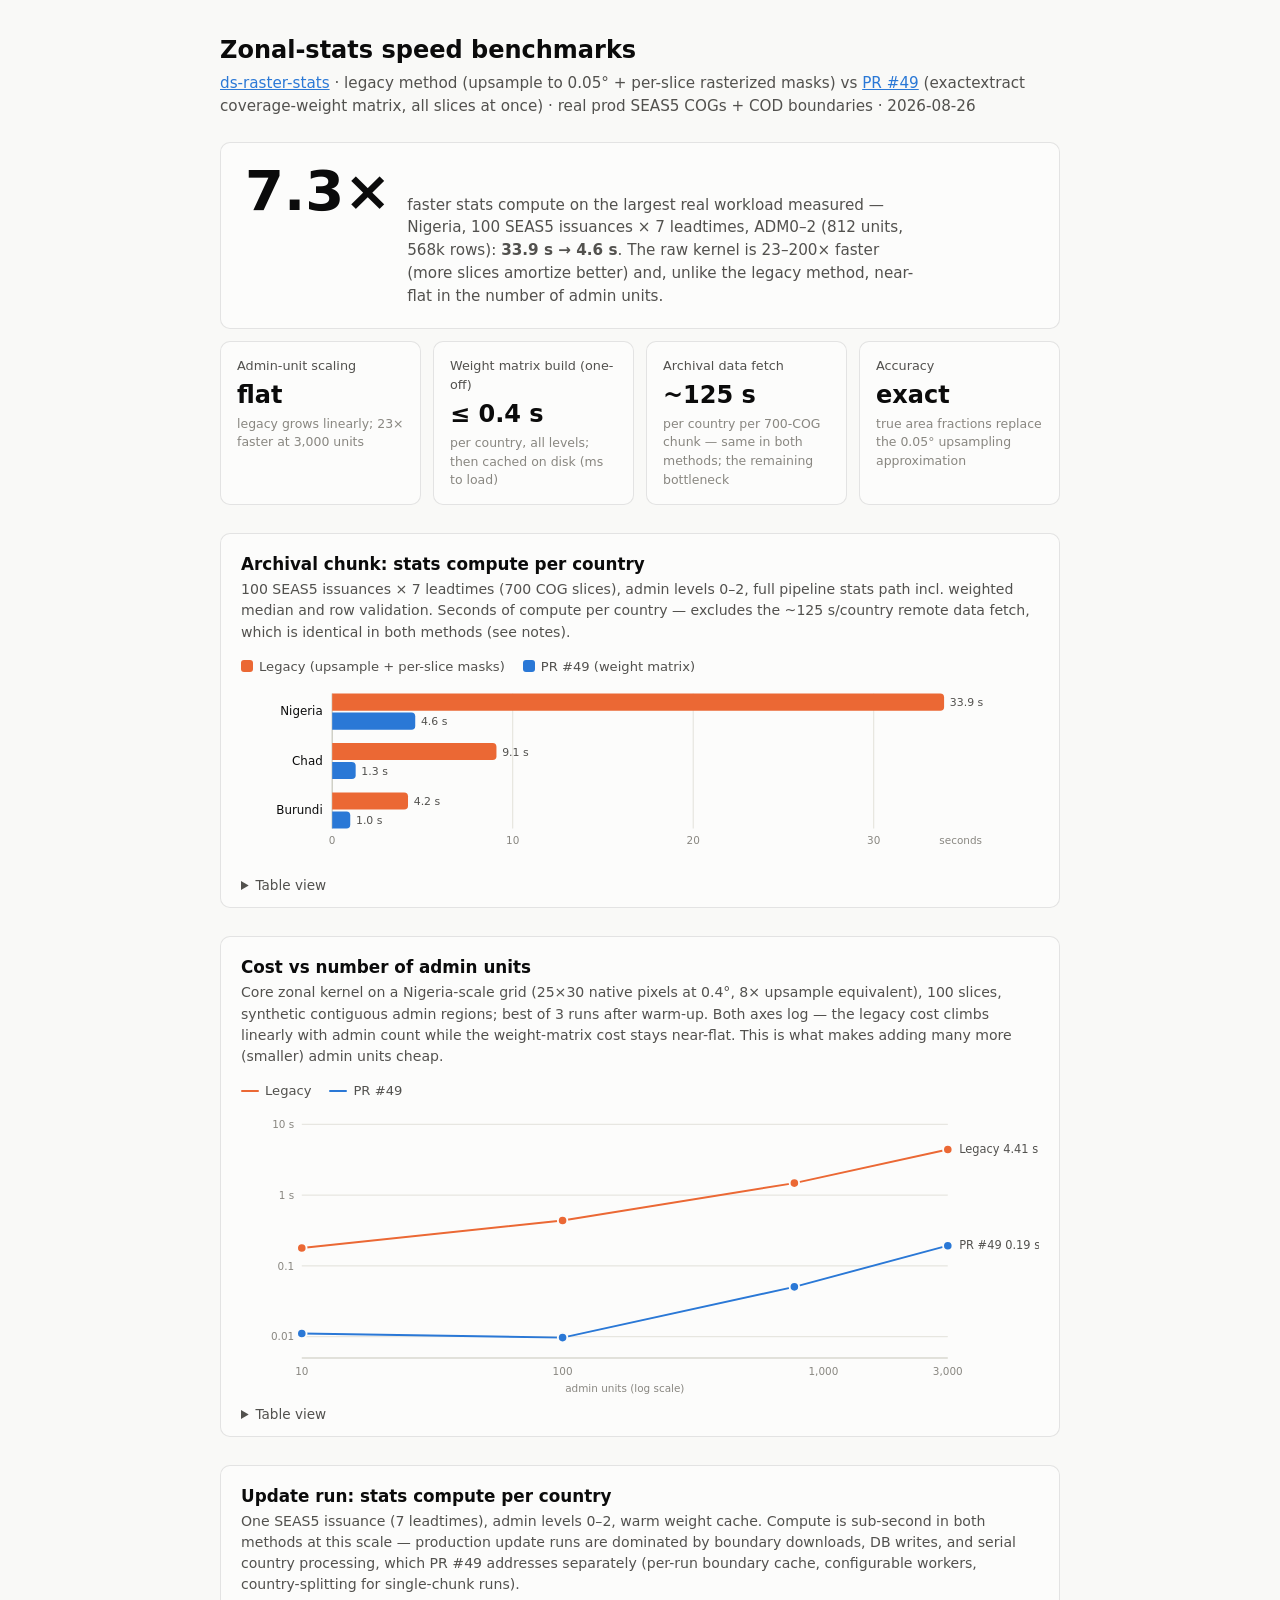
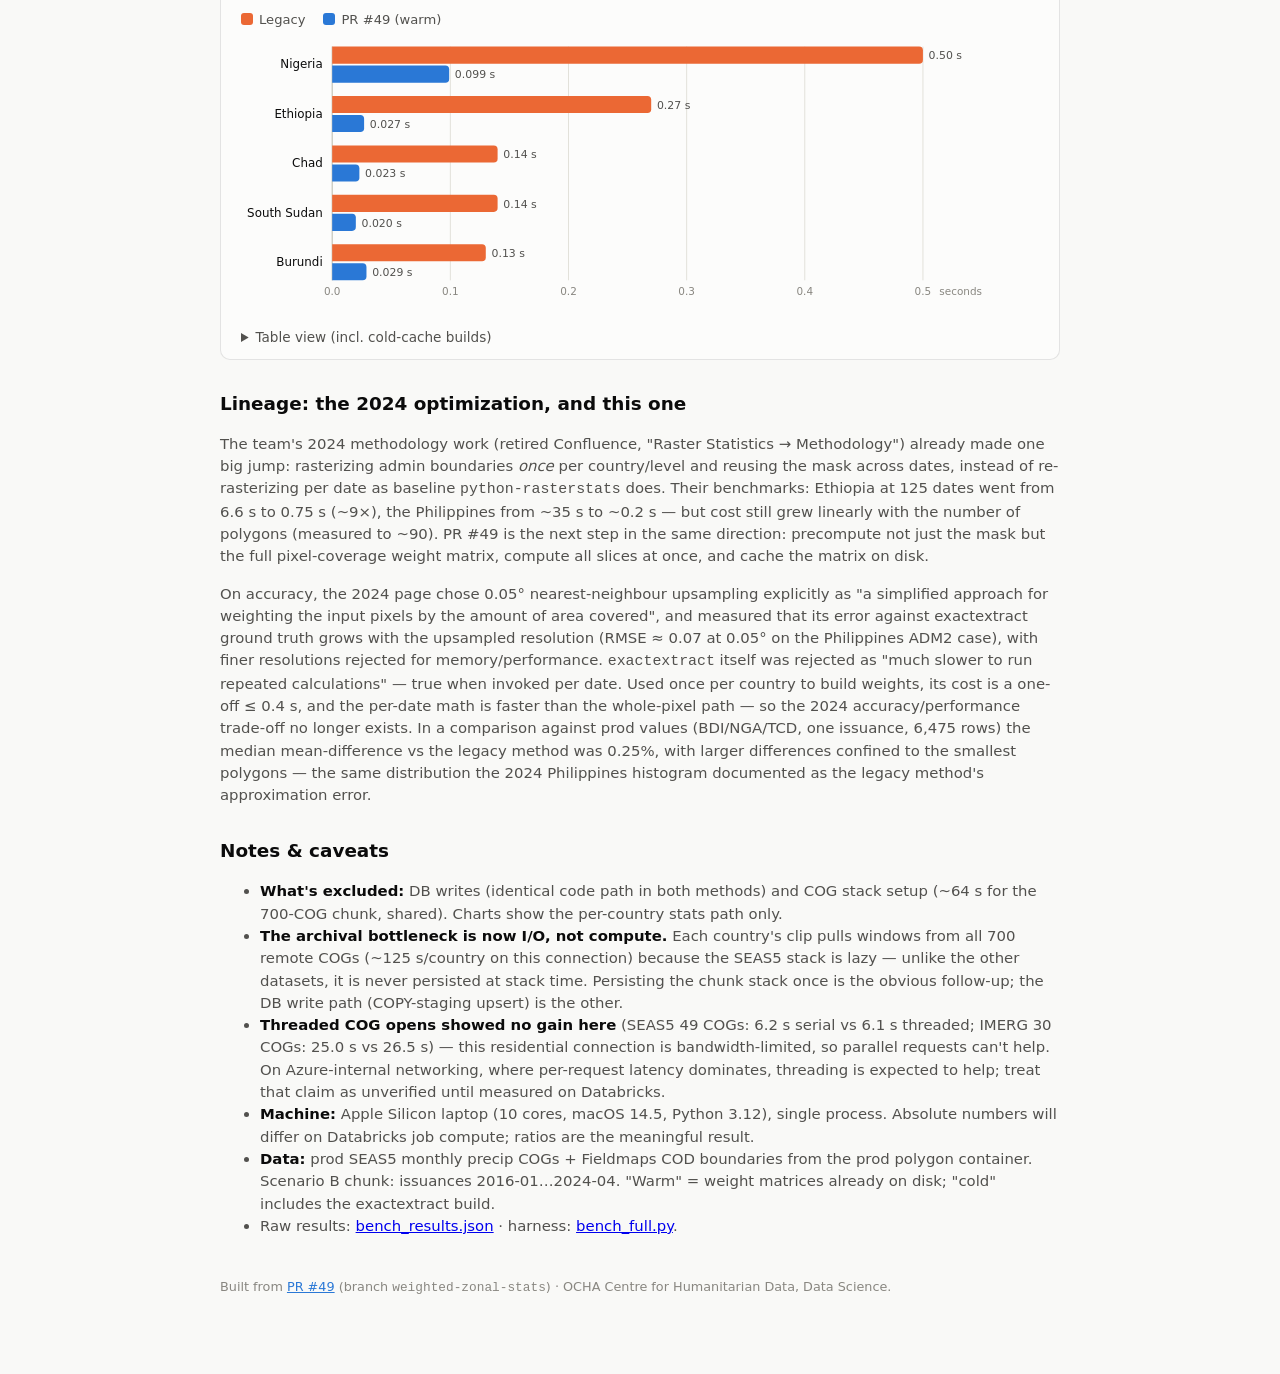
==== benchmarks/index.html @ 618367cb "Adopt landing-page convention: benchmarks under /benchmarks/, HDX v2 landing at root" ====
<!DOCTYPE html>
<html lang="en">
<head>
<meta charset="utf-8">
<meta name="viewport" content="width=device-width, initial-scale=1">
<title>ds-raster-stats · zonal-stats speed benchmarks</title>
<style>
  :root {
    color-scheme: light;
    --page: #f9f9f7;
    --surface-1: #fcfcfb;
    --text-primary: #0b0b0b;
    --text-secondary: #52514e;
    --muted: #898781;
    --grid: #e1e0d9;
    --baseline: #c3c2b7;
    --border: rgba(11,11,11,0.10);
    --series-new: #2a78d6;    /* categorical slot 1: the new method */
    --series-legacy: #eb6834; /* categorical slot 2: the legacy method */
  }
  @media (prefers-color-scheme: dark) {
    :root:where(:not([data-theme="light"])) {
      color-scheme: dark;
      --page: #0d0d0d;
      --surface-1: #1a1a19;
      --text-primary: #ffffff;
      --text-secondary: #c3c2b7;
      --muted: #898781;
      --grid: #2c2c2a;
      --baseline: #383835;
      --border: rgba(255,255,255,0.10);
      --series-new: #3987e5;
      --series-legacy: #d95926;
    }
  }
  :root[data-theme="dark"] {
    color-scheme: dark;
    --page: #0d0d0d;
    --surface-1: #1a1a19;
    --text-primary: #ffffff;
    --text-secondary: #c3c2b7;
    --muted: #898781;
    --grid: #2c2c2a;
    --baseline: #383835;
    --border: rgba(255,255,255,0.10);
    --series-new: #3987e5;
    --series-legacy: #d95926;
  }
  * { box-sizing: border-box; }
  body {
    margin: 0;
    background: var(--page);
    color: var(--text-primary);
    font-family: system-ui, -apple-system, "Segoe UI", sans-serif;
    line-height: 1.5;
  }
  .wrap { max-width: 880px; margin: 0 auto; padding: 32px 20px 80px; }
  header h1 { font-size: 1.5rem; margin: 0 0 4px; }
  header p.sub { color: var(--text-secondary); margin: 0 0 8px; font-size: .95rem; }
  header a { color: var(--series-new); }
  .hero {
    display: flex; align-items: baseline; gap: 16px; flex-wrap: wrap;
    background: var(--surface-1); border: 1px solid var(--border);
    border-radius: 10px; padding: 20px 24px; margin: 24px 0 12px;
  }
  .hero .big { font-size: 56px; font-weight: 650; line-height: 1; }
  .hero .expl { color: var(--text-secondary); max-width: 34em; font-size: .95rem; }
  .tiles { display: grid; grid-template-columns: repeat(auto-fit, minmax(190px, 1fr)); gap: 12px; margin: 12px 0 8px; }
  .tile {
    background: var(--surface-1); border: 1px solid var(--border);
    border-radius: 10px; padding: 14px 16px;
  }
  .tile .label { color: var(--text-secondary); font-size: .8rem; }
  .tile .value { font-size: 1.5rem; font-weight: 650; margin-top: 2px; }
  .tile .note { color: var(--muted); font-size: .78rem; margin-top: 2px; }
  figure {
    margin: 28px 0; background: var(--surface-1); border: 1px solid var(--border);
    border-radius: 10px; padding: 18px 20px 12px;
  }
  figure h2 { font-size: 1.05rem; margin: 0 0 2px; }
  figure p.caption { color: var(--text-secondary); font-size: .88rem; margin: 0 0 14px; }
  .legend { display: flex; gap: 18px; font-size: .82rem; color: var(--text-secondary); margin-bottom: 10px; }
  .legend .key { display: inline-flex; align-items: center; gap: 6px; }
  .legend .swatch { width: 12px; height: 12px; border-radius: 3px; }
  .legend .linekey { width: 18px; height: 2px; border-radius: 1px; }
  svg text { font-family: system-ui, -apple-system, "Segoe UI", sans-serif; }
  .chart-svg { width: 100%; height: auto; display: block; }
  details { margin-top: 8px; }
  details summary { cursor: pointer; color: var(--text-secondary); font-size: .85rem; }
  table { border-collapse: collapse; margin-top: 8px; font-size: .85rem; width: 100%; }
  th, td { text-align: right; padding: 4px 10px; border-bottom: 1px solid var(--grid); font-variant-numeric: tabular-nums; }
  th:first-child, td:first-child { text-align: left; }
  th { color: var(--text-secondary); font-weight: 600; }
  section.prose { margin: 30px 0; }
  section.prose h2 { font-size: 1.15rem; }
  section.prose p, section.prose li { color: var(--text-secondary); font-size: .93rem; }
  section.prose strong { color: var(--text-primary); }
  .tooltip {
    position: fixed; pointer-events: none; z-index: 10; display: none;
    background: var(--surface-1); color: var(--text-primary);
    border: 1px solid var(--border); border-radius: 8px;
    padding: 8px 12px; font-size: .82rem; box-shadow: 0 4px 14px rgba(0,0,0,.18);
  }
  .tooltip .t-title { color: var(--text-secondary); margin-bottom: 3px; }
  .tooltip .row { display: flex; align-items: center; gap: 7px; }
  .tooltip .row .k { width: 14px; height: 3px; border-radius: 1px; }
  .tooltip .row b { font-variant-numeric: tabular-nums; }
  .tooltip .row span { color: var(--text-secondary); }
  footer { margin-top: 40px; color: var(--muted); font-size: .8rem; }
  footer a { color: var(--series-new); }
</style>
</head>
<body>
<div class="wrap">

<header>
  <h1>Zonal-stats speed benchmarks</h1>
  <p class="sub">
    <a href="https://github.com/OCHA-DAP/ds-raster-stats">ds-raster-stats</a> ·
    legacy method (upsample to 0.05° + per-slice rasterized masks) vs
    <a href="https://github.com/OCHA-DAP/ds-raster-stats/pull/49">PR&nbsp;#49</a>
    (exactextract coverage-weight matrix, all slices at once) ·
    real prod SEAS5 COGs + COD boundaries · 2026-08-26
  </p>
</header>

<div class="hero">
  <div class="big">7.3×</div>
  <div class="expl">
    faster stats compute on the largest real workload measured — Nigeria,
    100 SEAS5 issuances × 7 leadtimes, ADM0–2 (812 units, 568k rows):
    <strong>33.9&nbsp;s&nbsp;→&nbsp;4.6&nbsp;s</strong>. The raw kernel is
    23–200× faster (more slices amortize better) and, unlike the legacy
    method, near-flat in the number of admin units.
  </div>
</div>

<div class="tiles">
  <div class="tile">
    <div class="label">Admin-unit scaling</div>
    <div class="value">flat</div>
    <div class="note">legacy grows linearly; 23× faster at 3,000 units</div>
  </div>
  <div class="tile">
    <div class="label">Weight matrix build (one-off)</div>
    <div class="value">≤ 0.4 s</div>
    <div class="note">per country, all levels; then cached on disk (ms to load)</div>
  </div>
  <div class="tile">
    <div class="label">Archival data fetch</div>
    <div class="value">~125 s</div>
    <div class="note">per country per 700-COG chunk — same in both methods; the remaining bottleneck</div>
  </div>
  <div class="tile">
    <div class="label">Accuracy</div>
    <div class="value">exact</div>
    <div class="note">true area fractions replace the 0.05° upsampling approximation</div>
  </div>
</div>

<figure id="fig-archival">
  <h2>Archival chunk: stats compute per country</h2>
  <p class="caption">
    100 SEAS5 issuances × 7 leadtimes (700 COG slices), admin levels 0–2,
    full pipeline stats path incl. weighted median and row validation.
    Seconds of compute per country — excludes the ~125&nbsp;s/country remote
    data fetch, which is identical in both methods (see notes).
  </p>
  <div class="legend">
    <span class="key"><span class="swatch" style="background:var(--series-legacy)"></span>Legacy (upsample + per-slice masks)</span>
    <span class="key"><span class="swatch" style="background:var(--series-new)"></span>PR #49 (weight matrix)</span>
  </div>
  <div id="chart-archival"></div>
  <details><summary>Table view</summary>
    <table>
      <thead><tr><th>Country</th><th>ADM2 units</th><th>Rows written</th><th>Legacy (s)</th><th>PR #49 (s)</th><th>Speedup</th></tr></thead>
      <tbody>
        <tr><td>Nigeria</td><td>774</td><td>568,400</td><td>33.9</td><td>4.6</td><td>7.3×</td></tr>
        <tr><td>Chad</td><td>70</td><td>65,800</td><td>9.1</td><td>1.3</td><td>7.0×</td></tr>
        <tr><td>Burundi</td><td>119</td><td>96,600</td><td>4.2</td><td>1.0</td><td>4.4×</td></tr>
      </tbody>
    </table>
  </details>
</figure>

<figure id="fig-scaling">
  <h2>Cost vs number of admin units</h2>
  <p class="caption">
    Core zonal kernel on a Nigeria-scale grid (25×30 native pixels at 0.4°,
    8× upsample equivalent), 100 slices, synthetic contiguous admin regions;
    best of 3 runs after warm-up. Both axes log — the legacy cost climbs linearly with admin count while the
    weight-matrix cost stays near-flat. This is what makes adding many more
    (smaller) admin units cheap.
  </p>
  <div class="legend">
    <span class="key"><span class="linekey" style="background:var(--series-legacy)"></span>Legacy</span>
    <span class="key"><span class="linekey" style="background:var(--series-new)"></span>PR #49</span>
  </div>
  <div id="chart-scaling"></div>
  <details><summary>Table view</summary>
    <table>
      <thead><tr><th>Admin units</th><th>Legacy (s / 100 slices)</th><th>PR #49 (s / 100 slices)</th><th>Speedup</th></tr></thead>
      <tbody>
        <tr><td>10</td><td>0.179</td><td>0.011</td><td>16×</td></tr>
        <tr><td>100</td><td>0.438</td><td>0.010</td><td>45×</td></tr>
        <tr><td>774</td><td>1.478</td><td>0.051</td><td>29×</td></tr>
        <tr><td>3,000</td><td>4.412</td><td>0.193</td><td>23×</td></tr>
      </tbody>
    </table>
  </details>
</figure>

<figure id="fig-update">
  <h2>Update run: stats compute per country</h2>
  <p class="caption">
    One SEAS5 issuance (7 leadtimes), admin levels 0–2, warm weight cache.
    Compute is sub-second in both methods at this scale — production update
    runs are dominated by boundary downloads, DB writes, and serial country
    processing, which PR&nbsp;#49 addresses separately (per-run boundary
    cache, configurable workers, country-splitting for single-chunk runs).
  </p>
  <div class="legend">
    <span class="key"><span class="swatch" style="background:var(--series-legacy)"></span>Legacy</span>
    <span class="key"><span class="swatch" style="background:var(--series-new)"></span>PR #49 (warm)</span>
  </div>
  <div id="chart-update"></div>
  <details><summary>Table view (incl. cold-cache builds)</summary>
    <table>
      <thead><tr><th>Country</th><th>ADM2 units</th><th>Legacy (s)</th><th>PR #49 warm (s)</th><th>PR #49 cold (s)</th></tr></thead>
      <tbody>
        <tr><td>Nigeria</td><td>774</td><td>0.50</td><td>0.10</td><td>0.37</td></tr>
        <tr><td>Ethiopia</td><td>92</td><td>0.27</td><td>0.027</td><td>0.31</td></tr>
        <tr><td>Chad</td><td>70</td><td>0.14</td><td>0.023</td><td>0.067</td></tr>
        <tr><td>South Sudan</td><td>79</td><td>0.14</td><td>0.020</td><td>0.13</td></tr>
        <tr><td>Burundi</td><td>119</td><td>0.13</td><td>0.029</td><td>0.23</td></tr>
      </tbody>
    </table>
  </details>
</figure>

<section class="prose">
  <h2>Lineage: the 2024 optimization, and this one</h2>
  <p>
    The team's 2024 methodology work (retired Confluence, "Raster Statistics
    → Methodology") already made one big jump: rasterizing admin boundaries
    <em>once</em> per country/level and reusing the mask across dates, instead
    of re-rasterizing per date as baseline <code>python-rasterstats</code>
    does. Their benchmarks: Ethiopia at 125 dates went from 6.6&nbsp;s to
    0.75&nbsp;s (~9×), the Philippines from ~35&nbsp;s to ~0.2&nbsp;s — but
    cost still grew linearly with the number of polygons (measured to ~90).
    PR&nbsp;#49 is the next step in the same direction: precompute not just
    the mask but the full pixel-coverage weight matrix, compute all slices at
    once, and cache the matrix on disk.
  </p>
  <p>
    On accuracy, the 2024 page chose 0.05° nearest-neighbour upsampling
    explicitly as "a simplified approach for weighting the input pixels by
    the amount of area covered", and measured that its error against
    exactextract ground truth grows with the upsampled resolution (RMSE
    ≈ 0.07 at 0.05° on the Philippines ADM2 case), with finer resolutions
    rejected for memory/performance. <code>exactextract</code> itself was
    rejected as "much slower to run repeated calculations" — true when
    invoked per date. Used once per country to build weights, its cost is a
    one-off ≤ 0.4&nbsp;s, and the per-date math is faster than the whole-pixel
    path — so the 2024 accuracy/performance trade-off no longer exists. In a
    comparison against prod values (BDI/NGA/TCD, one issuance, 6,475 rows)
    the median mean-difference vs the legacy method was 0.25%, with larger
    differences confined to the smallest polygons — the same distribution the
    2024 Philippines histogram documented as the legacy method's
    approximation error.
  </p>
</section>

<section class="prose">
  <h2>Notes &amp; caveats</h2>
  <ul>
    <li><strong>What's excluded:</strong> DB writes (identical code path in
      both methods) and COG stack setup (~64&nbsp;s for the 700-COG chunk,
      shared). Charts show the per-country stats path only.</li>
    <li><strong>The archival bottleneck is now I/O, not compute.</strong>
      Each country's clip pulls windows from all 700 remote COGs
      (~125&nbsp;s/country on this connection) because the SEAS5 stack is
      lazy — unlike the other datasets, it is never persisted at stack time.
      Persisting the chunk stack once is the obvious follow-up; the DB write
      path (COPY-staging upsert) is the other.</li>
    <li><strong>Threaded COG opens showed no gain here</strong> (SEAS5
      49 COGs: 6.2&nbsp;s serial vs 6.1&nbsp;s threaded; IMERG 30 COGs:
      25.0&nbsp;s vs 26.5&nbsp;s) — this residential connection is
      bandwidth-limited, so parallel requests can't help. On Azure-internal
      networking, where per-request latency dominates, threading is expected
      to help; treat that claim as unverified until measured on Databricks.</li>
    <li><strong>Machine:</strong> Apple Silicon laptop (10 cores,
      macOS&nbsp;14.5, Python&nbsp;3.12), single process. Absolute numbers will
      differ on Databricks job compute; ratios are the meaningful result.</li>
    <li><strong>Data:</strong> prod SEAS5 monthly precip COGs + Fieldmaps COD
      boundaries from the prod polygon container. Scenario B chunk:
      issuances 2016-01…2024-04. "Warm" = weight matrices already on disk;
      "cold" includes the exactextract build.</li>
    <li>Raw results: <a href="bench_results.json">bench_results.json</a> ·
      harness: <a href="bench_full.py">bench_full.py</a>.</li>
  </ul>
</section>

<footer>
  Built from <a href="https://github.com/OCHA-DAP/ds-raster-stats/pull/49">PR #49</a>
  (branch <code>weighted-zonal-stats</code>) · OCHA Centre for Humanitarian Data, Data Science.
</footer>

</div>

<div class="tooltip" id="tooltip"></div>

<script>
(function () {
  "use strict";
  var css = getComputedStyle(document.documentElement);
  function color(name) { return css.getPropertyValue(name).trim(); }
  var NS = "http://www.w3.org/2000/svg";
  function el(tag, attrs, parent) {
    var e = document.createElementNS(NS, tag);
    for (var k in attrs) e.setAttribute(k, attrs[k]);
    if (parent) parent.appendChild(e);
    return e;
  }
  var tooltip = document.getElementById("tooltip");
  function showTip(evt, title, rows) {
    tooltip.textContent = "";
    var t = document.createElement("div");
    t.className = "t-title";
    t.textContent = title;
    tooltip.appendChild(t);
    rows.forEach(function (r) {
      var d = document.createElement("div");
      d.className = "row";
      var k = document.createElement("span");
      k.className = "k";
      k.style.background = r.color;
      var b = document.createElement("b");
      b.textContent = r.value;
      var s = document.createElement("span");
      s.textContent = r.label;
      d.appendChild(k); d.appendChild(b); d.appendChild(s);
      tooltip.appendChild(d);
    });
    tooltip.style.display = "block";
    moveTip(evt);
  }
  function moveTip(evt) {
    var x = evt.clientX + 14, y = evt.clientY + 14;
    var r = tooltip.getBoundingClientRect();
    if (x + r.width > window.innerWidth - 8) x = evt.clientX - r.width - 14;
    if (y + r.height > window.innerHeight - 8) y = evt.clientY - r.height - 14;
    tooltip.style.left = x + "px";
    tooltip.style.top = y + "px";
  }
  function hideTip() { tooltip.style.display = "none"; }

  // rounded data-end (right), square at the baseline (left)
  function barPath(x, y, w, h, r) {
    if (w < r) r = Math.max(w, 0.5);
    return "M" + x + "," + y +
      " L" + (x + w - r) + "," + y +
      " Q" + (x + w) + "," + y + " " + (x + w) + "," + (y + r) +
      " L" + (x + w) + "," + (y + h - r) +
      " Q" + (x + w) + "," + (y + h) + " " + (x + w - r) + "," + (y + h) +
      " L" + x + "," + (y + h) + " Z";
  }

  function groupedHBar(containerId, rows, opts) {
    var container = document.getElementById(containerId);
    var W = 840, labelW = 96, padR = 60, padT = 8;
    var barH = 18, gap = 2, groupGap = 14;
    var groupH = barH * 2 + gap;
    var axisH = 26;
    var H = padT + rows.length * (groupH + groupGap) + axisH;
    var plotW = W - labelW - padR;
    var maxV = opts.max;
    var svg = el("svg", { viewBox: "0 0 " + W + " " + H, "class": "chart-svg",
      role: "img", "aria-label": opts.aria }, container);
    var x = function (v) { return labelW + (v / maxV) * plotW; };
    var yAxis = padT + rows.length * (groupH + groupGap) - groupGap + 8;

    opts.ticks.forEach(function (t) {
      el("line", { x1: x(t), y1: padT, x2: x(t), y2: yAxis - 8,
        stroke: color("--grid"), "stroke-width": 1 }, svg);
      var lbl = el("text", { x: x(t), y: yAxis + 8, "text-anchor": "middle",
        "font-size": 11, fill: color("--muted") }, svg);
      lbl.textContent = opts.tickFmt(t);
    });
    el("line", { x1: labelW, y1: padT, x2: labelW, y2: yAxis - 8,
      stroke: color("--baseline"), "stroke-width": 1 }, svg);
    var unit = el("text", { x: W - padR, y: yAxis + 8, "text-anchor": "end",
      "font-size": 11, fill: color("--muted") }, svg);
    unit.textContent = opts.unit;

    rows.forEach(function (row, i) {
      var y0 = padT + i * (groupH + groupGap);
      var lbl = el("text", { x: labelW - 10, y: y0 + groupH / 2 + 4,
        "text-anchor": "end", "font-size": 12.5, fill: color("--text-primary") }, svg);
      lbl.textContent = row.label;
      [["legacy", color("--series-legacy"), 0], ["nw", color("--series-new"), 1]]
        .forEach(function (s) {
          var v = row[s[0]];
          var w = Math.max((v / maxV) * plotW, 1.5);
          el("path", { d: barPath(labelW, y0 + s[2] * (barH + gap), w, barH, 4),
            fill: s[1] }, svg);
          var vl = el("text", { x: labelW + w + 6,
            y: y0 + s[2] * (barH + gap) + barH - 4.5, "font-size": 11.5,
            fill: color("--text-secondary") }, svg);
          vl.textContent = opts.valFmt(v);
        });
      var hit = el("rect", { x: 0, y: y0 - groupGap / 2, width: W,
        height: groupH + groupGap, fill: "transparent", tabindex: 0 }, svg);
      function over(evt) {
        showTip(evt, row.label + " — " + opts.tipUnit, [
          { color: color("--series-new"), value: opts.valFmt(row.nw), label: "PR #49" },
          { color: color("--series-legacy"), value: opts.valFmt(row.legacy), label: "legacy" },
          { color: "transparent", value: (row.legacy / row.nw).toFixed(1) + "×", label: "speedup" }
        ]);
      }
      hit.addEventListener("pointermove", over);
      hit.addEventListener("pointerleave", hideTip);
      hit.addEventListener("focus", function () {
        var r = hit.getBoundingClientRect();
        over({ clientX: r.left + labelW + 120, clientY: r.top + 10 });
      });
      hit.addEventListener("blur", hideTip);
    });
  }

  groupedHBar("chart-archival", [
    { label: "Nigeria", legacy: 33.9, nw: 4.6 },
    { label: "Chad", legacy: 9.1, nw: 1.3 },
    { label: "Burundi", legacy: 4.2, nw: 1.0 }
  ], {
    max: 36, ticks: [0, 10, 20, 30], unit: "seconds",
    tickFmt: function (t) { return String(t); },
    valFmt: function (v) { return v.toFixed(1) + " s"; },
    tipUnit: "700 slices, ADM0–2",
    aria: "Grouped bar chart: archival-chunk stats seconds per country, legacy vs PR 49"
  });

  groupedHBar("chart-update", [
    { label: "Nigeria", legacy: 0.50, nw: 0.099 },
    { label: "Ethiopia", legacy: 0.27, nw: 0.027 },
    { label: "Chad", legacy: 0.14, nw: 0.023 },
    { label: "South Sudan", legacy: 0.14, nw: 0.020 },
    { label: "Burundi", legacy: 0.13, nw: 0.029 }
  ], {
    max: 0.55, ticks: [0, 0.1, 0.2, 0.3, 0.4, 0.5], unit: "seconds",
    tickFmt: function (t) { return t.toFixed(1); },
    valFmt: function (v) { return v < 0.1 ? v.toFixed(3) + " s" : v.toFixed(2) + " s"; },
    tipUnit: "1 issuance, ADM0–2, warm cache",
    aria: "Grouped bar chart: update-run stats seconds per country, legacy vs PR 49"
  });

  // log-log line chart for admin scaling
  (function () {
    var container = document.getElementById("chart-scaling");
    var W = 840, H = 300, padL = 64, padR = 96, padT = 14, padB = 40;
    var plotW = W - padL - padR, plotH = H - padT - padB;
    var data = [
      { n: 10, legacy: 0.179, nw: 0.0111 },
      { n: 100, legacy: 0.438, nw: 0.0097 },
      { n: 774, legacy: 1.478, nw: 0.0506 },
      { n: 3000, legacy: 4.412, nw: 0.1929 }
    ];
    var xMin = Math.log10(10), xMax = Math.log10(3000);
    var yMin = Math.log10(0.005), yMax = Math.log10(10);
    var x = function (n) { return padL + (Math.log10(n) - xMin) / (xMax - xMin) * plotW; };
    var y = function (v) { return padT + plotH - (Math.log10(v) - yMin) / (yMax - yMin) * plotH; };
    var svg = el("svg", { viewBox: "0 0 " + W + " " + H, "class": "chart-svg",
      role: "img",
      "aria-label": "Line chart, log-log: kernel seconds per 100 slices vs number of admin units, legacy vs PR 49" },
      container);

    [0.01, 0.1, 1, 10].forEach(function (t) {
      el("line", { x1: padL, y1: y(t), x2: W - padR, y2: y(t),
        stroke: color("--grid"), "stroke-width": 1 }, svg);
      var lbl = el("text", { x: padL - 8, y: y(t) + 4, "text-anchor": "end",
        "font-size": 11, fill: color("--muted") }, svg);
      lbl.textContent = t >= 1 ? t + " s" : t + "";
    });
    [10, 100, 1000, 3000].forEach(function (t) {
      var lbl = el("text", { x: x(t), y: H - padB + 18, "text-anchor": "middle",
        "font-size": 11, fill: color("--muted") }, svg);
      lbl.textContent = t.toLocaleString("en-US");
    });
    var xl = el("text", { x: padL + plotW / 2, y: H - 4, "text-anchor": "middle",
      "font-size": 11, fill: color("--muted") }, svg);
    xl.textContent = "admin units (log scale)";
    el("line", { x1: padL, y1: padT + plotH, x2: W - padR, y2: padT + plotH,
      stroke: color("--baseline"), "stroke-width": 1 }, svg);

    [["legacy", color("--series-legacy"), "Legacy"],
     ["nw", color("--series-new"), "PR #49"]].forEach(function (s) {
      var pts = data.map(function (d) { return x(d.n) + "," + y(d[s[0] === "nw" ? "nw" : "legacy"]); });
      el("polyline", { points: pts.join(" "), fill: "none", stroke: s[1],
        "stroke-width": 2, "stroke-linejoin": "round", "stroke-linecap": "round" }, svg);
      data.forEach(function (d) {
        el("circle", { cx: x(d.n), cy: y(d[s[0] === "nw" ? "nw" : "legacy"]), r: 5,
          fill: s[1], stroke: color("--surface-1"), "stroke-width": 2 }, svg);
      });
      var last = data[data.length - 1];
      var endY = y(last[s[0] === "nw" ? "nw" : "legacy"]);
      var endLbl = el("text", { x: x(last.n) + 12, y: endY + 4, "font-size": 12,
        fill: color("--text-secondary") }, svg);
      endLbl.textContent = s[2] + " " + last[s[0] === "nw" ? "nw" : "legacy"].toFixed(2) + " s";
    });

    data.forEach(function (d) {
      var hit = el("rect", { x: x(d.n) - 26, y: padT, width: 52, height: plotH,
        fill: "transparent", tabindex: 0 }, svg);
      function over(evt) {
        showTip(evt, d.n.toLocaleString("en-US") + " admin units — s per 100 slices", [
          { color: color("--series-new"), value: d.nw.toFixed(3) + " s", label: "PR #49" },
          { color: color("--series-legacy"), value: d.legacy.toFixed(3) + " s", label: "legacy" },
          { color: "transparent", value: (d.legacy / d.nw).toFixed(0) + "×", label: "speedup" }
        ]);
      }
      hit.addEventListener("pointermove", over);
      hit.addEventListener("pointerleave", hideTip);
      hit.addEventListener("focus", function () {
        var r = hit.getBoundingClientRect();
        over({ clientX: r.left + 26, clientY: r.top + 40 });
      });
      hit.addEventListener("blur", hideTip);
    });
  })();
})();
</script>
</body>
</html>
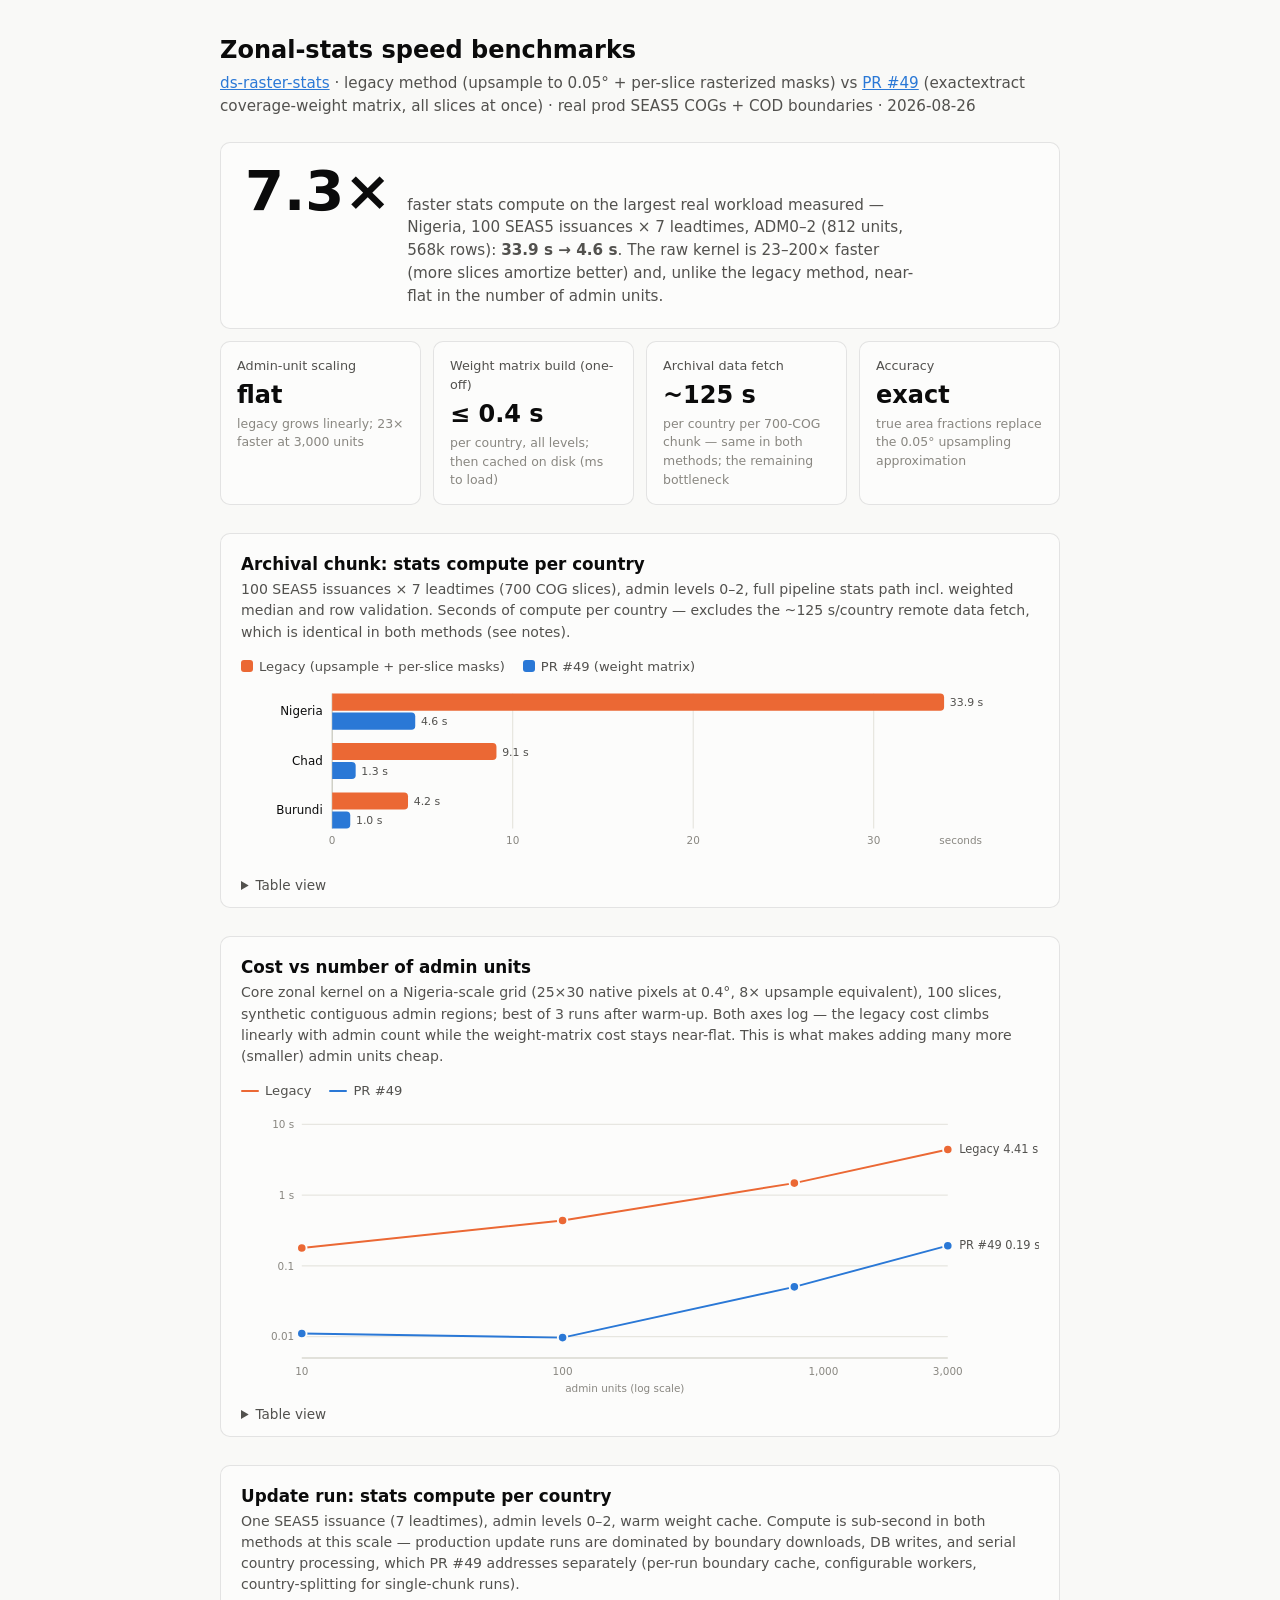
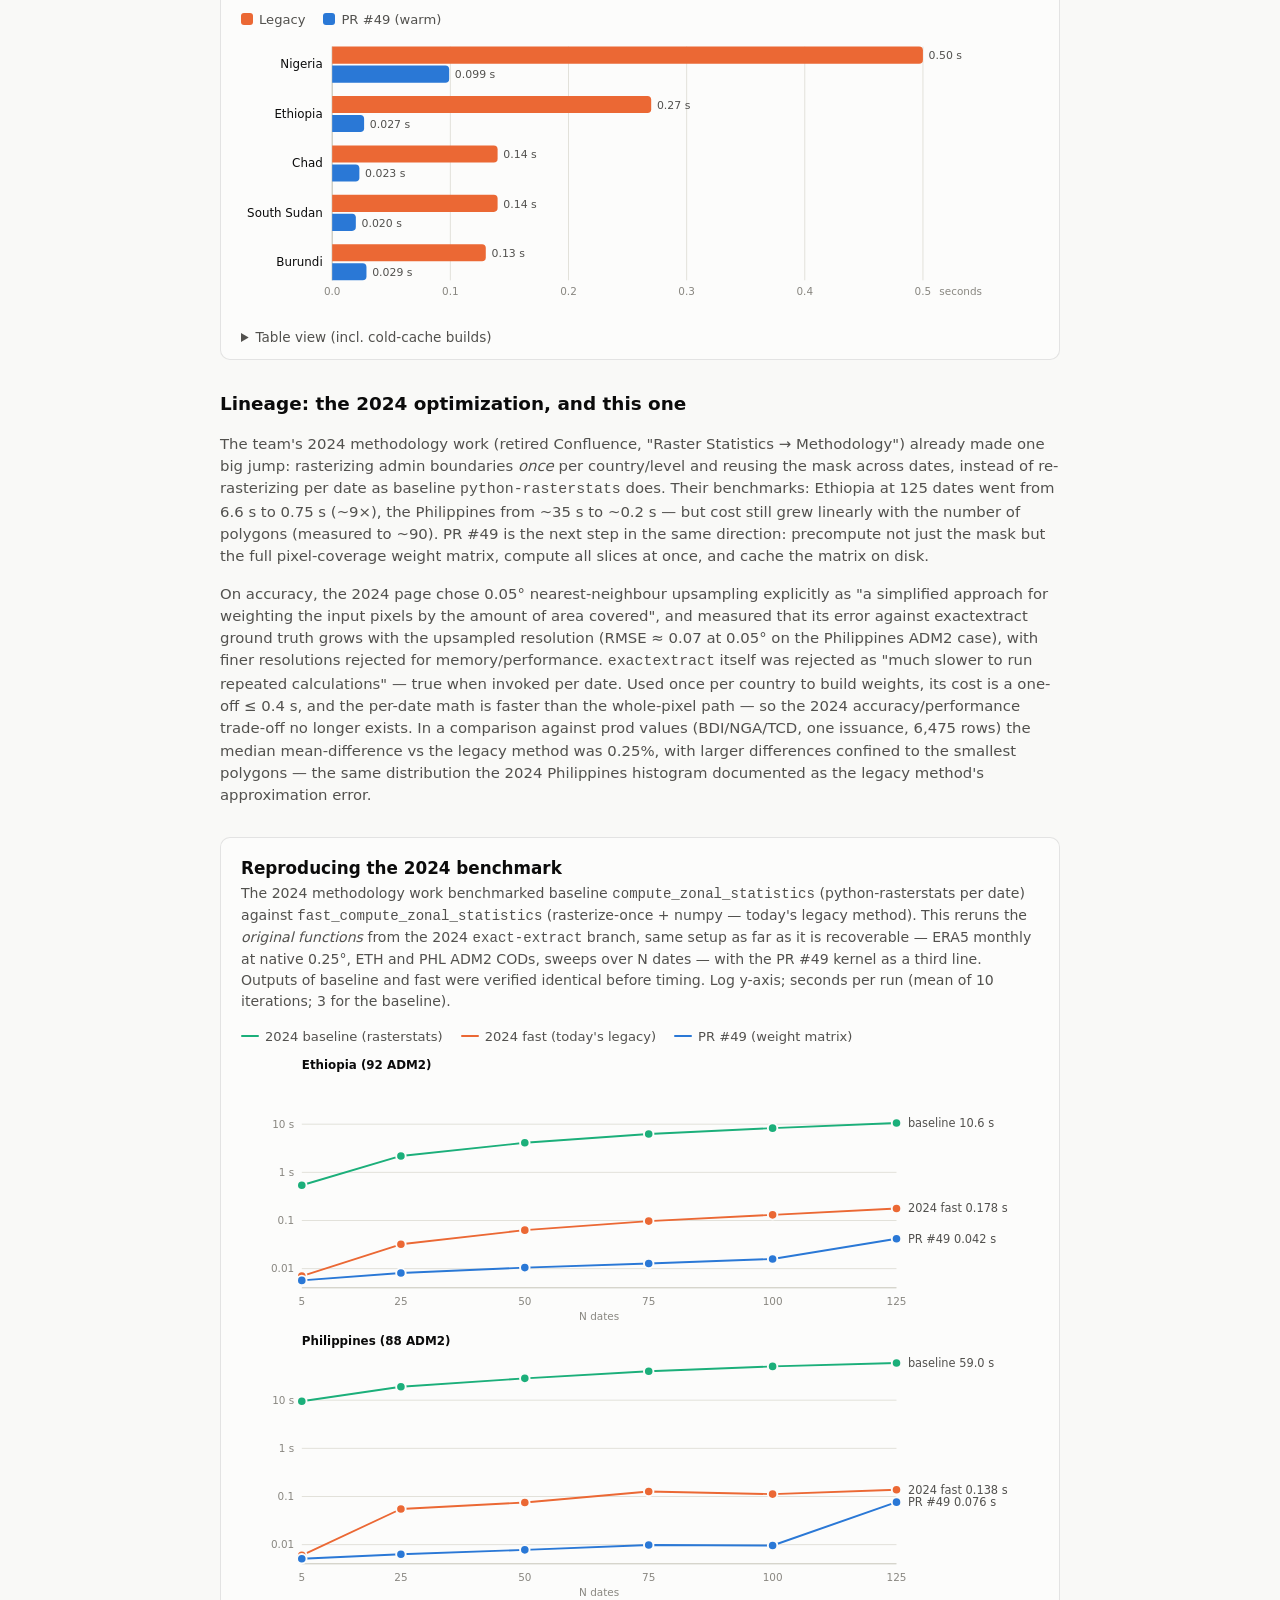
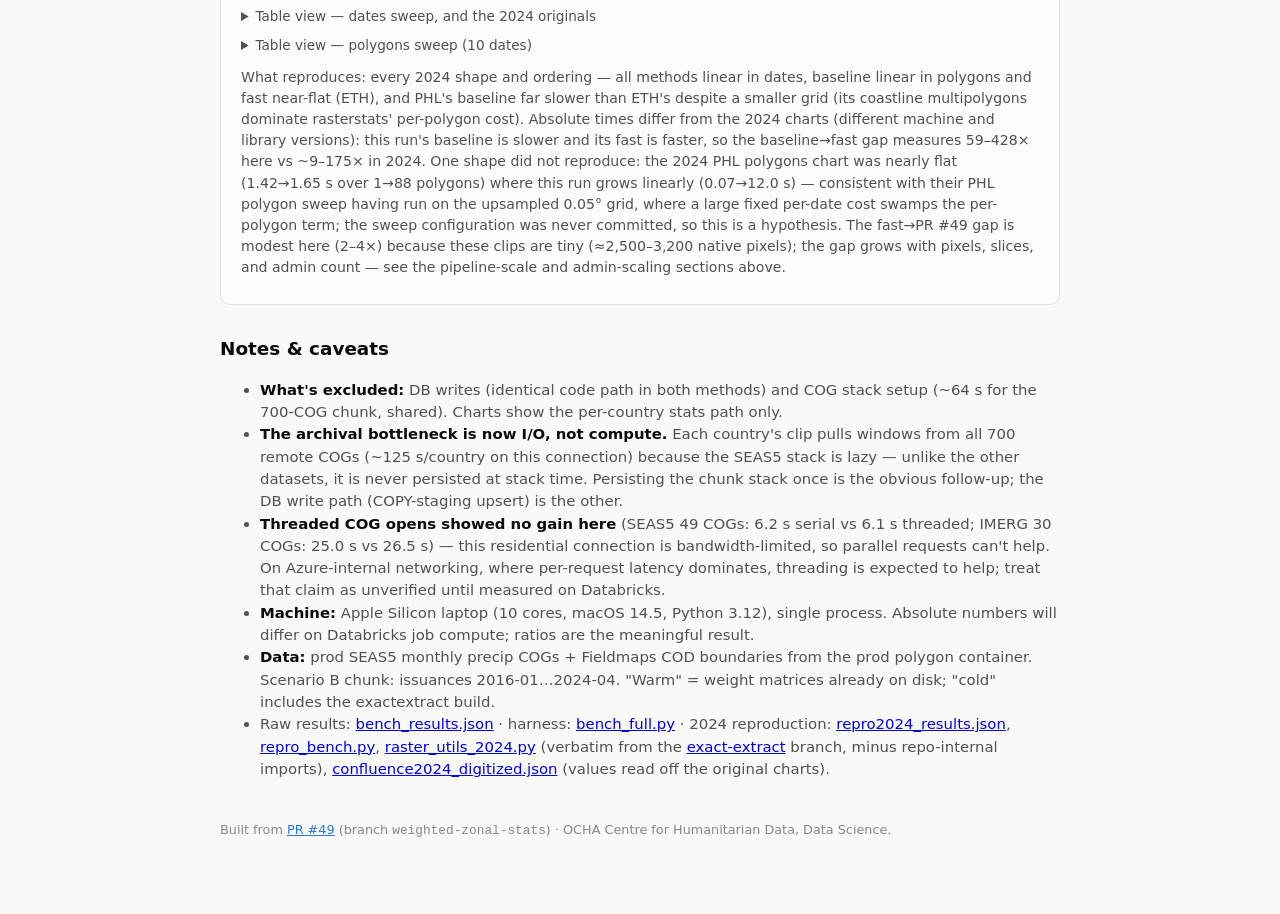
==== commit 8d52bf33: "Add reproduction of the 2024 Confluence benchmarks" ====
--- a/benchmarks/index.html
+++ b/benchmarks/index.html
@@ -17,6 +17,7 @@
     --border: rgba(11,11,11,0.10);
     --series-new: #2a78d6;    /* categorical slot 1: the new method */
     --series-legacy: #eb6834; /* categorical slot 2: the legacy method */
+    --series-base: #1baf7a;   /* categorical slot 3: 2024 rasterstats baseline */
   }
   @media (prefers-color-scheme: dark) {
     :root:where(:not([data-theme="light"])) {
@@ -31,6 +32,7 @@
       --border: rgba(255,255,255,0.10);
       --series-new: #3987e5;
       --series-legacy: #d95926;
+      --series-base: #199e70;
     }
   }
   :root[data-theme="dark"] {
@@ -45,6 +47,7 @@
     --border: rgba(255,255,255,0.10);
     --series-new: #3987e5;
     --series-legacy: #d95926;
+    --series-base: #199e70;
   }
   * { box-sizing: border-box; }
   body {
@@ -271,6 +274,70 @@
   </p>
 </section>
 
+<figure id="fig-repro">
+  <h2>Reproducing the 2024 benchmark</h2>
+  <p class="caption">
+    The 2024 methodology work benchmarked baseline
+    <code>compute_zonal_statistics</code> (python-rasterstats per date) against
+    <code>fast_compute_zonal_statistics</code> (rasterize-once + numpy — today's
+    legacy method). This reruns the <em>original functions</em> from the
+    2024 <code>exact-extract</code> branch, same setup as far as it is
+    recoverable — ERA5 monthly at native 0.25°, ETH and PHL ADM2 CODs,
+    sweeps over N dates — with the PR&nbsp;#49 kernel as a third line.
+    Outputs of baseline and fast were verified identical before timing.
+    Log y-axis; seconds per run (mean of 10 iterations; 3 for the baseline).
+  </p>
+  <div class="legend">
+    <span class="key"><span class="linekey" style="background:var(--series-base)"></span>2024 baseline (rasterstats)</span>
+    <span class="key"><span class="linekey" style="background:var(--series-legacy)"></span>2024 fast (today's legacy)</span>
+    <span class="key"><span class="linekey" style="background:var(--series-new)"></span>PR #49 (weight matrix)</span>
+  </div>
+  <div id="chart-repro-eth"></div>
+  <div id="chart-repro-phl" style="margin-top:10px"></div>
+  <details><summary>Table view — dates sweep, and the 2024 originals</summary>
+    <table>
+      <thead><tr><th>Country · N dates</th><th>Baseline (s)</th><th>Fast (s)</th><th>PR #49 (s)</th><th>2024 chart: baseline / fast (s)</th></tr></thead>
+      <tbody>
+        <tr><td>ETH · 5</td><td>0.54</td><td>0.007</td><td>0.006</td><td>~0.5 / ~0.05</td></tr>
+        <tr><td>ETH · 125</td><td>10.56</td><td>0.178</td><td>0.042</td><td>~6.6 / ~0.75</td></tr>
+        <tr><td>PHL · 5</td><td>9.53</td><td>0.006</td><td>0.005</td><td>~1.4 / ~0.02</td></tr>
+        <tr><td>PHL · 125</td><td>59.04</td><td>0.138</td><td>0.076</td><td>~35.3 / ~0.2</td></tr>
+      </tbody>
+    </table>
+  </details>
+  <details><summary>Table view — polygons sweep (10 dates)</summary>
+    <table>
+      <thead><tr><th>Country · N polygons</th><th>Baseline (s)</th><th>Fast (s)</th><th>PR #49 (s)</th></tr></thead>
+      <tbody>
+        <tr><td>ETH · 1</td><td>0.045</td><td>0.013</td><td>0.0002</td></tr>
+        <tr><td>ETH · 25</td><td>0.316</td><td>0.008</td><td>0.0017</td></tr>
+        <tr><td>ETH · 92</td><td>0.931</td><td>0.013</td><td>0.0061</td></tr>
+        <tr><td>PHL · 1</td><td>0.069</td><td>0.008</td><td>0.0002</td></tr>
+        <tr><td>PHL · 25</td><td>5.495</td><td>0.008</td><td>0.0016</td></tr>
+        <tr><td>PHL · 88</td><td>11.971</td><td>0.015</td><td>0.0054</td></tr>
+      </tbody>
+    </table>
+  </details>
+  <p class="caption" style="margin-top:12px">
+    What reproduces: every 2024 shape and ordering — all methods linear in
+    dates, baseline linear in polygons and fast near-flat (ETH), and PHL's
+    baseline far slower than ETH's despite a smaller grid (its coastline
+    multipolygons dominate rasterstats' per-polygon cost). Absolute times
+    differ from the 2024 charts (different machine and library versions):
+    this run's baseline is slower and its fast is faster, so the
+    baseline→fast gap measures 59–428× here vs ~9–175× in 2024. One shape
+    did not reproduce: the 2024 PHL polygons chart was nearly flat
+    (1.42→1.65&nbsp;s over 1→88 polygons) where this run grows linearly
+    (0.07→12.0&nbsp;s) — consistent with their PHL polygon sweep having run
+    on the upsampled 0.05° grid, where a large fixed per-date cost swamps
+    the per-polygon term; the sweep configuration was never committed, so
+    this is a hypothesis. The fast→PR&nbsp;#49 gap is modest here (2–4×)
+    because these clips are tiny (≈2,500–3,200 native pixels); the gap grows
+    with pixels, slices, and admin count — see the pipeline-scale and
+    admin-scaling sections above.
+  </p>
+</figure>
+
 <section class="prose">
   <h2>Notes &amp; caveats</h2>
   <ul>
@@ -297,7 +364,14 @@
       issuances 2016-01…2024-04. "Warm" = weight matrices already on disk;
       "cold" includes the exactextract build.</li>
     <li>Raw results: <a href="bench_results.json">bench_results.json</a> ·
-      harness: <a href="bench_full.py">bench_full.py</a>.</li>
+      harness: <a href="bench_full.py">bench_full.py</a> · 2024 reproduction:
+      <a href="repro2024_results.json">repro2024_results.json</a>,
+      <a href="repro_bench.py">repro_bench.py</a>,
+      <a href="raster_utils_2024.py">raster_utils_2024.py</a> (verbatim from the
+      <a href="https://github.com/OCHA-DAP/ds-raster-stats/tree/exact-extract">exact-extract</a>
+      branch, minus repo-internal imports),
+      <a href="confluence2024_digitized.json">confluence2024_digitized.json</a>
+      (values read off the original charts).</li>
   </ul>
 </section>
 
@@ -527,6 +601,99 @@
       hit.addEventListener("blur", hideTip);
     });
   })();
+
+  // 2024 reproduction: linear-x (N dates), log-y (seconds), three series
+  function reproChart(containerId, title, data, yMinLog, yMaxLog, yTicks) {
+    var container = document.getElementById(containerId);
+    var W = 840, H = 280, padL = 64, padR = 150, padT = 26, padB = 36;
+    var plotW = W - padL - padR, plotH = H - padT - padB;
+    var x = function (n) { return padL + (n - 5) / (125 - 5) * plotW; };
+    var y = function (v) {
+      return padT + plotH -
+        (Math.log10(v) - yMinLog) / (yMaxLog - yMinLog) * plotH;
+    };
+    var svg = el("svg", { viewBox: "0 0 " + W + " " + H, "class": "chart-svg",
+      role: "img", "aria-label": title + " — seconds vs N dates, log y, three methods" },
+      container);
+    var t = el("text", { x: padL, y: 14, "font-size": 12.5, "font-weight": 600,
+      fill: color("--text-primary") }, svg);
+    t.textContent = title;
+
+    yTicks.forEach(function (tk) {
+      el("line", { x1: padL, y1: y(tk), x2: W - padR, y2: y(tk),
+        stroke: color("--grid"), "stroke-width": 1 }, svg);
+      var lbl = el("text", { x: padL - 8, y: y(tk) + 4, "text-anchor": "end",
+        "font-size": 11, fill: color("--muted") }, svg);
+      lbl.textContent = tk >= 1 ? tk + " s" : tk + "";
+    });
+    [5, 25, 50, 75, 100, 125].forEach(function (n) {
+      var lbl = el("text", { x: x(n), y: H - padB + 18, "text-anchor": "middle",
+        "font-size": 11, fill: color("--muted") }, svg);
+      lbl.textContent = n;
+    });
+    var xl = el("text", { x: padL + plotW / 2, y: H - 2, "text-anchor": "middle",
+      "font-size": 11, fill: color("--muted") }, svg);
+    xl.textContent = "N dates";
+    el("line", { x1: padL, y1: padT + plotH, x2: W - padR, y2: padT + plotH,
+      stroke: color("--baseline"), "stroke-width": 1 }, svg);
+
+    var series = [
+      ["baseline", color("--series-base"), "baseline"],
+      ["fast", color("--series-legacy"), "2024 fast"],
+      ["nw", color("--series-new"), "PR #49"]
+    ];
+    series.forEach(function (s) {
+      var pts = data.n.map(function (n, i) {
+        return x(n) + "," + y(data[s[0]][i]);
+      });
+      el("polyline", { points: pts.join(" "), fill: "none", stroke: s[1],
+        "stroke-width": 2, "stroke-linejoin": "round",
+        "stroke-linecap": "round" }, svg);
+      data.n.forEach(function (n, i) {
+        el("circle", { cx: x(n), cy: y(data[s[0]][i]), r: 5, fill: s[1],
+          stroke: color("--surface-1"), "stroke-width": 2 }, svg);
+      });
+      var lastV = data[s[0]][data.n.length - 1];
+      var endLbl = el("text", { x: x(125) + 12, y: y(lastV) + 4,
+        "font-size": 12, fill: color("--text-secondary") }, svg);
+      endLbl.textContent = s[2] + " " +
+        (lastV >= 1 ? lastV.toFixed(1) : lastV.toFixed(3)) + " s";
+    });
+
+    data.n.forEach(function (n, i) {
+      var hit = el("rect", { x: x(n) - 30, y: padT, width: 60, height: plotH,
+        fill: "transparent", tabindex: 0 }, svg);
+      function fmt(v) { return (v >= 1 ? v.toFixed(2) : v.toFixed(3)) + " s"; }
+      function over(evt) {
+        showTip(evt, title + " — " + n + " dates", [
+          { color: color("--series-new"), value: fmt(data.nw[i]), label: "PR #49" },
+          { color: color("--series-legacy"), value: fmt(data.fast[i]), label: "2024 fast" },
+          { color: color("--series-base"), value: fmt(data.baseline[i]), label: "baseline" }
+        ]);
+      }
+      hit.addEventListener("pointermove", over);
+      hit.addEventListener("pointerleave", hideTip);
+      hit.addEventListener("focus", function () {
+        var r = hit.getBoundingClientRect();
+        over({ clientX: r.left + 30, clientY: r.top + 40 });
+      });
+      hit.addEventListener("blur", hideTip);
+    });
+  }
+
+  reproChart("chart-repro-eth", "Ethiopia (92 ADM2)", {
+    n: [5, 25, 50, 75, 100, 125],
+    baseline: [0.539, 2.191, 4.106, 6.266, 8.281, 10.558],
+    fast: [0.007, 0.032, 0.063, 0.097, 0.131, 0.178],
+    nw: [0.0057, 0.0081, 0.0105, 0.0128, 0.0159, 0.0418]
+  }, Math.log10(0.004), Math.log10(80), [0.01, 0.1, 1, 10]);
+
+  reproChart("chart-repro-phl", "Philippines (88 ADM2)", {
+    n: [5, 25, 50, 75, 100, 125],
+    baseline: [9.529, 19.005, 28.418, 39.761, 50.278, 59.038],
+    fast: [0.006, 0.055, 0.075, 0.127, 0.112, 0.138],
+    nw: [0.0051, 0.0063, 0.0078, 0.0098, 0.0096, 0.0762]
+  }, Math.log10(0.004), Math.log10(80), [0.01, 0.1, 1, 10]);
 })();
 </script>
 </body>
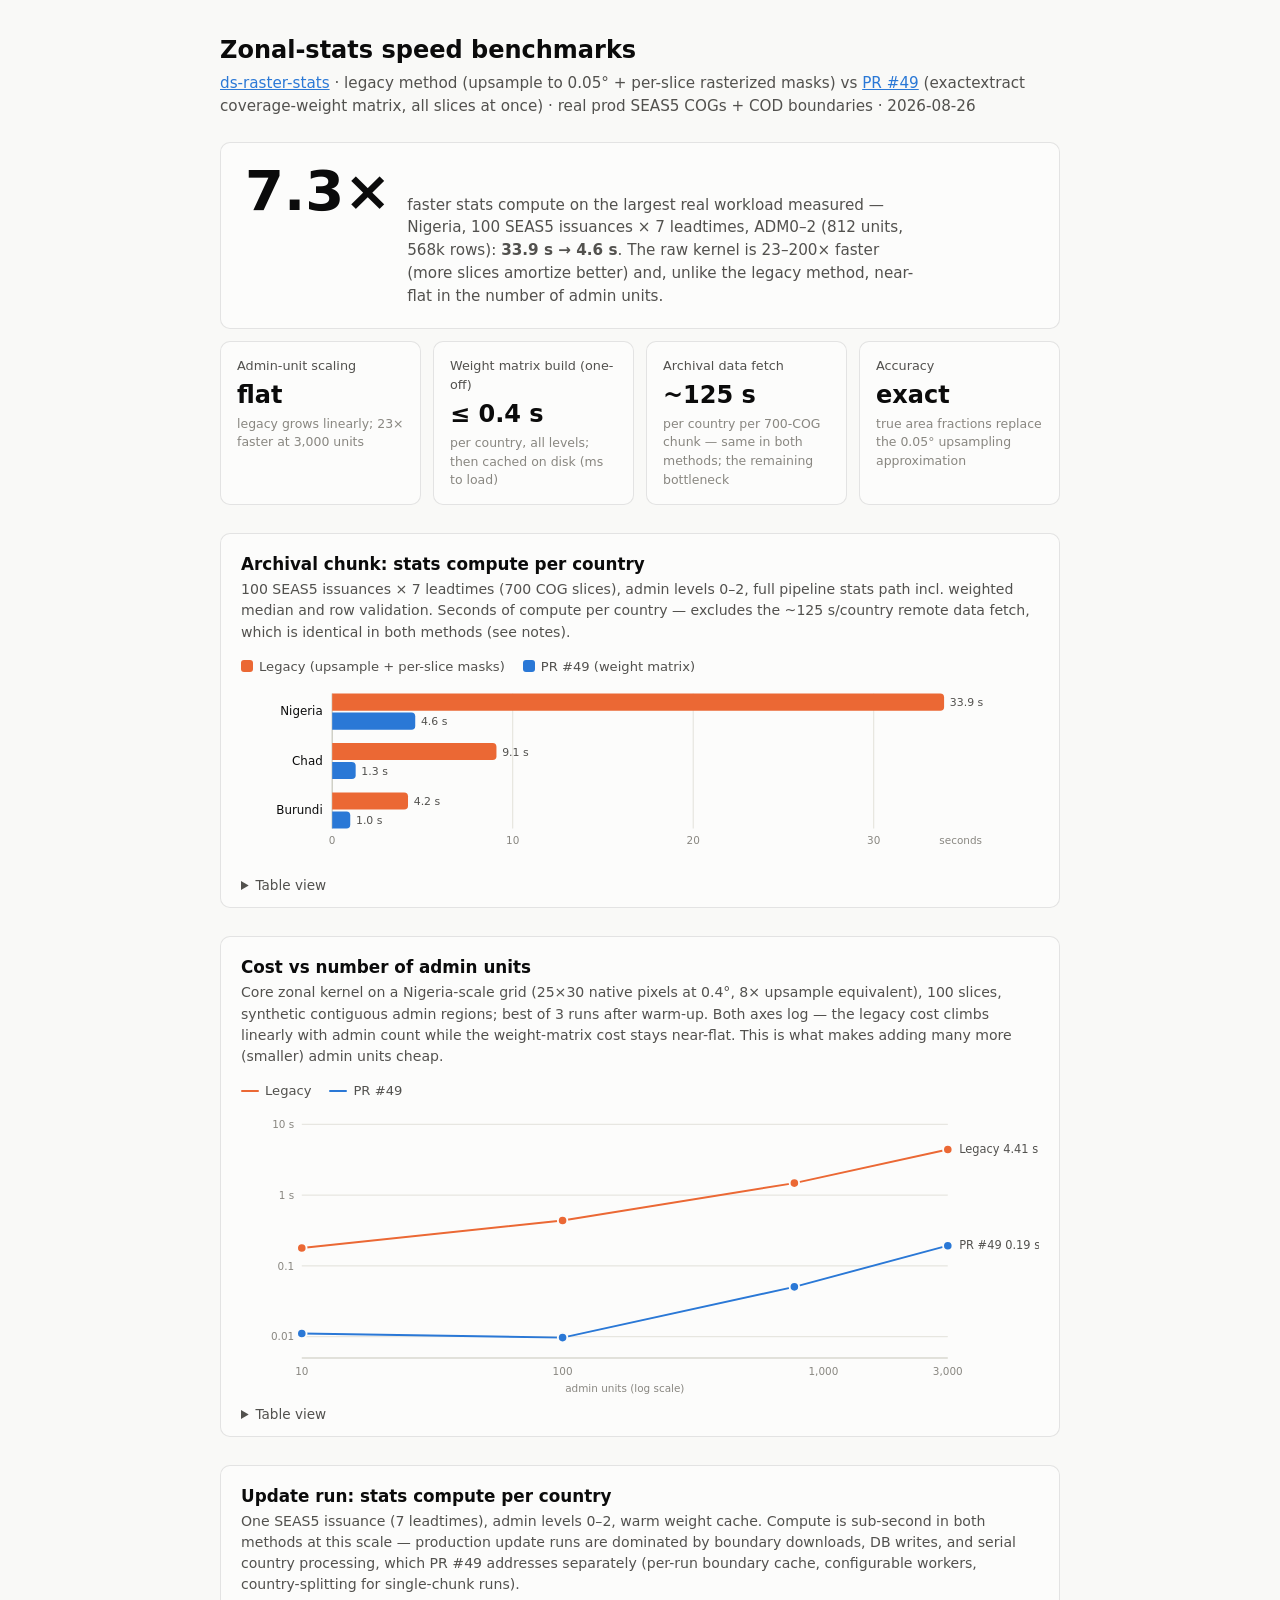
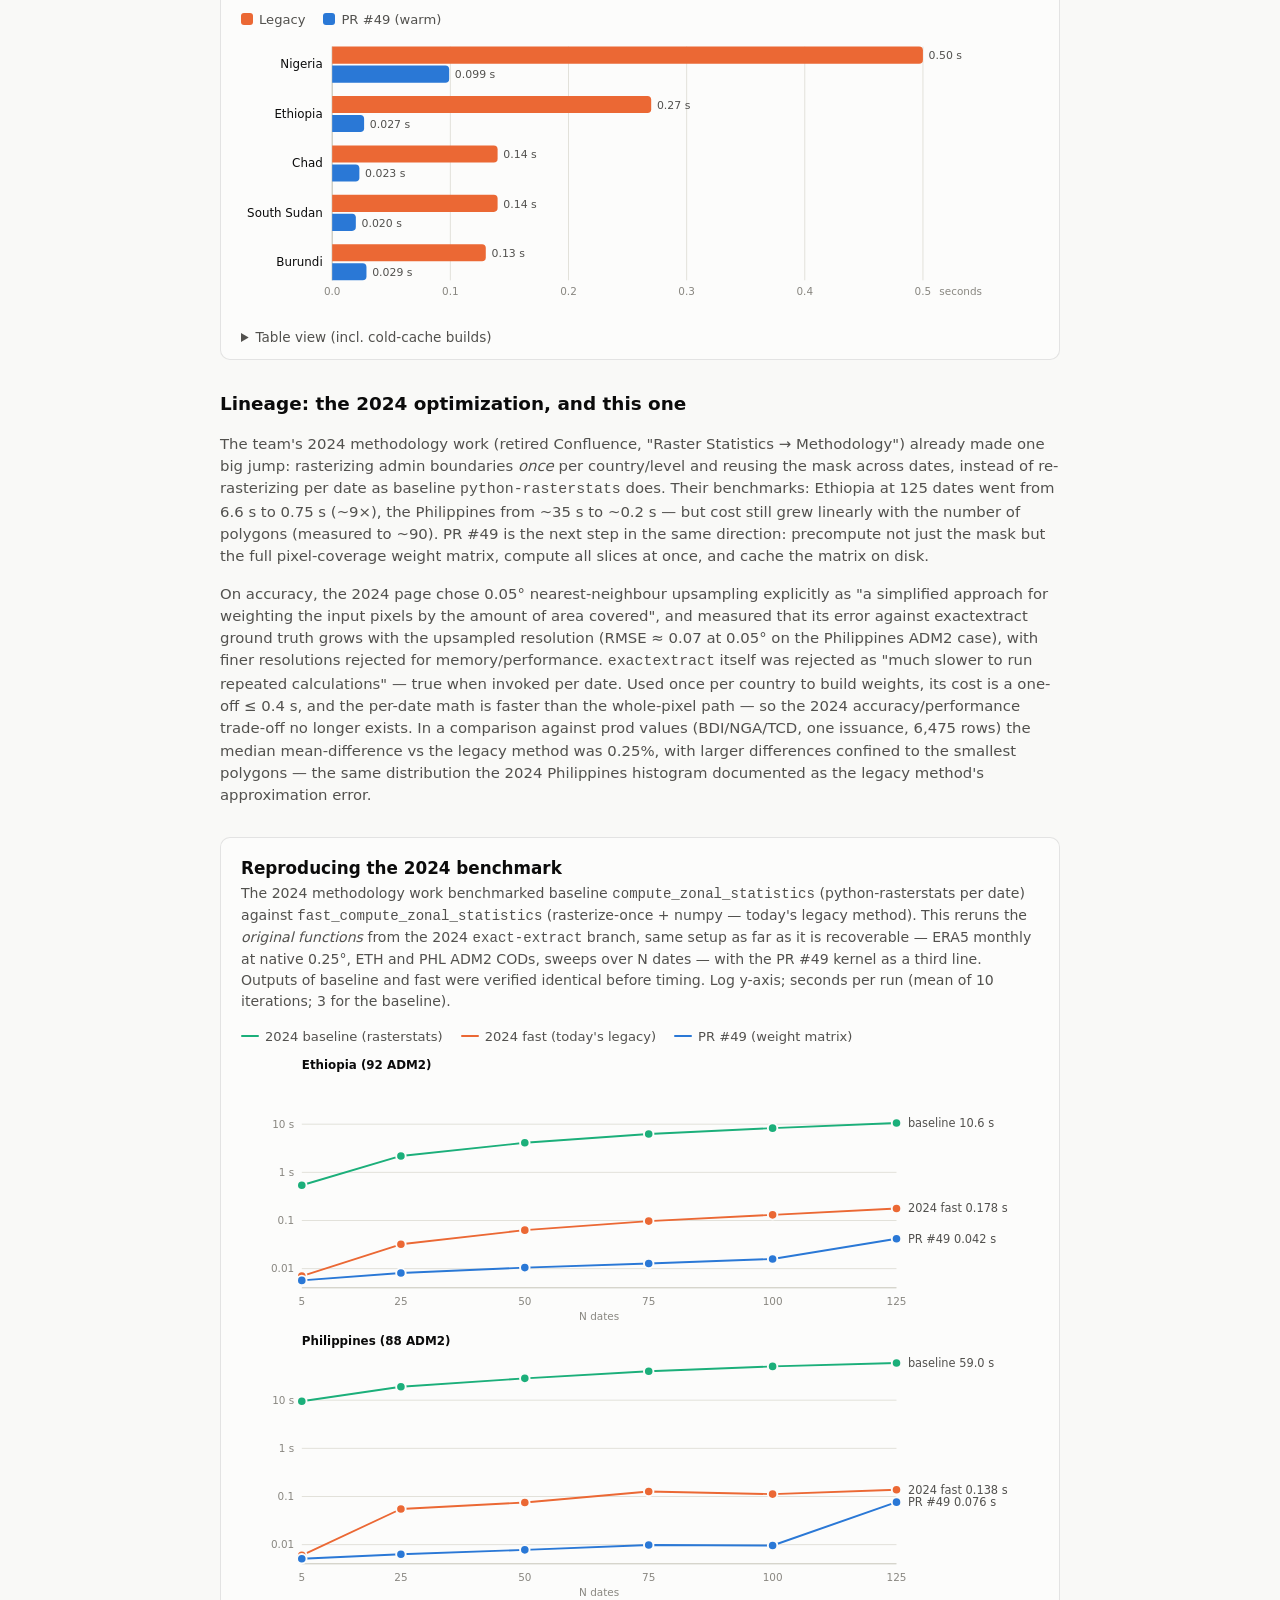
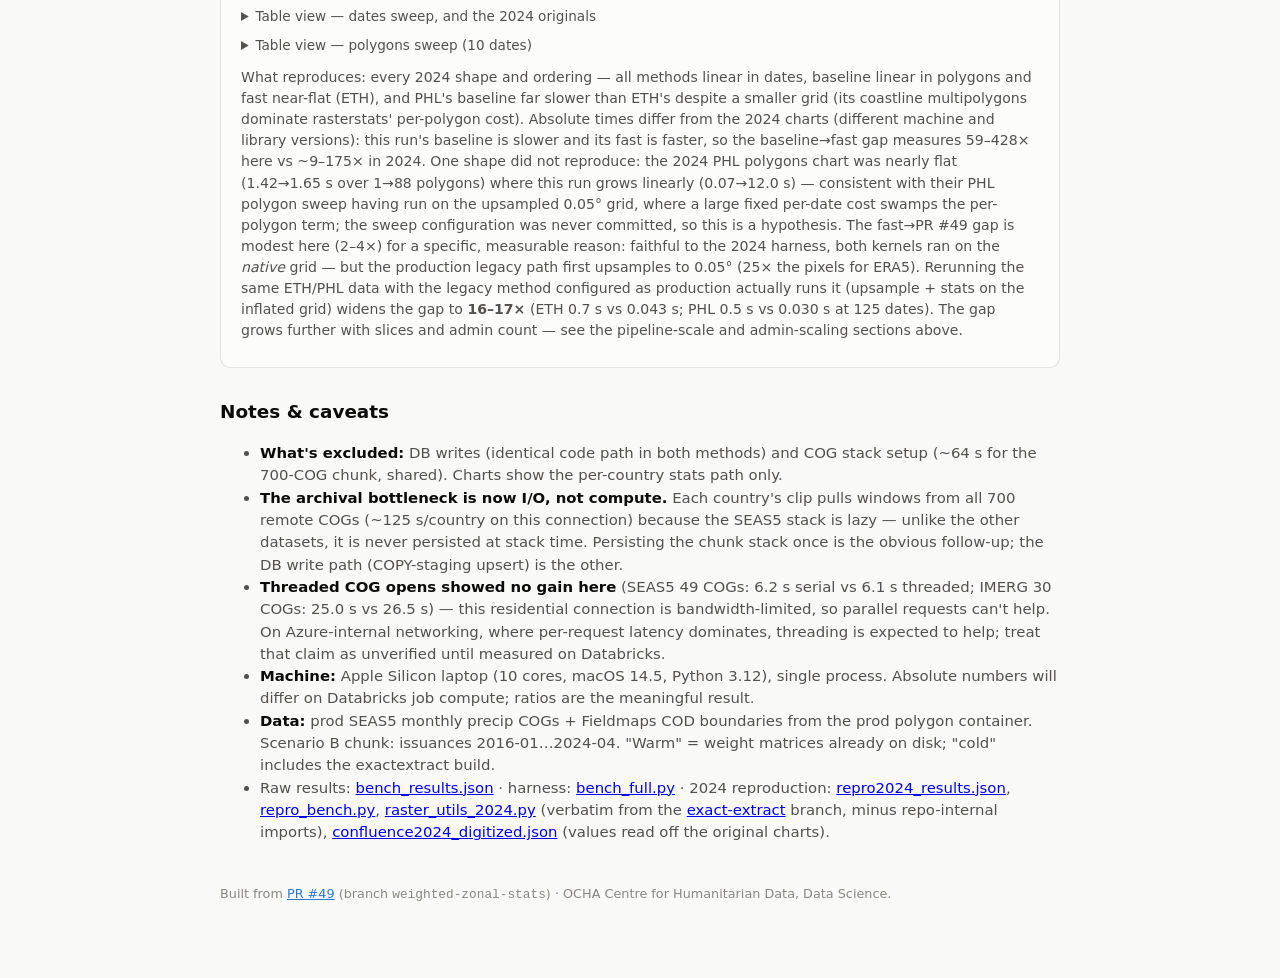
==== commit 8be60d74: "Add native-vs-upsampled bridge measurement to repro section" ====
--- a/benchmarks/index.html
+++ b/benchmarks/index.html
@@ -331,10 +331,15 @@
     (0.07→12.0&nbsp;s) — consistent with their PHL polygon sweep having run
     on the upsampled 0.05° grid, where a large fixed per-date cost swamps
     the per-polygon term; the sweep configuration was never committed, so
-    this is a hypothesis. The fast→PR&nbsp;#49 gap is modest here (2–4×)
-    because these clips are tiny (≈2,500–3,200 native pixels); the gap grows
-    with pixels, slices, and admin count — see the pipeline-scale and
-    admin-scaling sections above.
+    this is a hypothesis. The fast→PR&nbsp;#49 gap is modest here (2–4×) for
+    a specific, measurable reason: faithful to the 2024 harness, both kernels
+    ran on the <em>native</em> grid — but the production legacy path first
+    upsamples to 0.05° (25× the pixels for ERA5). Rerunning the same ETH/PHL
+    data with the legacy method configured as production actually runs it
+    (upsample + stats on the inflated grid) widens the gap to
+    <strong>16–17×</strong> (ETH 0.7&nbsp;s vs 0.043&nbsp;s; PHL 0.5&nbsp;s
+    vs 0.030&nbsp;s at 125 dates). The gap grows further with slices and
+    admin count — see the pipeline-scale and admin-scaling sections above.
   </p>
 </figure>
 
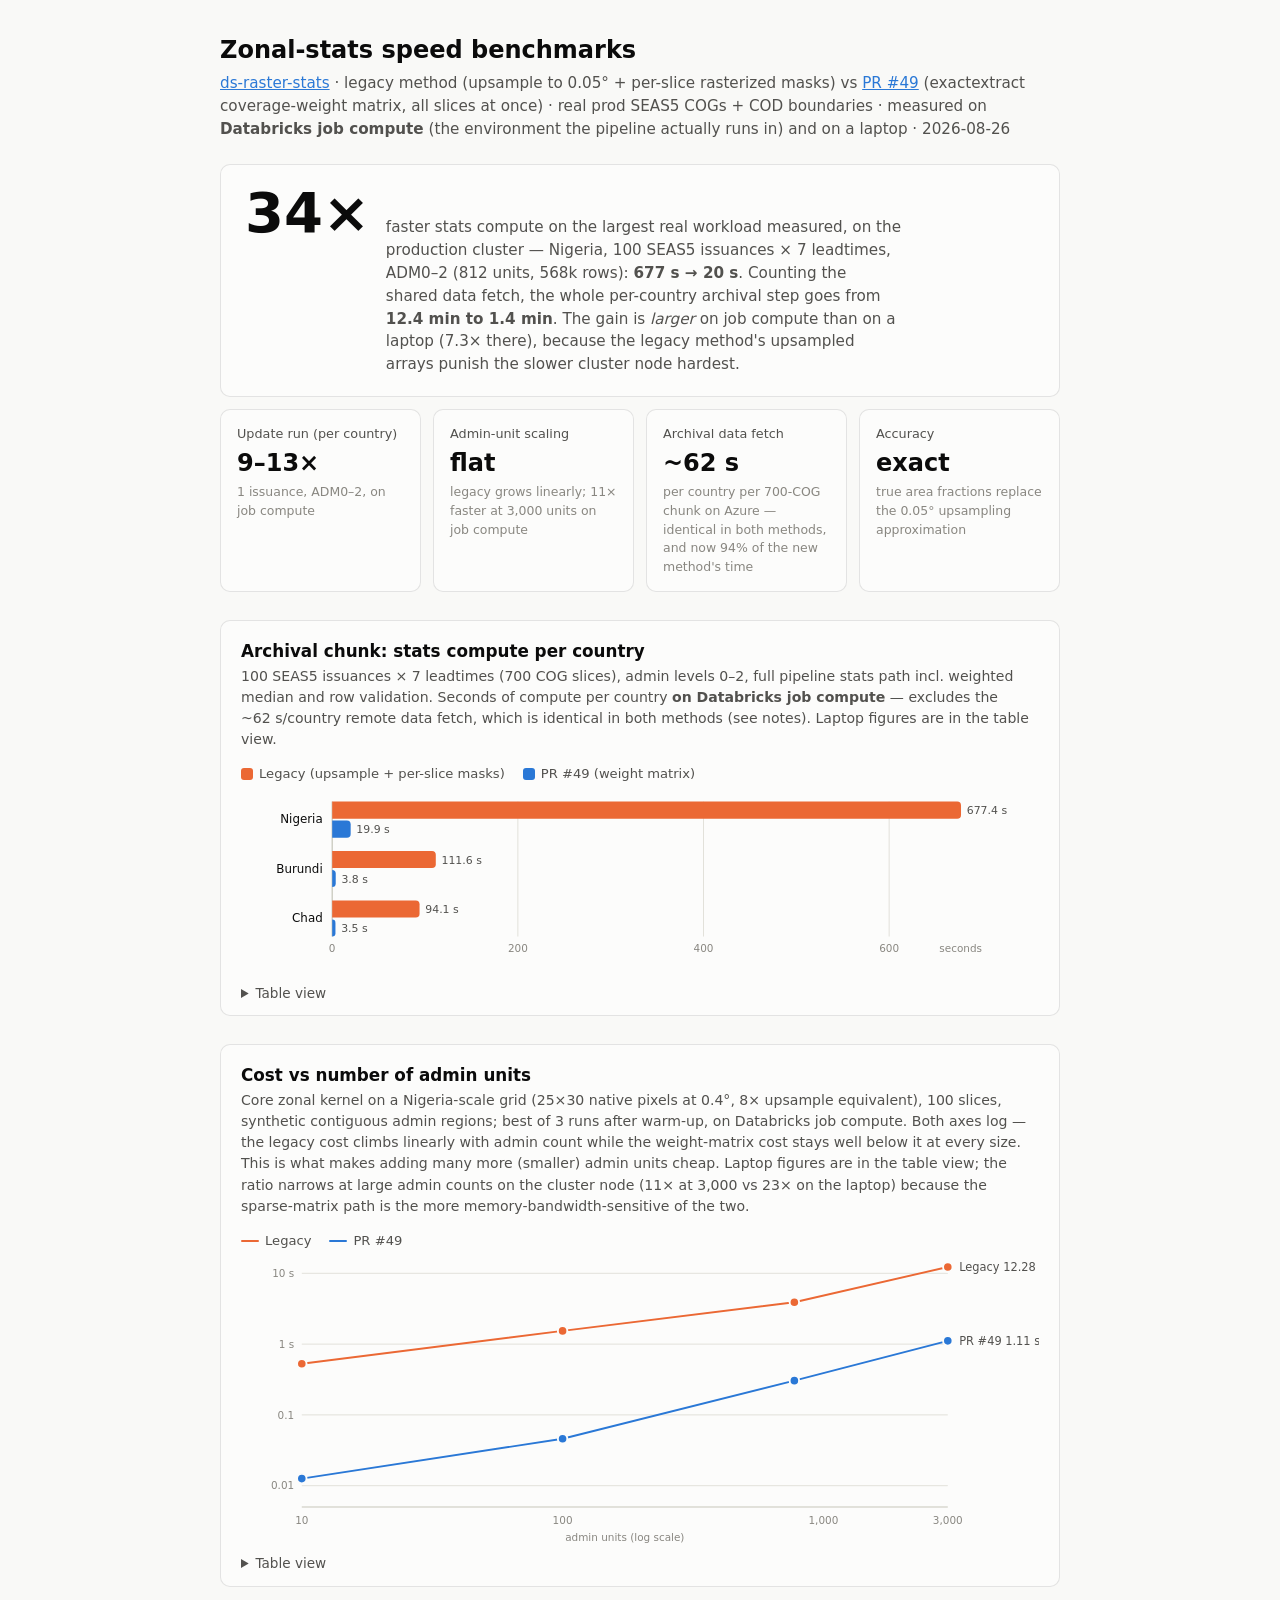
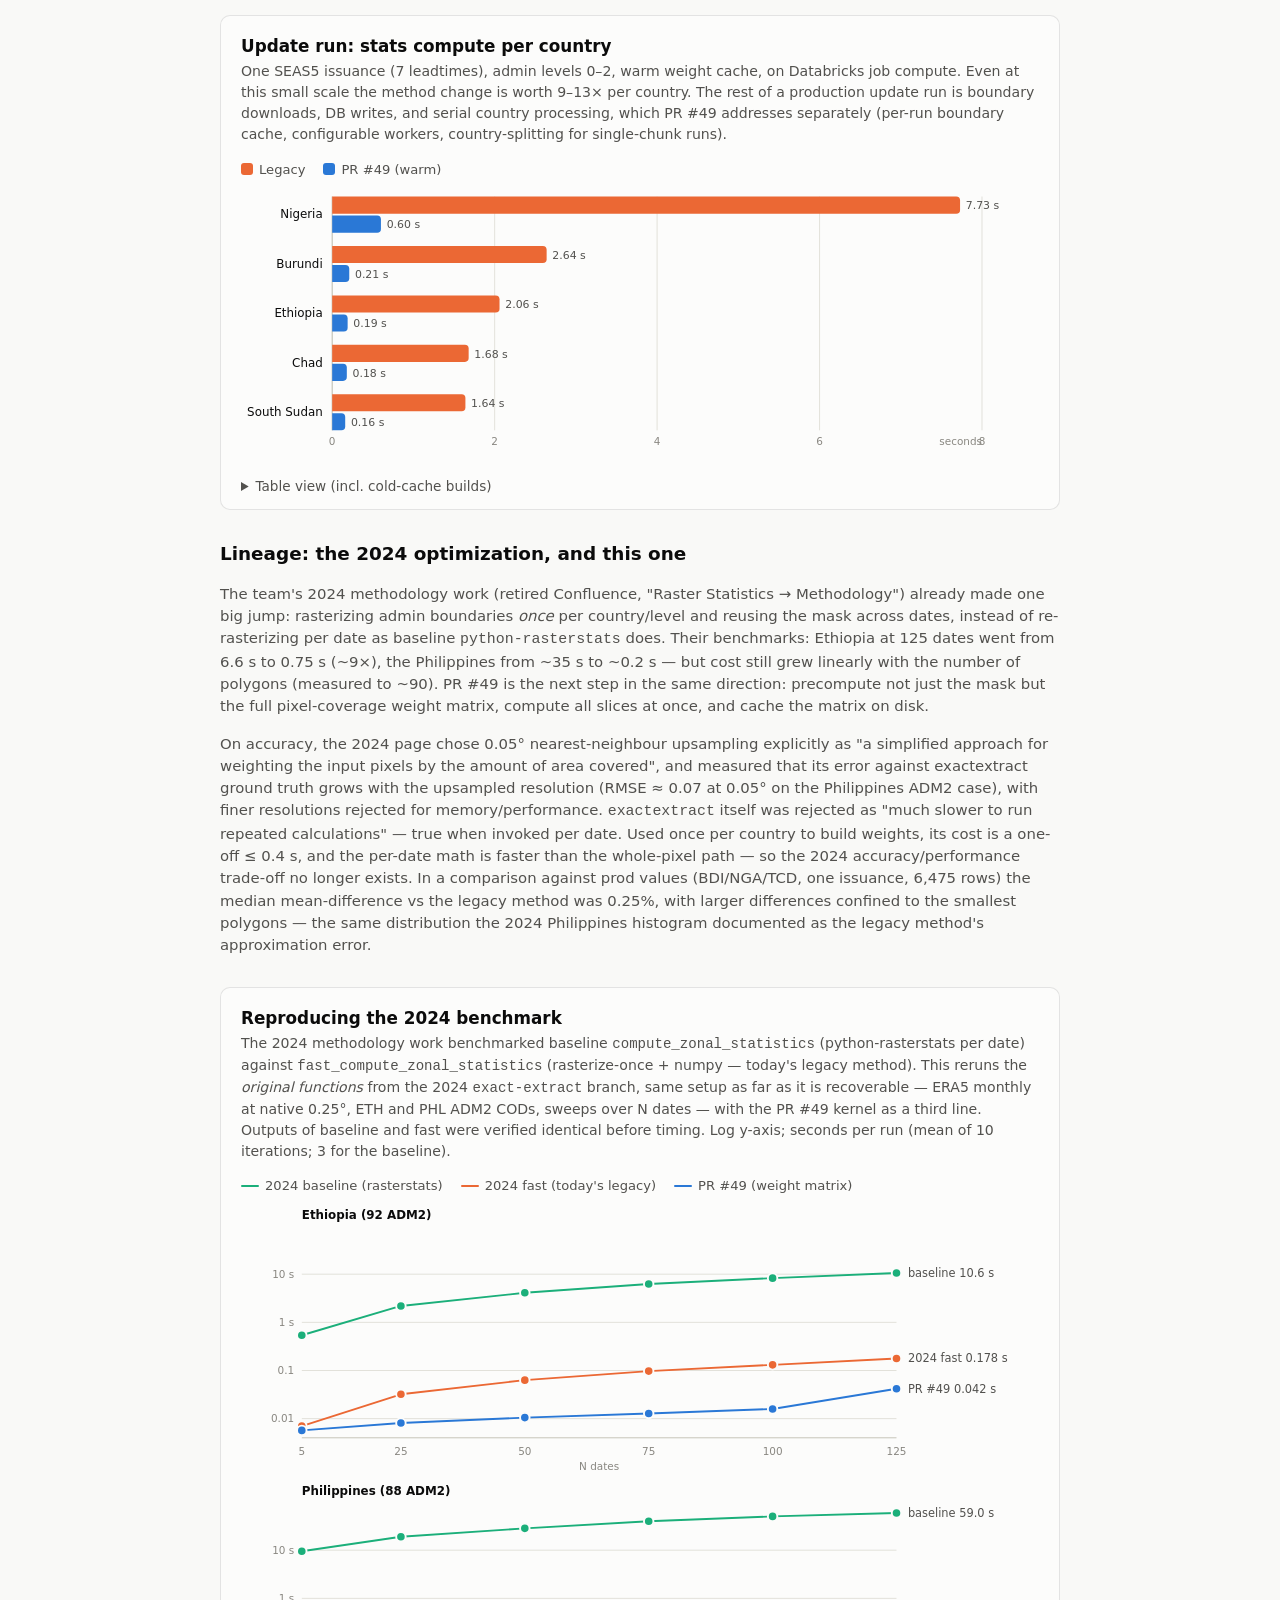
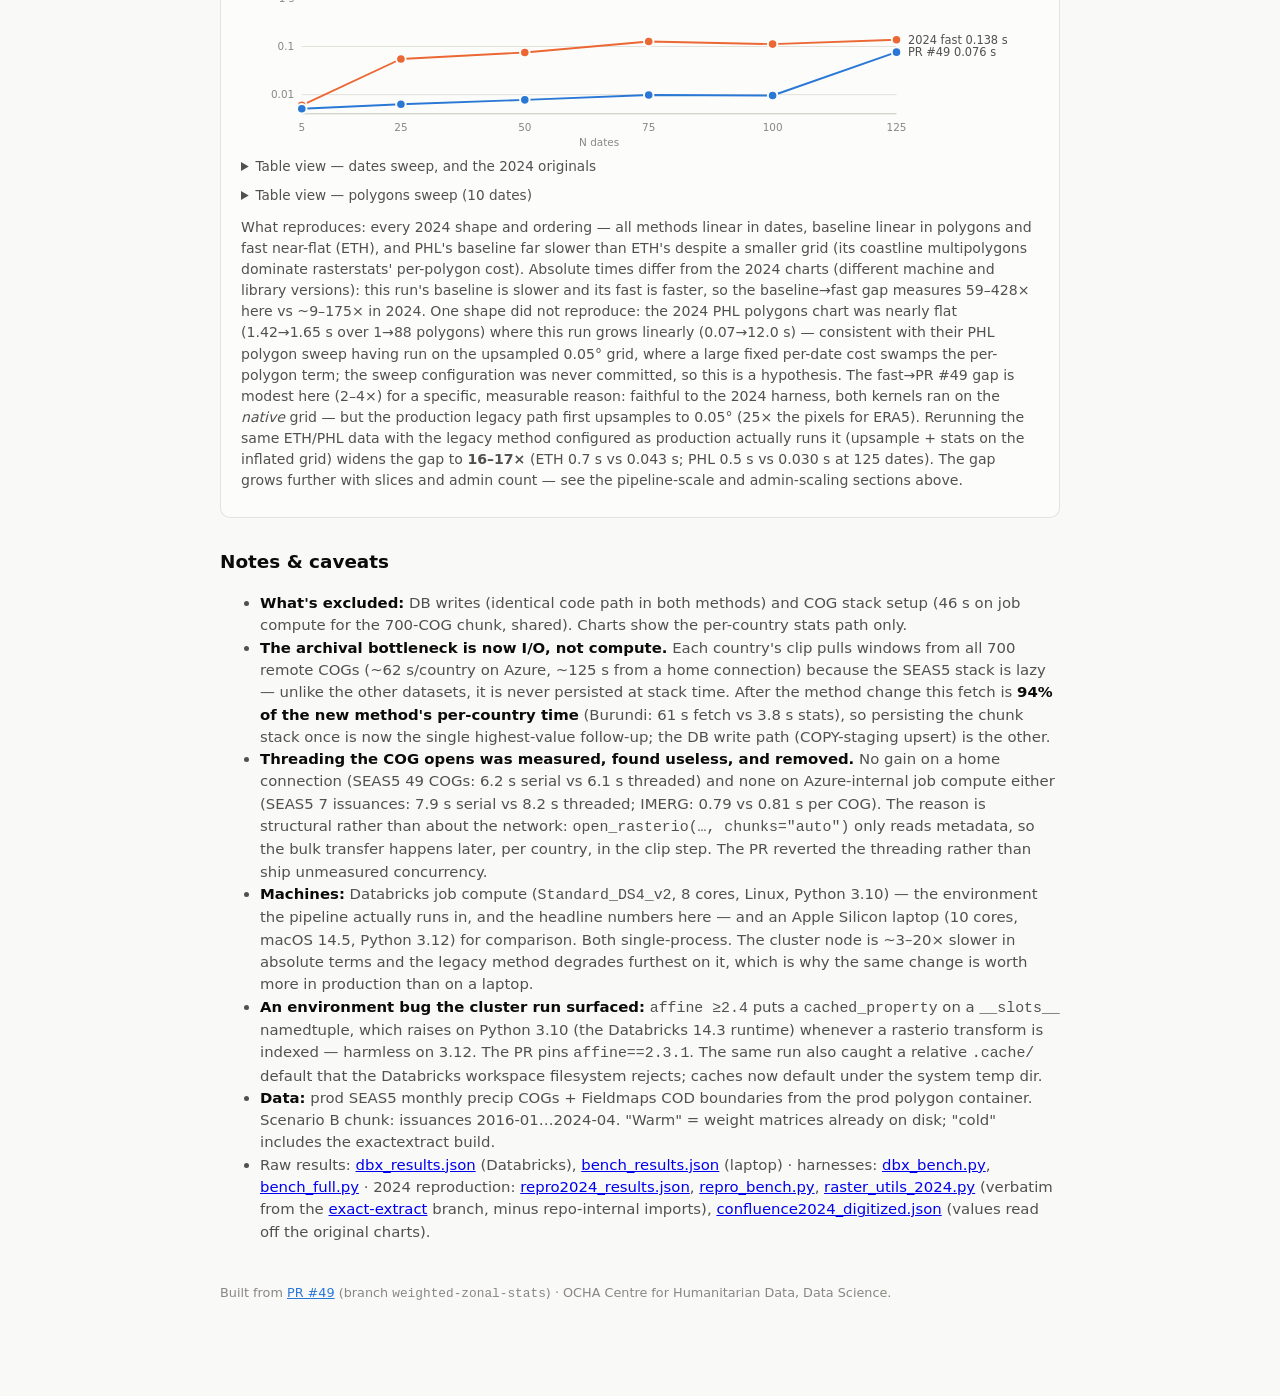
==== commit 821e2511: "Add Databricks job-compute benchmark results as the headline measurements" ====
--- a/benchmarks/index.html
+++ b/benchmarks/index.html
@@ -123,36 +123,40 @@
     legacy method (upsample to 0.05° + per-slice rasterized masks) vs
     <a href="https://github.com/OCHA-DAP/ds-raster-stats/pull/49">PR&nbsp;#49</a>
     (exactextract coverage-weight matrix, all slices at once) ·
-    real prod SEAS5 COGs + COD boundaries · 2026-08-26
+    real prod SEAS5 COGs + COD boundaries · measured on
+    <strong>Databricks job compute</strong> (the environment the pipeline
+    actually runs in) and on a laptop · 2026-08-26
   </p>
 </header>
 
 <div class="hero">
-  <div class="big">7.3×</div>
+  <div class="big">34×</div>
   <div class="expl">
-    faster stats compute on the largest real workload measured — Nigeria,
-    100 SEAS5 issuances × 7 leadtimes, ADM0–2 (812 units, 568k rows):
-    <strong>33.9&nbsp;s&nbsp;→&nbsp;4.6&nbsp;s</strong>. The raw kernel is
-    23–200× faster (more slices amortize better) and, unlike the legacy
-    method, near-flat in the number of admin units.
+    faster stats compute on the largest real workload measured, on the
+    production cluster — Nigeria, 100 SEAS5 issuances × 7 leadtimes, ADM0–2
+    (812 units, 568k rows): <strong>677&nbsp;s&nbsp;→&nbsp;20&nbsp;s</strong>.
+    Counting the shared data fetch, the whole per-country archival step goes
+    from <strong>12.4&nbsp;min to 1.4&nbsp;min</strong>. The gain is
+    <em>larger</em> on job compute than on a laptop (7.3× there), because the
+    legacy method's upsampled arrays punish the slower cluster node hardest.
   </div>
 </div>
 
 <div class="tiles">
+  <div class="tile">
+    <div class="label">Update run (per country)</div>
+    <div class="value">9–13×</div>
+    <div class="note">1 issuance, ADM0–2, on job compute</div>
+  </div>
   <div class="tile">
     <div class="label">Admin-unit scaling</div>
     <div class="value">flat</div>
-    <div class="note">legacy grows linearly; 23× faster at 3,000 units</div>
-  </div>
-  <div class="tile">
-    <div class="label">Weight matrix build (one-off)</div>
-    <div class="value">≤ 0.4 s</div>
-    <div class="note">per country, all levels; then cached on disk (ms to load)</div>
+    <div class="note">legacy grows linearly; 11× faster at 3,000 units on job compute</div>
   </div>
   <div class="tile">
     <div class="label">Archival data fetch</div>
-    <div class="value">~125 s</div>
-    <div class="note">per country per 700-COG chunk — same in both methods; the remaining bottleneck</div>
+    <div class="value">~62 s</div>
+    <div class="note">per country per 700-COG chunk on Azure — identical in both methods, and now 94% of the new method's time</div>
   </div>
   <div class="tile">
     <div class="label">Accuracy</div>
@@ -166,8 +170,9 @@
   <p class="caption">
     100 SEAS5 issuances × 7 leadtimes (700 COG slices), admin levels 0–2,
     full pipeline stats path incl. weighted median and row validation.
-    Seconds of compute per country — excludes the ~125&nbsp;s/country remote
-    data fetch, which is identical in both methods (see notes).
+    Seconds of compute per country <strong>on Databricks job compute</strong>
+    — excludes the ~62&nbsp;s/country remote data fetch, which is identical in
+    both methods (see notes). Laptop figures are in the table view.
   </p>
   <div class="legend">
     <span class="key"><span class="swatch" style="background:var(--series-legacy)"></span>Legacy (upsample + per-slice masks)</span>
@@ -176,11 +181,11 @@
   <div id="chart-archival"></div>
   <details><summary>Table view</summary>
     <table>
-      <thead><tr><th>Country</th><th>ADM2 units</th><th>Rows written</th><th>Legacy (s)</th><th>PR #49 (s)</th><th>Speedup</th></tr></thead>
+      <thead><tr><th>Country</th><th>ADM2 units</th><th>Rows</th><th>DBX legacy (s)</th><th>DBX PR #49 (s)</th><th>DBX speedup</th><th>DBX end-to-end</th><th>Laptop speedup</th></tr></thead>
       <tbody>
-        <tr><td>Nigeria</td><td>774</td><td>568,400</td><td>33.9</td><td>4.6</td><td>7.3×</td></tr>
-        <tr><td>Chad</td><td>70</td><td>65,800</td><td>9.1</td><td>1.3</td><td>7.0×</td></tr>
-        <tr><td>Burundi</td><td>119</td><td>96,600</td><td>4.2</td><td>1.0</td><td>4.4×</td></tr>
+        <tr><td>Nigeria</td><td>774</td><td>568,400</td><td>677.4</td><td>19.9</td><td>34.1×</td><td>742 s → 83 s (8.9×)</td><td>7.3×</td></tr>
+        <tr><td>Chad</td><td>70</td><td>65,800</td><td>94.1</td><td>3.5</td><td>26.5×</td><td>159 s → 64 s (2.5×)</td><td>7.0×</td></tr>
+        <tr><td>Burundi</td><td>119</td><td>96,600</td><td>111.6</td><td>3.8</td><td>29.4×</td><td>174 s → 65 s (2.7×)</td><td>4.4×</td></tr>
       </tbody>
     </table>
   </details>
@@ -191,9 +196,13 @@
   <p class="caption">
     Core zonal kernel on a Nigeria-scale grid (25×30 native pixels at 0.4°,
     8× upsample equivalent), 100 slices, synthetic contiguous admin regions;
-    best of 3 runs after warm-up. Both axes log — the legacy cost climbs linearly with admin count while the
-    weight-matrix cost stays near-flat. This is what makes adding many more
-    (smaller) admin units cheap.
+    best of 3 runs after warm-up, on Databricks job compute. Both axes log —
+    the legacy cost climbs linearly with admin count while the weight-matrix
+    cost stays well below it at every size. This is what makes adding many
+    more (smaller) admin units cheap. Laptop figures are in the table view;
+    the ratio narrows at large admin counts on the cluster node (11× at
+    3,000 vs 23× on the laptop) because the sparse-matrix path is the more
+    memory-bandwidth-sensitive of the two.
   </p>
   <div class="legend">
     <span class="key"><span class="linekey" style="background:var(--series-legacy)"></span>Legacy</span>
@@ -202,12 +211,12 @@
   <div id="chart-scaling"></div>
   <details><summary>Table view</summary>
     <table>
-      <thead><tr><th>Admin units</th><th>Legacy (s / 100 slices)</th><th>PR #49 (s / 100 slices)</th><th>Speedup</th></tr></thead>
+      <thead><tr><th>Admin units</th><th>DBX legacy (s)</th><th>DBX PR #49 (s)</th><th>DBX speedup</th><th>Laptop legacy (s)</th><th>Laptop PR #49 (s)</th></tr></thead>
       <tbody>
-        <tr><td>10</td><td>0.179</td><td>0.011</td><td>16×</td></tr>
-        <tr><td>100</td><td>0.438</td><td>0.010</td><td>45×</td></tr>
-        <tr><td>774</td><td>1.478</td><td>0.051</td><td>29×</td></tr>
-        <tr><td>3,000</td><td>4.412</td><td>0.193</td><td>23×</td></tr>
+        <tr><td>10</td><td>0.528</td><td>0.013</td><td>42×</td><td>0.179</td><td>0.011</td></tr>
+        <tr><td>100</td><td>1.537</td><td>0.046</td><td>33×</td><td>0.438</td><td>0.010</td></tr>
+        <tr><td>774</td><td>3.906</td><td>0.305</td><td>13×</td><td>1.478</td><td>0.051</td></tr>
+        <tr><td>3,000</td><td>12.280</td><td>1.112</td><td>11×</td><td>4.412</td><td>0.193</td></tr>
       </tbody>
     </table>
   </details>
@@ -215,12 +224,13 @@
 
 <figure id="fig-update">
   <h2>Update run: stats compute per country</h2>
-  <p class="caption">
-    One SEAS5 issuance (7 leadtimes), admin levels 0–2, warm weight cache.
-    Compute is sub-second in both methods at this scale — production update
-    runs are dominated by boundary downloads, DB writes, and serial country
-    processing, which PR&nbsp;#49 addresses separately (per-run boundary
-    cache, configurable workers, country-splitting for single-chunk runs).
+    <p class="caption">
+    One SEAS5 issuance (7 leadtimes), admin levels 0–2, warm weight cache,
+    on Databricks job compute. Even at this small scale the method change is
+    worth 9–13× per country. The rest of a production update run is boundary
+    downloads, DB writes, and serial country processing, which PR&nbsp;#49
+    addresses separately (per-run boundary cache, configurable workers,
+    country-splitting for single-chunk runs).
   </p>
   <div class="legend">
     <span class="key"><span class="swatch" style="background:var(--series-legacy)"></span>Legacy</span>
@@ -229,13 +239,13 @@
   <div id="chart-update"></div>
   <details><summary>Table view (incl. cold-cache builds)</summary>
     <table>
-      <thead><tr><th>Country</th><th>ADM2 units</th><th>Legacy (s)</th><th>PR #49 warm (s)</th><th>PR #49 cold (s)</th></tr></thead>
+      <thead><tr><th>Country</th><th>ADM2 units</th><th>Legacy (s)</th><th>PR #49 warm (s)</th><th>PR #49 cold (s)</th><th>Speedup</th></tr></thead>
       <tbody>
-        <tr><td>Nigeria</td><td>774</td><td>0.50</td><td>0.10</td><td>0.37</td></tr>
-        <tr><td>Ethiopia</td><td>92</td><td>0.27</td><td>0.027</td><td>0.31</td></tr>
-        <tr><td>Chad</td><td>70</td><td>0.14</td><td>0.023</td><td>0.067</td></tr>
-        <tr><td>South Sudan</td><td>79</td><td>0.14</td><td>0.020</td><td>0.13</td></tr>
-        <tr><td>Burundi</td><td>119</td><td>0.13</td><td>0.029</td><td>0.23</td></tr>
+        <tr><td>Nigeria</td><td>774</td><td>7.73</td><td>0.60</td><td>1.63</td><td>12.9×</td></tr>
+        <tr><td>Burundi</td><td>119</td><td>2.64</td><td>0.21</td><td>0.63</td><td>12.6×</td></tr>
+        <tr><td>Ethiopia</td><td>92</td><td>2.06</td><td>0.19</td><td>1.06</td><td>10.7×</td></tr>
+        <tr><td>South Sudan</td><td>79</td><td>1.64</td><td>0.16</td><td>0.79</td><td>9.9×</td></tr>
+        <tr><td>Chad</td><td>70</td><td>1.68</td><td>0.18</td><td>0.43</td><td>9.3×</td></tr>
       </tbody>
     </table>
   </details>
@@ -347,29 +357,51 @@
   <h2>Notes &amp; caveats</h2>
   <ul>
     <li><strong>What's excluded:</strong> DB writes (identical code path in
-      both methods) and COG stack setup (~64&nbsp;s for the 700-COG chunk,
-      shared). Charts show the per-country stats path only.</li>
+      both methods) and COG stack setup (46&nbsp;s on job compute for the
+      700-COG chunk, shared). Charts show the per-country stats path only.</li>
     <li><strong>The archival bottleneck is now I/O, not compute.</strong>
       Each country's clip pulls windows from all 700 remote COGs
-      (~125&nbsp;s/country on this connection) because the SEAS5 stack is
-      lazy — unlike the other datasets, it is never persisted at stack time.
-      Persisting the chunk stack once is the obvious follow-up; the DB write
-      path (COPY-staging upsert) is the other.</li>
-    <li><strong>Threaded COG opens showed no gain here</strong> (SEAS5
-      49 COGs: 6.2&nbsp;s serial vs 6.1&nbsp;s threaded; IMERG 30 COGs:
-      25.0&nbsp;s vs 26.5&nbsp;s) — this residential connection is
-      bandwidth-limited, so parallel requests can't help. On Azure-internal
-      networking, where per-request latency dominates, threading is expected
-      to help; treat that claim as unverified until measured on Databricks.</li>
-    <li><strong>Machine:</strong> Apple Silicon laptop (10 cores,
-      macOS&nbsp;14.5, Python&nbsp;3.12), single process. Absolute numbers will
-      differ on Databricks job compute; ratios are the meaningful result.</li>
+      (~62&nbsp;s/country on Azure, ~125&nbsp;s from a home connection)
+      because the SEAS5 stack is lazy — unlike the other datasets, it is
+      never persisted at stack time. After the method change this fetch is
+      <strong>94% of the new method's per-country time</strong> (Burundi:
+      61&nbsp;s fetch vs 3.8&nbsp;s stats), so persisting the chunk stack
+      once is now the single highest-value follow-up; the DB write path
+      (COPY-staging upsert) is the other.</li>
+    <li><strong>Threading the COG opens was measured, found useless, and
+      removed.</strong> No gain on a home connection (SEAS5 49 COGs:
+      6.2&nbsp;s serial vs 6.1&nbsp;s threaded) and none on Azure-internal
+      job compute either (SEAS5 7 issuances: 7.9&nbsp;s serial vs
+      8.2&nbsp;s threaded; IMERG: 0.79 vs 0.81&nbsp;s per COG). The reason
+      is structural rather than about the network: <code>open_rasterio(…,
+      chunks="auto")</code> only reads metadata, so the bulk transfer
+      happens later, per country, in the clip step. The PR reverted the
+      threading rather than ship unmeasured concurrency.</li>
+    <li><strong>Machines:</strong> Databricks job compute
+      (<code>Standard_DS4_v2</code>, 8 cores, Linux, Python&nbsp;3.10) — the
+      environment the pipeline actually runs in, and the headline numbers
+      here — and an Apple Silicon laptop (10 cores, macOS&nbsp;14.5,
+      Python&nbsp;3.12) for comparison. Both single-process. The cluster
+      node is ~3–20× slower in absolute terms and the legacy method degrades
+      furthest on it, which is why the same change is worth more in
+      production than on a laptop.</li>
+    <li><strong>An environment bug the cluster run surfaced:</strong>
+      <code>affine&nbsp;≥2.4</code> puts a <code>cached_property</code> on a
+      <code>__slots__</code> namedtuple, which raises on Python&nbsp;3.10
+      (the Databricks 14.3 runtime) whenever a rasterio transform is indexed
+      — harmless on 3.12. The PR pins <code>affine==2.3.1</code>. The same
+      run also caught a relative <code>.cache/</code> default that the
+      Databricks workspace filesystem rejects; caches now default under the
+      system temp dir.</li>
     <li><strong>Data:</strong> prod SEAS5 monthly precip COGs + Fieldmaps COD
       boundaries from the prod polygon container. Scenario B chunk:
       issuances 2016-01…2024-04. "Warm" = weight matrices already on disk;
       "cold" includes the exactextract build.</li>
-    <li>Raw results: <a href="bench_results.json">bench_results.json</a> ·
-      harness: <a href="bench_full.py">bench_full.py</a> · 2024 reproduction:
+    <li>Raw results:
+      <a href="dbx_results.json">dbx_results.json</a> (Databricks),
+      <a href="bench_results.json">bench_results.json</a> (laptop) ·
+      harnesses: <a href="dbx_bench.py">dbx_bench.py</a>,
+      <a href="bench_full.py">bench_full.py</a> · 2024 reproduction:
       <a href="repro2024_results.json">repro2024_results.json</a>,
       <a href="repro_bench.py">repro_bench.py</a>,
       <a href="raster_utils_2024.py">raster_utils_2024.py</a> (verbatim from the
@@ -508,28 +540,28 @@
   }
 
   groupedHBar("chart-archival", [
-    { label: "Nigeria", legacy: 33.9, nw: 4.6 },
-    { label: "Chad", legacy: 9.1, nw: 1.3 },
-    { label: "Burundi", legacy: 4.2, nw: 1.0 }
+    { label: "Nigeria", legacy: 677.4, nw: 19.9 },
+    { label: "Burundi", legacy: 111.6, nw: 3.8 },
+    { label: "Chad", legacy: 94.1, nw: 3.5 }
   ], {
-    max: 36, ticks: [0, 10, 20, 30], unit: "seconds",
+    max: 700, ticks: [0, 200, 400, 600], unit: "seconds",
     tickFmt: function (t) { return String(t); },
     valFmt: function (v) { return v.toFixed(1) + " s"; },
-    tipUnit: "700 slices, ADM0–2",
+    tipUnit: "700 slices, ADM0–2, job compute",
     aria: "Grouped bar chart: archival-chunk stats seconds per country, legacy vs PR 49"
   });
 
   groupedHBar("chart-update", [
-    { label: "Nigeria", legacy: 0.50, nw: 0.099 },
-    { label: "Ethiopia", legacy: 0.27, nw: 0.027 },
-    { label: "Chad", legacy: 0.14, nw: 0.023 },
-    { label: "South Sudan", legacy: 0.14, nw: 0.020 },
-    { label: "Burundi", legacy: 0.13, nw: 0.029 }
+    { label: "Nigeria", legacy: 7.73, nw: 0.60 },
+    { label: "Burundi", legacy: 2.64, nw: 0.21 },
+    { label: "Ethiopia", legacy: 2.06, nw: 0.19 },
+    { label: "Chad", legacy: 1.68, nw: 0.18 },
+    { label: "South Sudan", legacy: 1.64, nw: 0.16 }
   ], {
-    max: 0.55, ticks: [0, 0.1, 0.2, 0.3, 0.4, 0.5], unit: "seconds",
-    tickFmt: function (t) { return t.toFixed(1); },
-    valFmt: function (v) { return v < 0.1 ? v.toFixed(3) + " s" : v.toFixed(2) + " s"; },
-    tipUnit: "1 issuance, ADM0–2, warm cache",
+    max: 8, ticks: [0, 2, 4, 6, 8], unit: "seconds",
+    tickFmt: function (t) { return String(t); },
+    valFmt: function (v) { return v.toFixed(2) + " s"; },
+    tipUnit: "1 issuance, ADM0–2, warm cache, job compute",
     aria: "Grouped bar chart: update-run stats seconds per country, legacy vs PR 49"
   });
 
@@ -539,10 +571,10 @@
     var W = 840, H = 300, padL = 64, padR = 96, padT = 14, padB = 40;
     var plotW = W - padL - padR, plotH = H - padT - padB;
     var data = [
-      { n: 10, legacy: 0.179, nw: 0.0111 },
-      { n: 100, legacy: 0.438, nw: 0.0097 },
-      { n: 774, legacy: 1.478, nw: 0.0506 },
-      { n: 3000, legacy: 4.412, nw: 0.1929 }
+      { n: 10, legacy: 0.528, nw: 0.0126 },
+      { n: 100, legacy: 1.537, nw: 0.0460 },
+      { n: 774, legacy: 3.906, nw: 0.3046 },
+      { n: 3000, legacy: 12.280, nw: 1.1115 }
     ];
     var xMin = Math.log10(10), xMax = Math.log10(3000);
     var yMin = Math.log10(0.005), yMax = Math.log10(10);
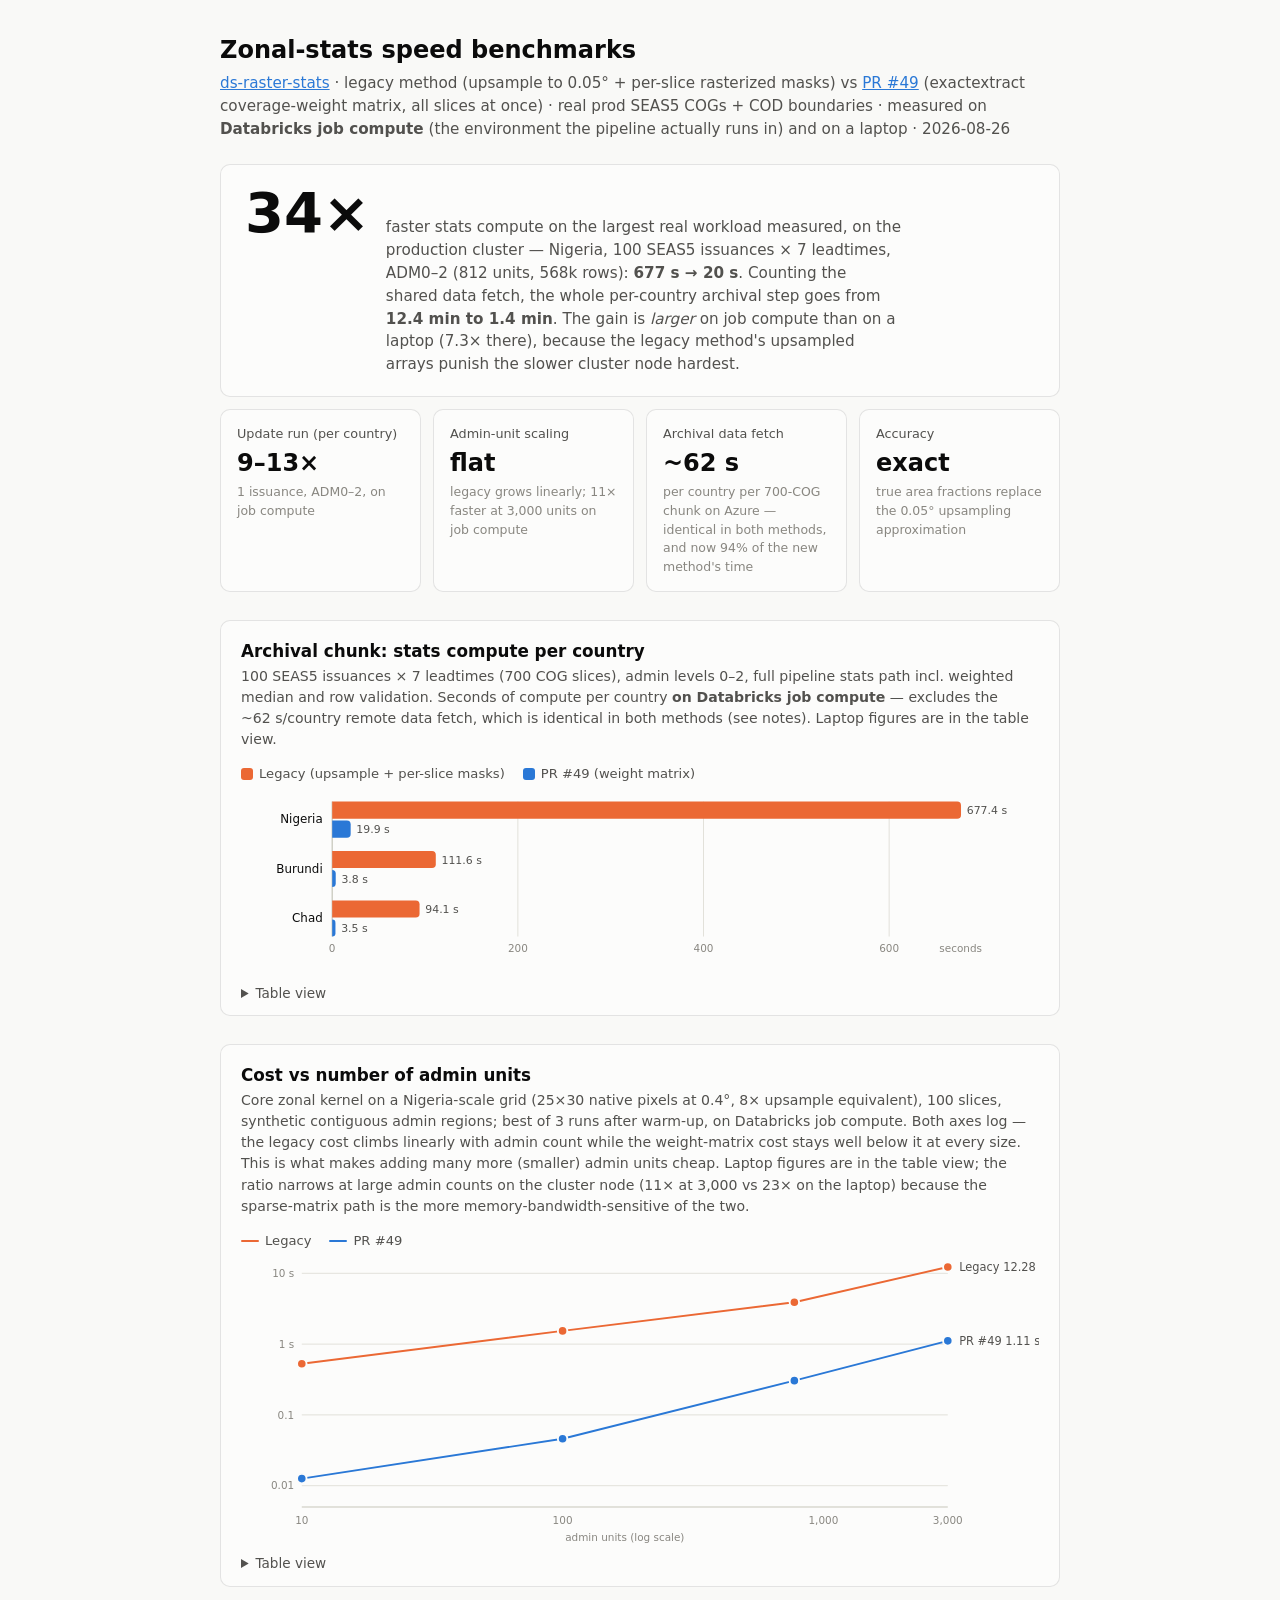
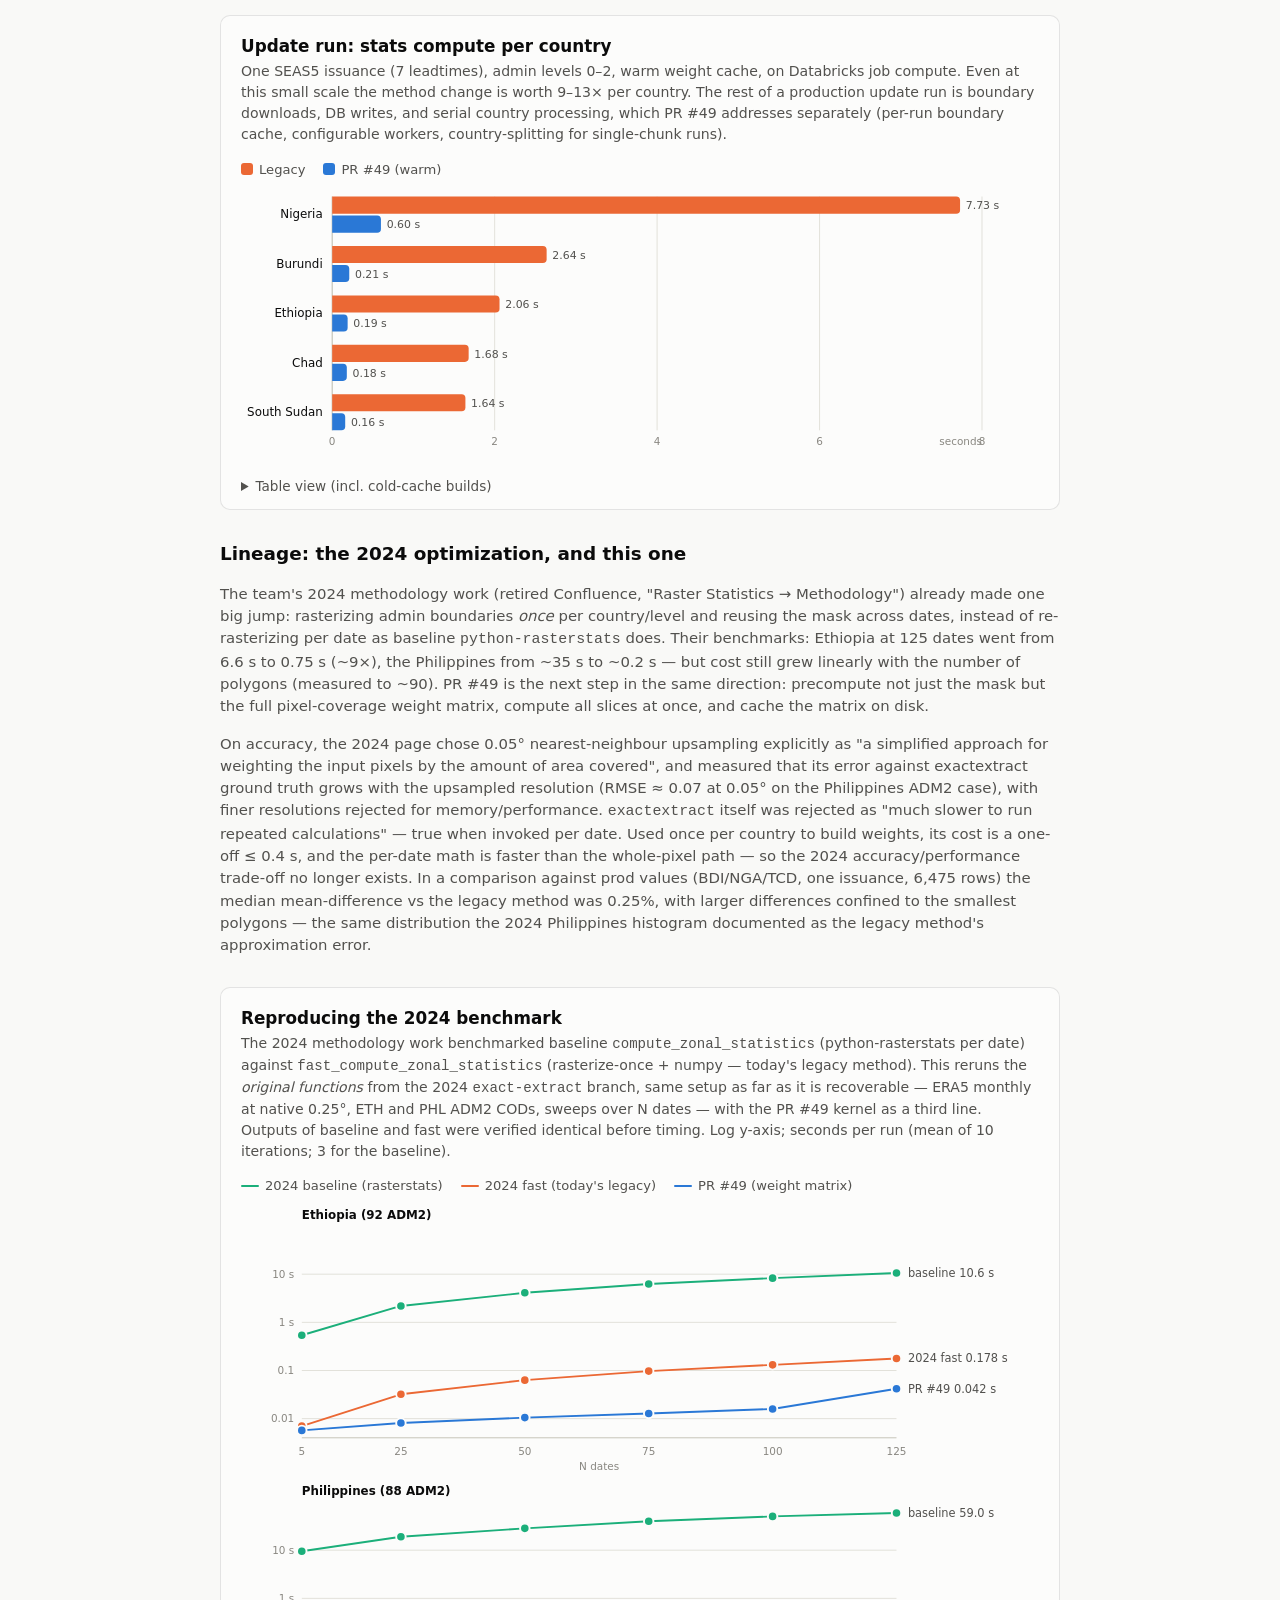
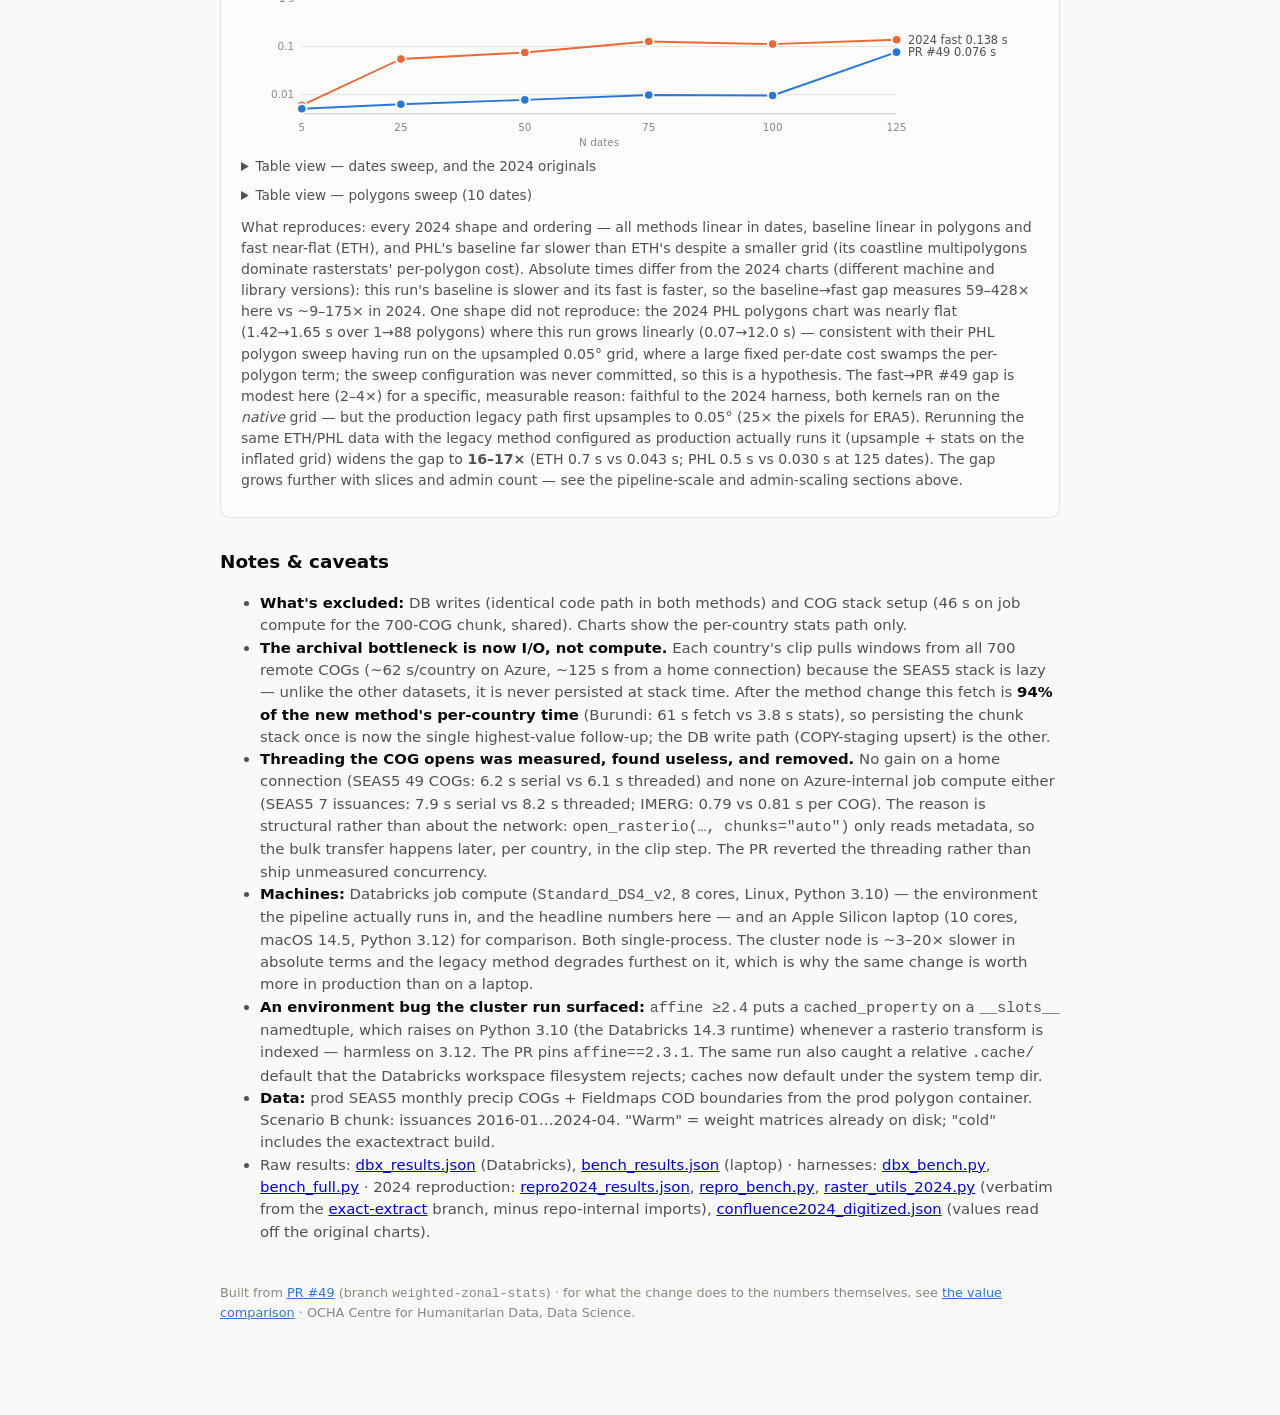
==== commit 3857d3ab: "Add value-comparison page under /method-change/ and link it from the landing page" ====
--- a/benchmarks/index.html
+++ b/benchmarks/index.html
@@ -414,7 +414,9 @@
 
 <footer>
   Built from <a href="https://github.com/OCHA-DAP/ds-raster-stats/pull/49">PR #49</a>
-  (branch <code>weighted-zonal-stats</code>) · OCHA Centre for Humanitarian Data, Data Science.
+  (branch <code>weighted-zonal-stats</code>) · for what the change does to the
+  numbers themselves, see <a href="../method-change/">the value comparison</a> ·
+  OCHA Centre for Humanitarian Data, Data Science.
 </footer>
 
 </div>
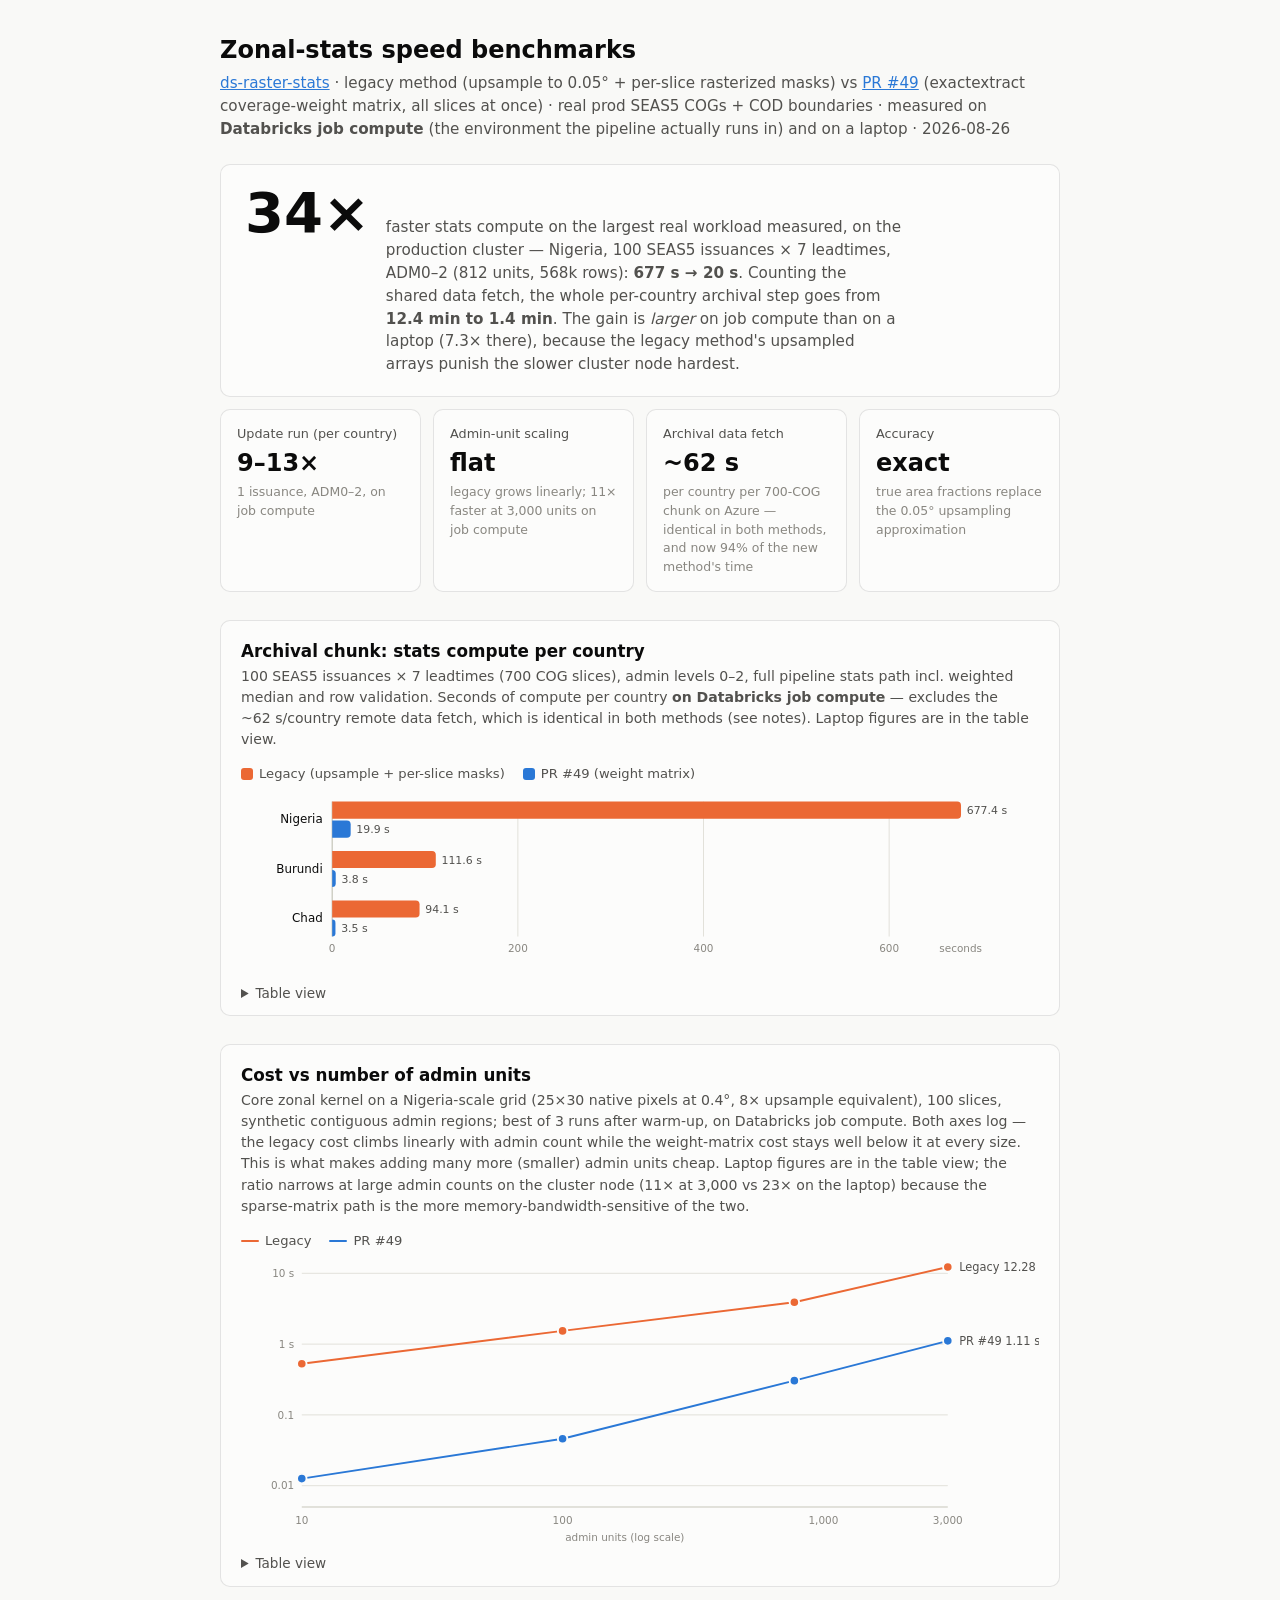
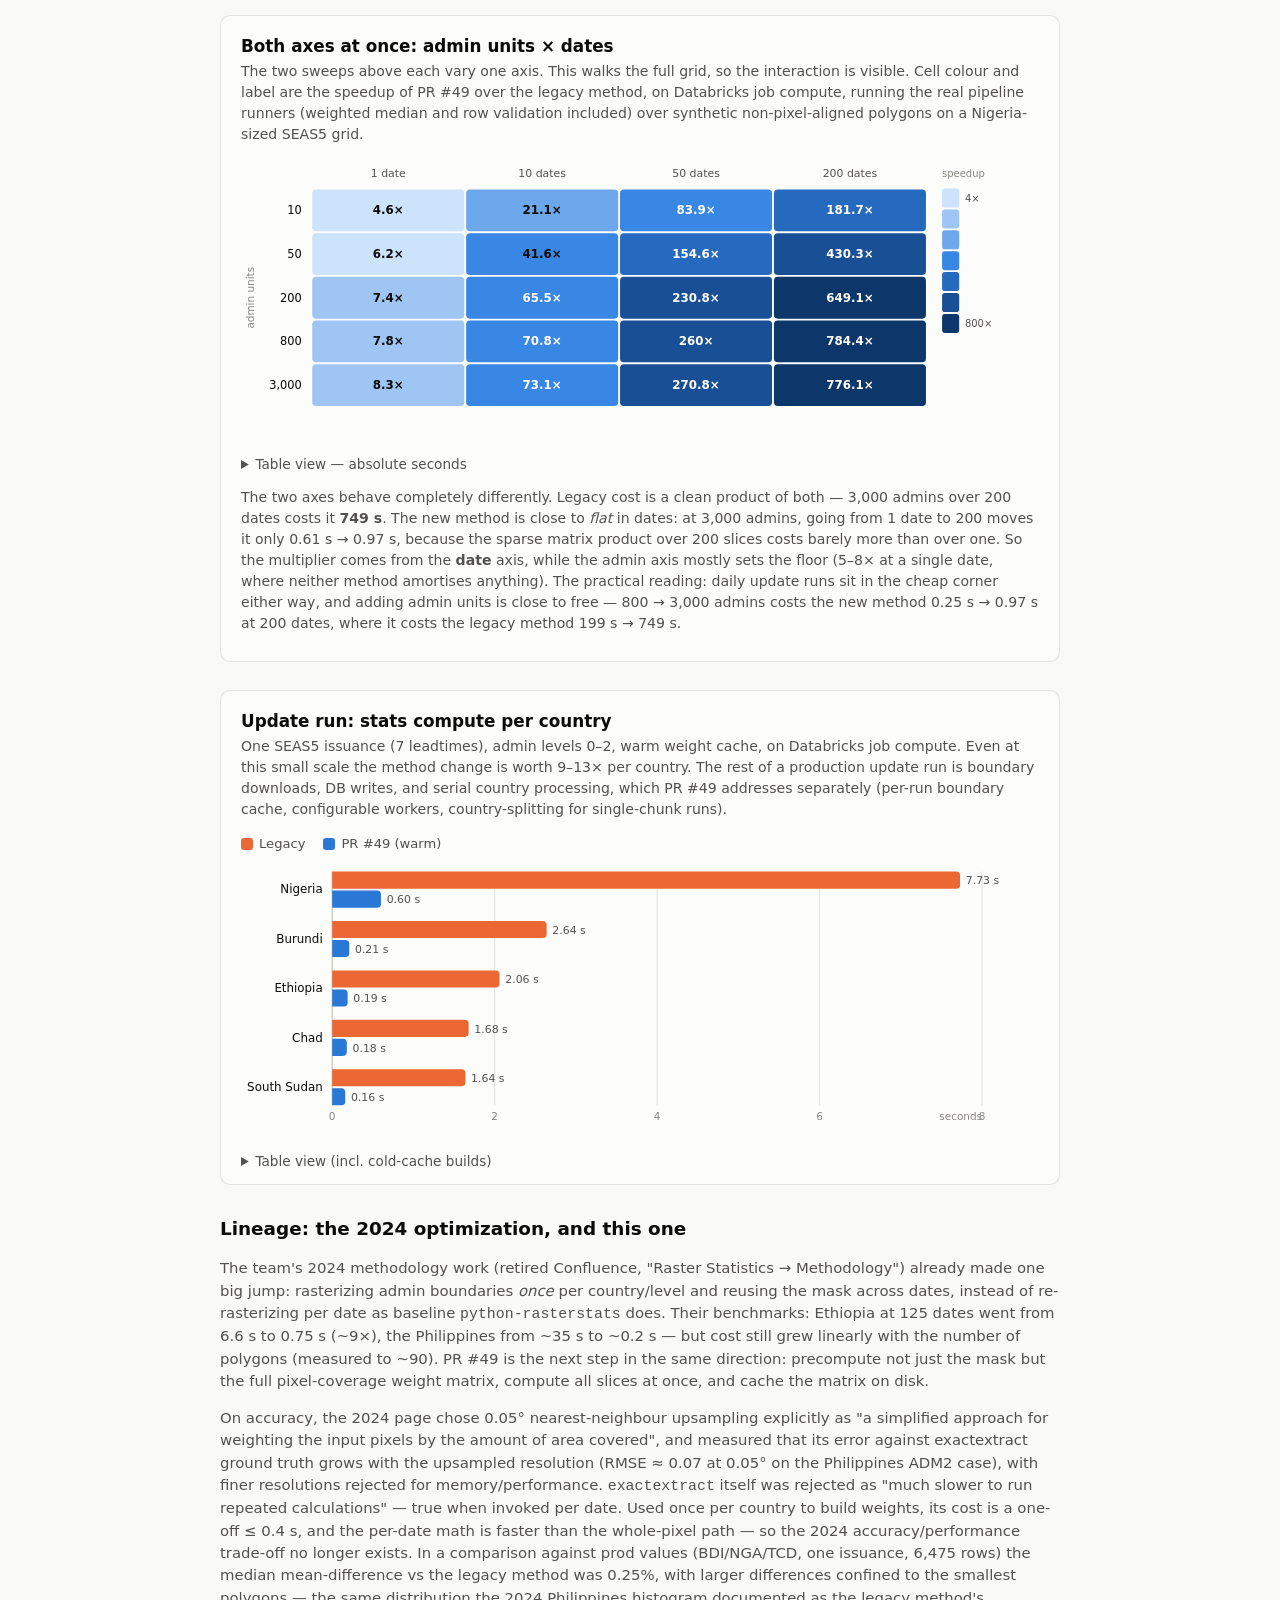
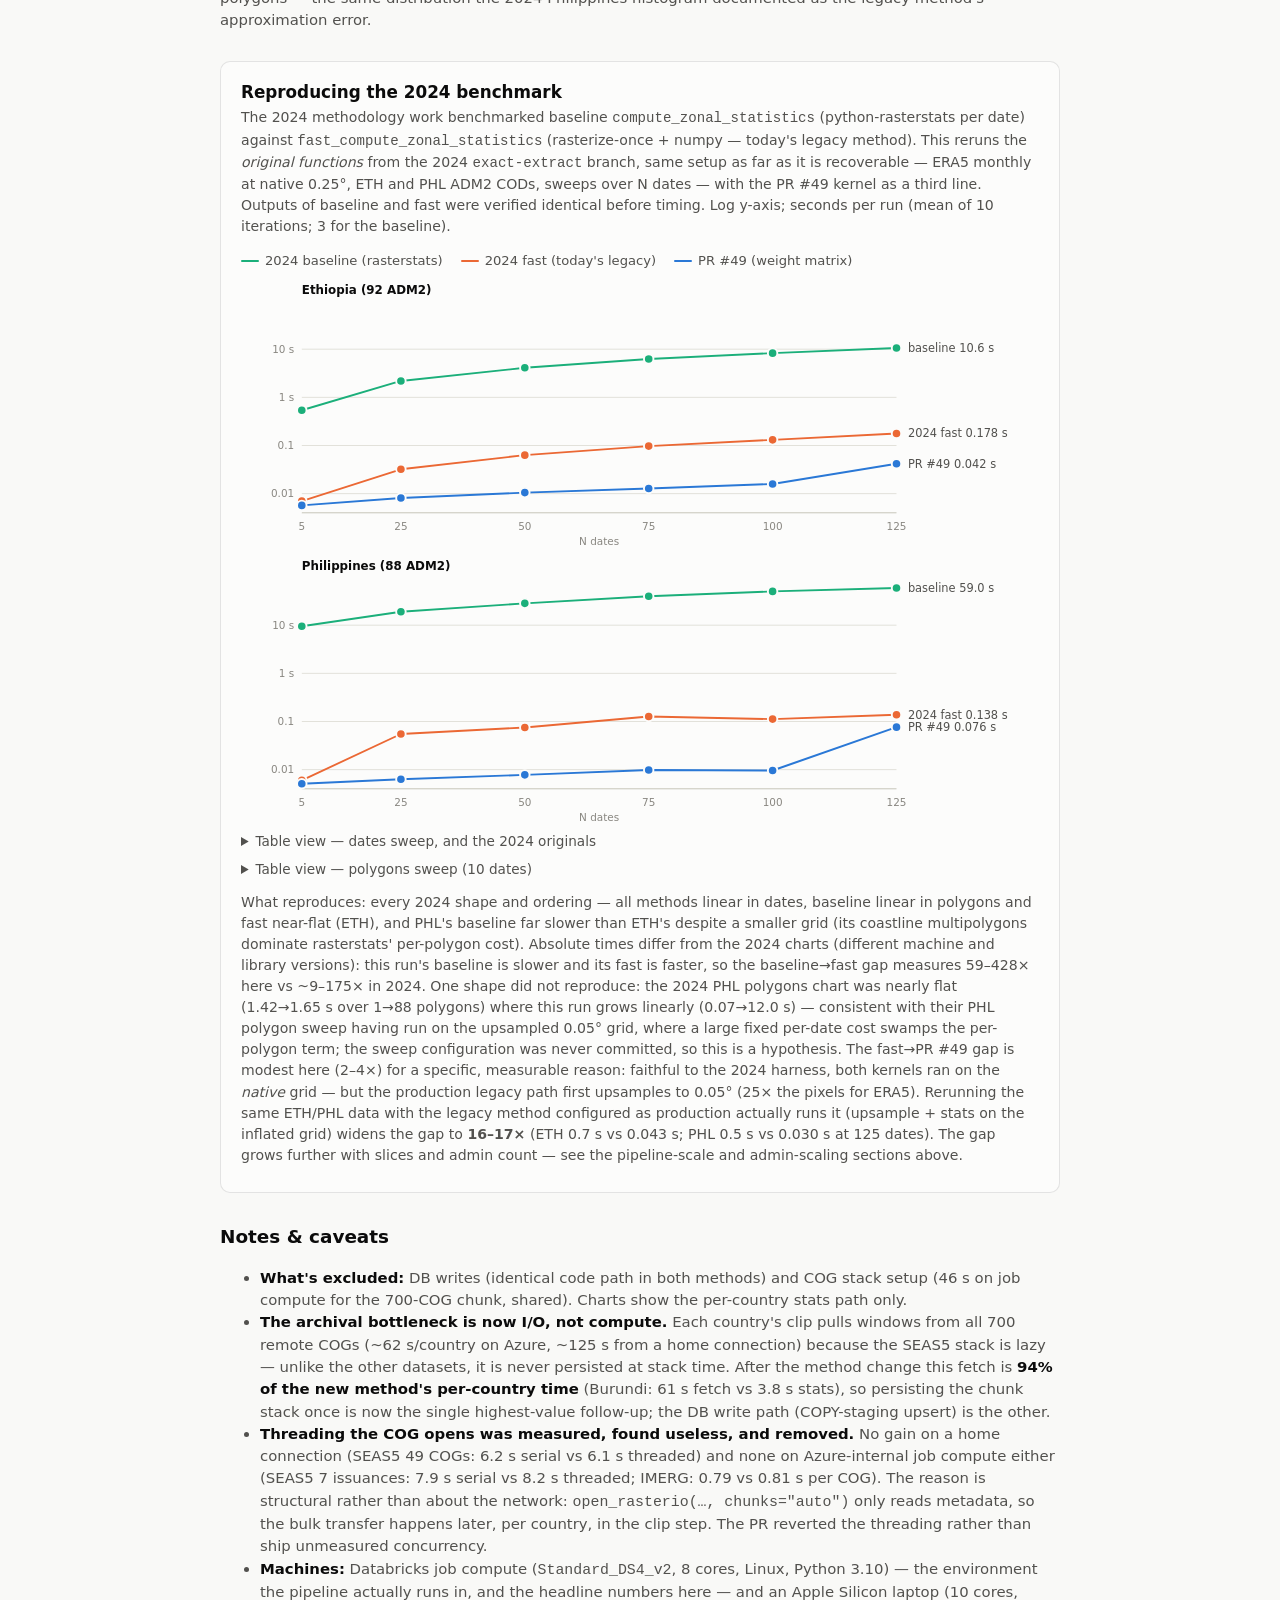
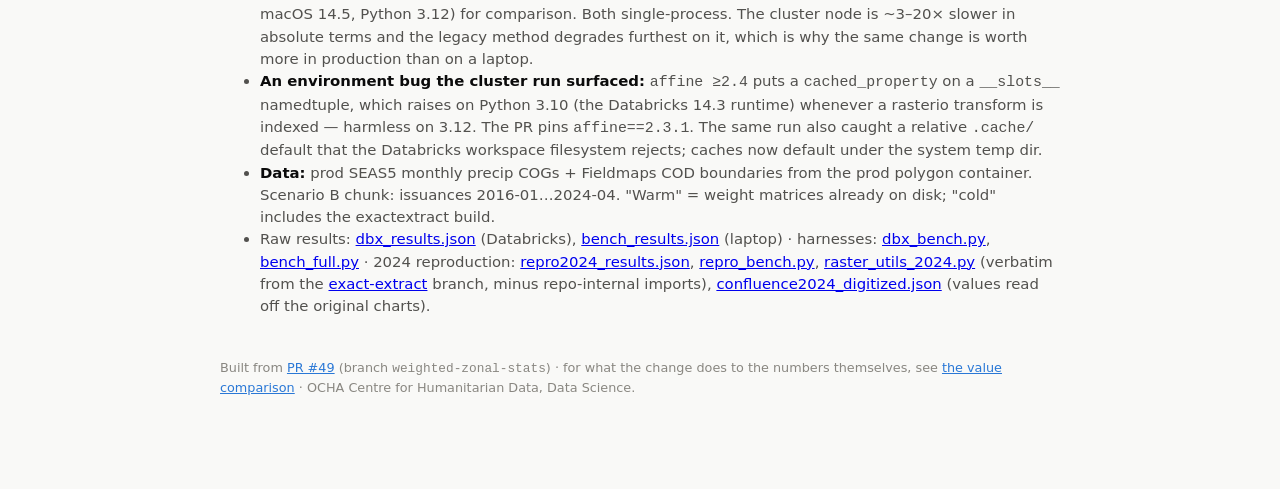
==== commit b6ed76e9: "Add 2-D admins x dates scaling heatmap (Databricks job compute)" ====
--- a/benchmarks/index.html
+++ b/benchmarks/index.html
@@ -220,6 +220,38 @@
       </tbody>
     </table>
   </details>
+</figure>
+
+<figure id="fig-grid">
+  <h2>Both axes at once: admin units × dates</h2>
+  <p class="caption">
+    The two sweeps above each vary one axis. This walks the full grid, so the
+    interaction is visible. Cell colour and label are the speedup of
+    PR&nbsp;#49 over the legacy method, on Databricks job compute, running the
+    real pipeline runners (weighted median and row validation included) over
+    synthetic non-pixel-aligned polygons on a Nigeria-sized SEAS5 grid.
+  </p>
+  <div id="chart-grid"></div>
+  <details><summary>Table view — absolute seconds</summary>
+    <div class="scroll"><table>
+      <thead><tr><th>Admin units</th><th>Dates</th><th>Legacy (s)</th><th>PR #49 (s)</th><th>Speedup</th></tr></thead>
+      <tbody id="grid-tbody"></tbody>
+    </table></div>
+  </details>
+  <p class="caption" style="margin-top:12px">
+    The two axes behave completely differently. Legacy cost is a clean
+    product of both — 3,000 admins over 200 dates costs it
+    <strong>749&nbsp;s</strong>. The new method is close to <em>flat</em> in
+    dates: at 3,000 admins, going from 1 date to 200 moves it only
+    0.61&nbsp;s → 0.97&nbsp;s, because the sparse matrix product over 200
+    slices costs barely more than over one. So the multiplier comes from the
+    <strong>date</strong> axis, while the admin axis mostly sets the floor
+    (5–8× at a single date, where neither method amortises anything). The
+    practical reading: daily update runs sit in the cheap corner either way,
+    and adding admin units is close to free — 800 → 3,000 admins costs the
+    new method 0.25&nbsp;s → 0.97&nbsp;s at 200 dates, where it costs the
+    legacy method 199&nbsp;s → 749&nbsp;s.
+  </p>
 </figure>
 
 <figure id="fig-update">
@@ -641,6 +673,117 @@
     });
   })();
 
+  // ---- 2-D speedup heatmap: admins x dates ----
+  (function () {
+    var GRID = {"source": "Databricks job compute (Standard_DS4_v2), run 388778747752852", "cells": [{"a": 10, "d": 1, "legacy": 0.043, "new": 0.0093, "speedup": 4.6}, {"a": 50, "d": 1, "legacy": 0.117, "new": 0.019, "speedup": 6.2}, {"a": 200, "d": 1, "legacy": 0.35, "new": 0.0471, "speedup": 7.4}, {"a": 800, "d": 1, "legacy": 1.285, "new": 0.1658, "speedup": 7.8}, {"a": 3000, "d": 1, "legacy": 5.073, "new": 0.6094, "speedup": 8.3}, {"a": 10, "d": 10, "legacy": 0.222, "new": 0.0105, "speedup": 21.1}, {"a": 50, "d": 10, "legacy": 0.807, "new": 0.0194, "speedup": 41.6}, {"a": 200, "d": 10, "legacy": 3.227, "new": 0.0493, "speedup": 65.5}, {"a": 800, "d": 10, "legacy": 12.41, "new": 0.1753, "speedup": 70.8}, {"a": 3000, "d": 10, "legacy": 46.582, "new": 0.6371, "speedup": 73.1}, {"a": 10, "d": 50, "legacy": 0.889, "new": 0.0106, "speedup": 83.9}, {"a": 50, "d": 50, "legacy": 3.463, "new": 0.0224, "speedup": 154.6}, {"a": 200, "d": 50, "legacy": 13.11, "new": 0.0568, "speedup": 230.8}, {"a": 800, "d": 50, "legacy": 50.129, "new": 0.1928, "speedup": 260.0}, {"a": 3000, "d": 50, "legacy": 183.954, "new": 0.6794, "speedup": 270.8}, {"a": 10, "d": 200, "legacy": 3.126, "new": 0.0172, "speedup": 181.7}, {"a": 50, "d": 200, "legacy": 13.424, "new": 0.0312, "speedup": 430.3}, {"a": 200, "d": 200, "legacy": 51.799, "new": 0.0798, "speedup": 649.1}, {"a": 800, "d": 200, "legacy": 198.992, "new": 0.2537, "speedup": 784.4}, {"a": 3000, "d": 200, "legacy": 749.024, "new": 0.9651, "speedup": 776.1}]};
+    var ADMINS = [10, 50, 200, 800, 3000];
+    var DATES = [1, 10, 50, 200];
+    var container = document.getElementById("chart-grid");
+    var W = 840, padL = 74, padT = 30, padR = 118, padB = 42;
+    var cw = (W - padL - padR) / DATES.length, ch = 46;
+    var H = padT + ADMINS.length * ch + padB;
+    var svg = el("svg", { viewBox: "0 0 " + W + " " + H, "class": "chart-svg",
+      role: "img", "aria-label": "Heatmap of speedup by admin-unit count and number of dates" },
+      container);
+
+    // sequential blue ramp, log-scaled across the speedup range
+    var RAMP = ["#cde2fb", "#9ec5f4", "#6da7ec", "#3987e5", "#256abf",
+                "#184f95", "#0d366b"];
+    var lo = Math.log10(4), hi = Math.log10(800);
+    function fill(v) {
+      var t = (Math.log10(v) - lo) / (hi - lo);
+      var i = Math.round(Math.max(0, Math.min(1, t)) * (RAMP.length - 1));
+      return RAMP[i];
+    }
+    function inkFor(v) {
+      // white on the darker half of the ramp, ink on the lighter half
+      return (Math.log10(v) - lo) / (hi - lo) > 0.5 ? "#ffffff" : "#0b0b0b";
+    }
+
+    DATES.forEach(function (d, j) {
+      var t = el("text", { x: padL + j * cw + cw / 2, y: padT - 12,
+        "text-anchor": "middle", "font-size": 11.5,
+        fill: color("--text-secondary") }, svg);
+      t.textContent = d + (d === 1 ? " date" : " dates");
+    });
+    ADMINS.forEach(function (a, i) {
+      var t = el("text", { x: padL - 10, y: padT + i * ch + ch / 2 + 4,
+        "text-anchor": "end", "font-size": 12,
+        fill: color("--text-primary") }, svg);
+      t.textContent = a.toLocaleString("en-US");
+    });
+    var yl = el("text", { x: 14, y: padT + (ADMINS.length * ch) / 2,
+      "font-size": 11, fill: color("--muted"),
+      transform: "rotate(-90 14 " + (padT + (ADMINS.length * ch) / 2) + ")",
+      "text-anchor": "middle" }, svg);
+    yl.textContent = "admin units";
+
+    var byKey = {};
+    GRID.cells.forEach(function (c) { byKey[c.a + "_" + c.d] = c; });
+
+    ADMINS.forEach(function (a, i) {
+      DATES.forEach(function (d, j) {
+        var c = byKey[a + "_" + d];
+        if (!c) return;
+        var x0 = padL + j * cw, y0 = padT + i * ch;
+        // 2px surface gap between cells rather than a stroke
+        el("rect", { x: x0 + 1, y: y0 + 1, width: cw - 2, height: ch - 2,
+          rx: 4, fill: fill(c.speedup) }, svg);
+        var lbl = el("text", { x: x0 + cw / 2, y: y0 + ch / 2 + 4,
+          "text-anchor": "middle", "font-size": 12.5, "font-weight": 600,
+          fill: inkFor(c.speedup) }, svg);
+        lbl.textContent = c.speedup + "×";
+        var hit = el("rect", { x: x0, y: y0, width: cw, height: ch,
+          fill: "transparent", tabindex: 0 }, svg);
+        function over(evt) {
+          showTip(evt, a.toLocaleString("en-US") + " admin units × " +
+            d + (d === 1 ? " date" : " dates"), [
+            { color: color("--series-new"), value: c.new + " s", label: "PR #49" },
+            { color: color("--series-legacy"), value: c.legacy + " s", label: "legacy" },
+            { color: "transparent", value: c.speedup + "×", label: "speedup" }
+          ]);
+        }
+        hit.addEventListener("pointermove", over);
+        hit.addEventListener("pointerleave", hideTip);
+        hit.addEventListener("focus", function () {
+          var b = hit.getBoundingClientRect();
+          over({ clientX: b.left + 30, clientY: b.top + 10 });
+        });
+        hit.addEventListener("blur", hideTip);
+      });
+    });
+
+    // scale legend
+    var lx = W - padR + 16, ly = padT;
+    var lt = el("text", { x: lx, y: ly - 12, "font-size": 10.5,
+      fill: color("--muted") }, svg);
+    lt.textContent = "speedup";
+    RAMP.forEach(function (c, i) {
+      el("rect", { x: lx, y: ly + i * 22, width: 18, height: 20, rx: 3,
+        fill: c }, svg);
+    });
+    [[0, "4×"], [RAMP.length - 1, "800×"]].forEach(function (p) {
+      var t = el("text", { x: lx + 24, y: ly + p[0] * 22 + 14,
+        "font-size": 10.5, fill: color("--text-secondary") }, svg);
+      t.textContent = p[1];
+    });
+
+    // table view
+    var tb = document.getElementById("grid-tbody");
+    GRID.cells.slice().sort(function (p, q) {
+      return p.a - q.a || p.d - q.d;
+    }).forEach(function (c) {
+      var tr = document.createElement("tr");
+      [c.a.toLocaleString("en-US"), c.d, c.legacy, c.new, c.speedup + "×"]
+        .forEach(function (v) {
+          var td = document.createElement("td");
+          td.textContent = v;
+          tr.appendChild(td);
+        });
+      tb.appendChild(tr);
+    });
+  })();
+
   // 2024 reproduction: linear-x (N dates), log-y (seconds), three series
   function reproChart(containerId, title, data, yMinLog, yMaxLog, yTicks) {
     var container = document.getElementById(containerId);
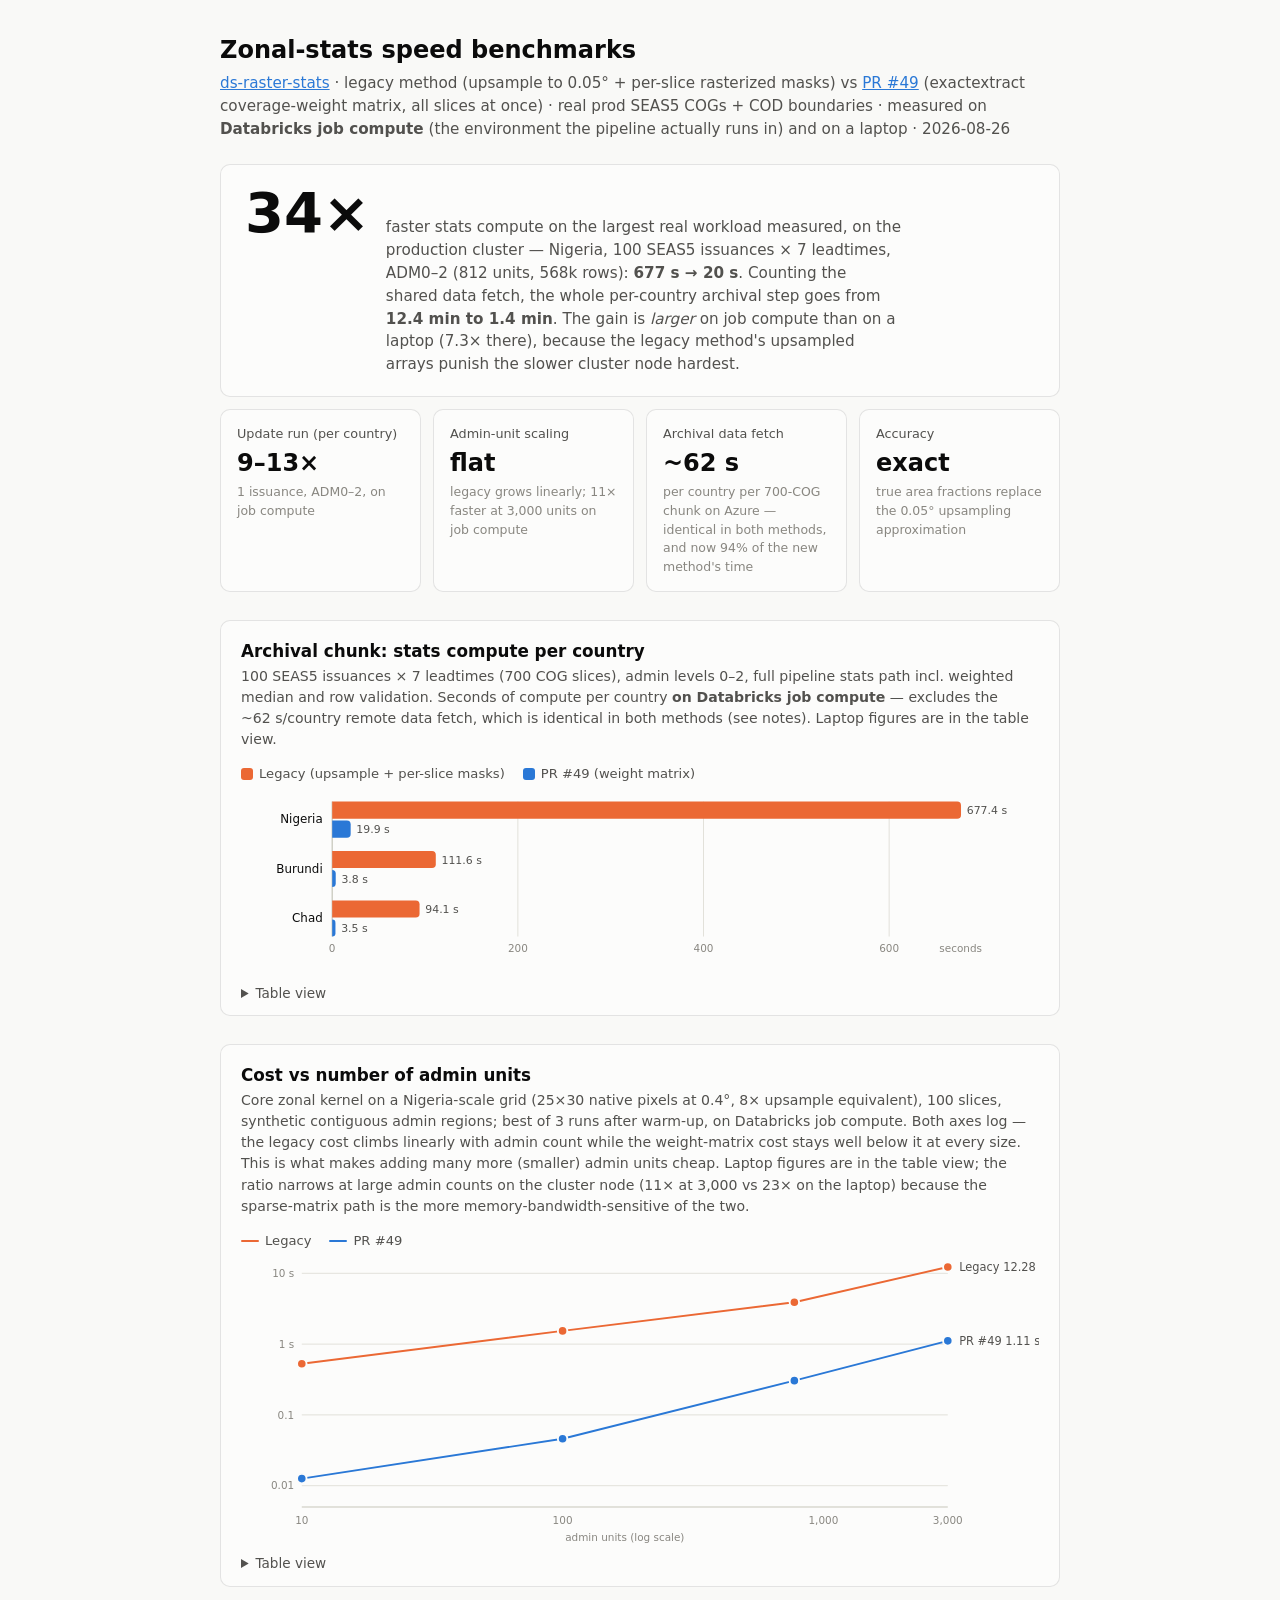
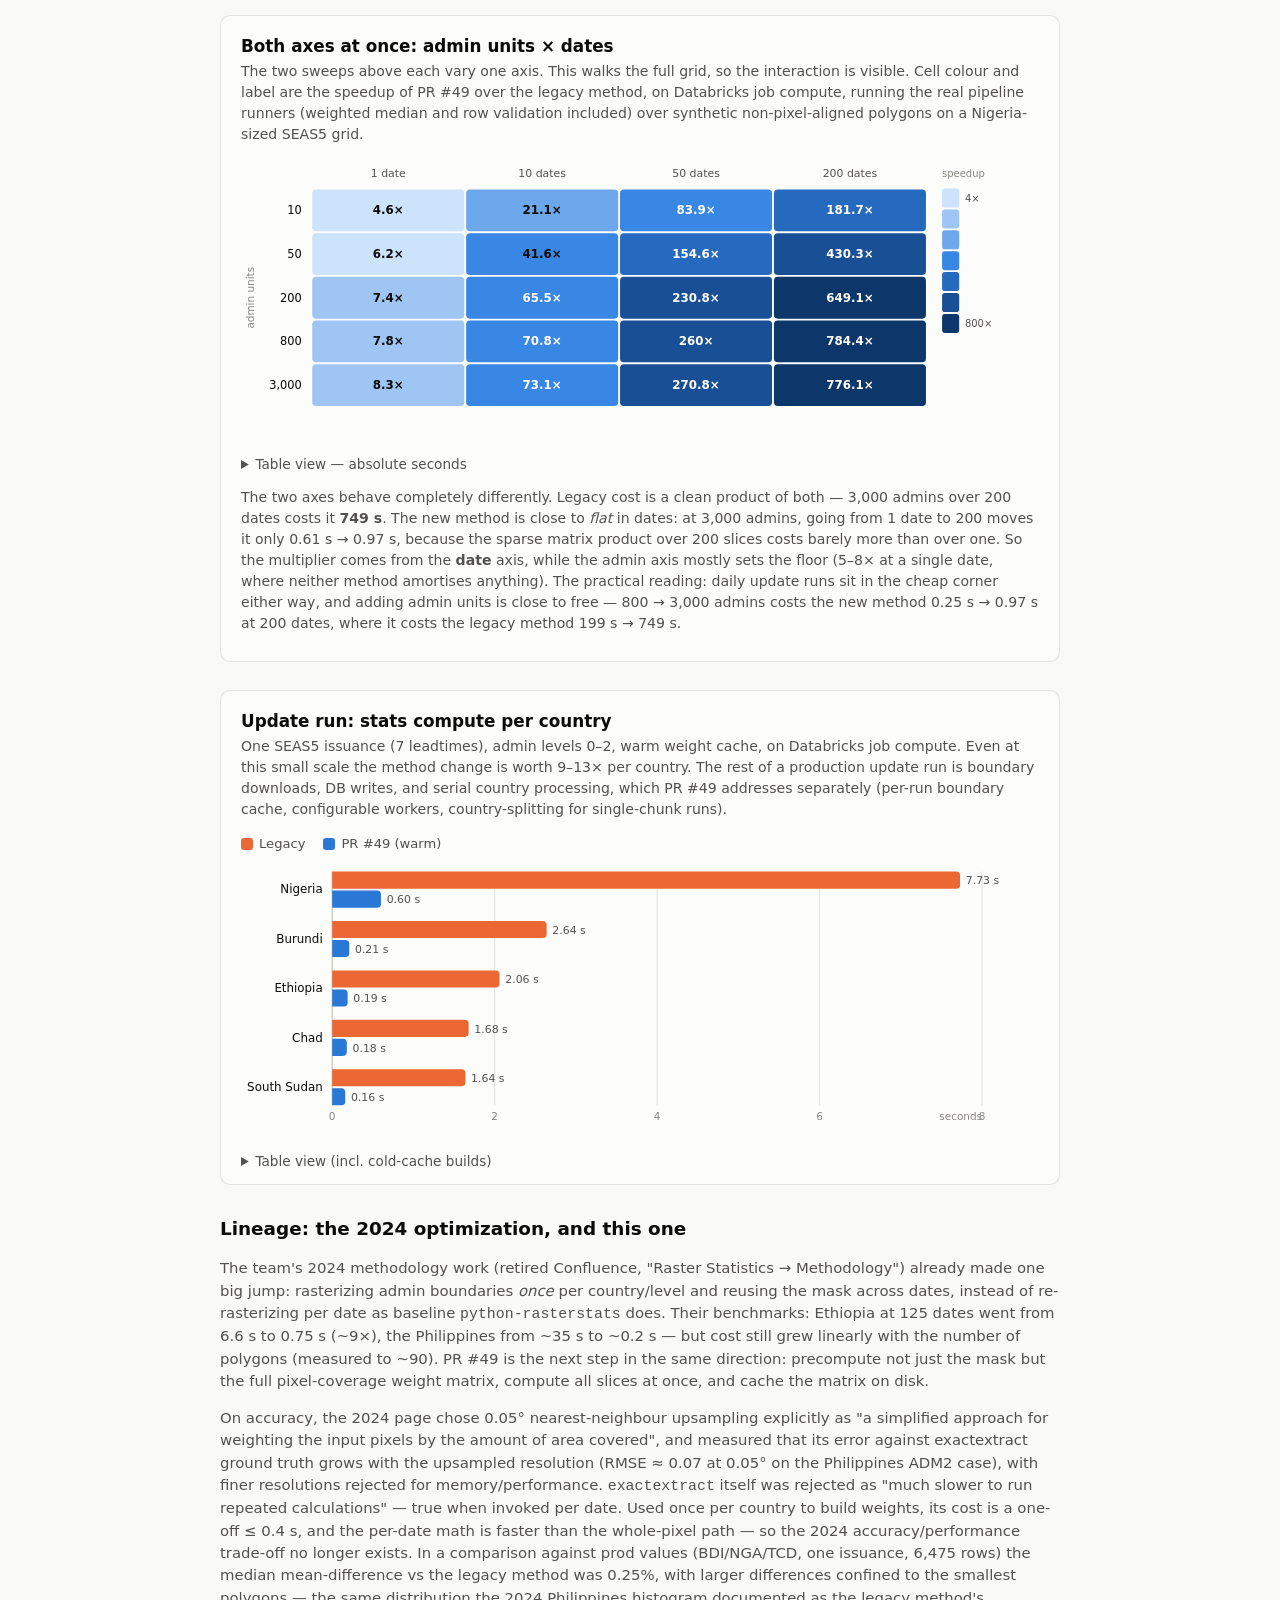
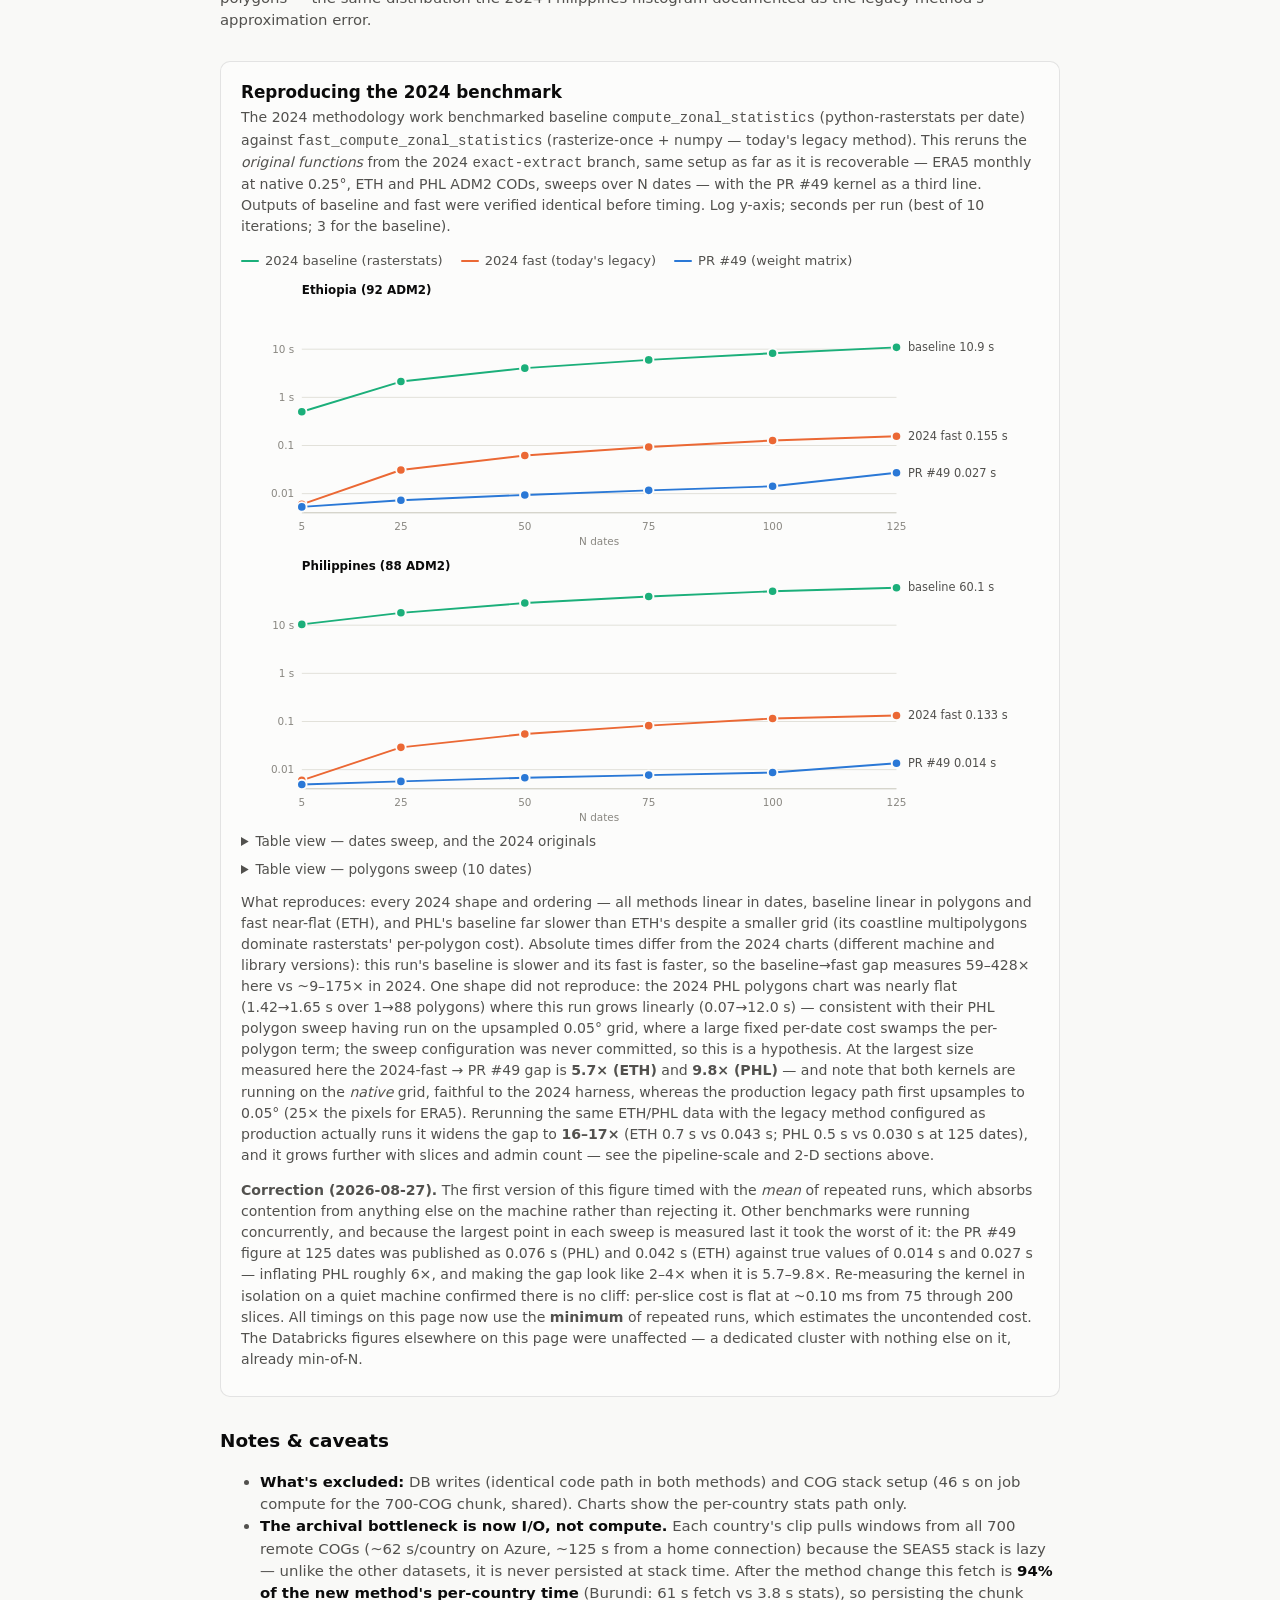
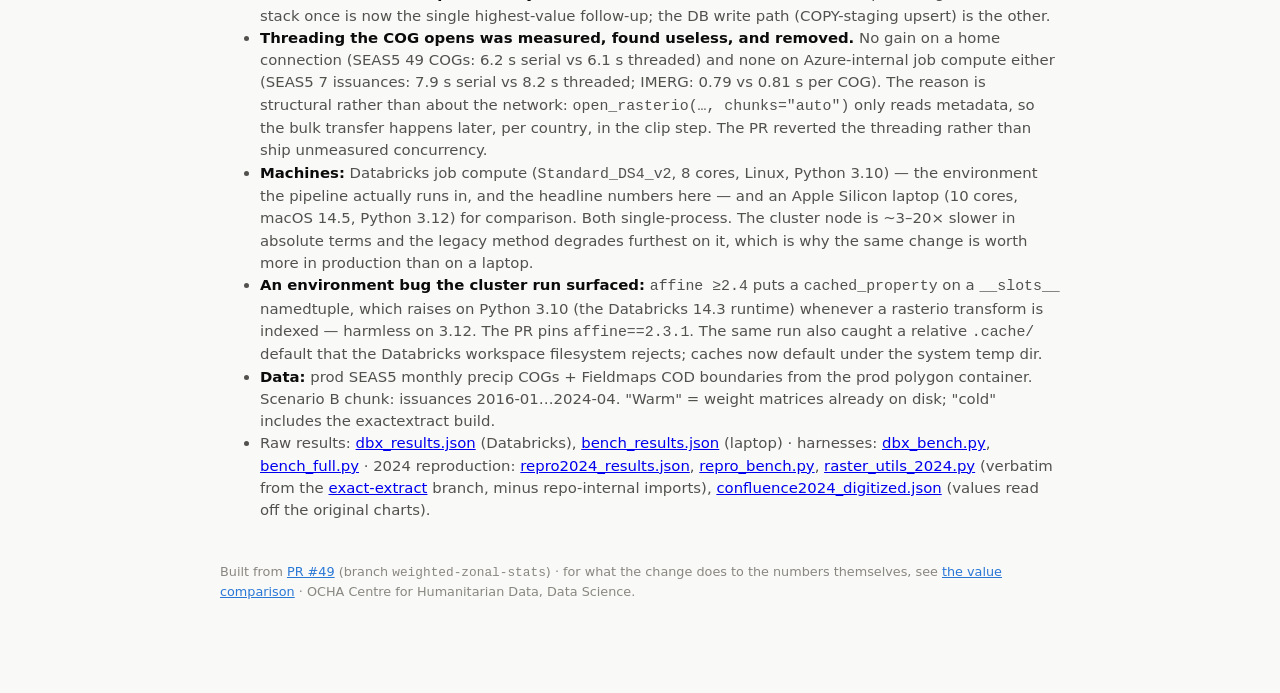
==== commit ce2172a9: "Correct 2024-reproduction timings: min-of-N instead of mean The mean absorbed contention from concur" ====
--- a/benchmarks/index.html
+++ b/benchmarks/index.html
@@ -327,7 +327,7 @@
     recoverable — ERA5 monthly at native 0.25°, ETH and PHL ADM2 CODs,
     sweeps over N dates — with the PR&nbsp;#49 kernel as a third line.
     Outputs of baseline and fast were verified identical before timing.
-    Log y-axis; seconds per run (mean of 10 iterations; 3 for the baseline).
+    Log y-axis; seconds per run (best of 10 iterations; 3 for the baseline).
   </p>
   <div class="legend">
     <span class="key"><span class="linekey" style="background:var(--series-base)"></span>2024 baseline (rasterstats)</span>
@@ -340,10 +340,10 @@
     <table>
       <thead><tr><th>Country · N dates</th><th>Baseline (s)</th><th>Fast (s)</th><th>PR #49 (s)</th><th>2024 chart: baseline / fast (s)</th></tr></thead>
       <tbody>
-        <tr><td>ETH · 5</td><td>0.54</td><td>0.007</td><td>0.006</td><td>~0.5 / ~0.05</td></tr>
-        <tr><td>ETH · 125</td><td>10.56</td><td>0.178</td><td>0.042</td><td>~6.6 / ~0.75</td></tr>
-        <tr><td>PHL · 5</td><td>9.53</td><td>0.006</td><td>0.005</td><td>~1.4 / ~0.02</td></tr>
-        <tr><td>PHL · 125</td><td>59.04</td><td>0.138</td><td>0.076</td><td>~35.3 / ~0.2</td></tr>
+        <tr><td>ETH · 5</td><td>0.50</td><td>0.006</td><td>0.005</td><td>~0.5 / ~0.05</td></tr>
+        <tr><td>ETH · 125</td><td>10.93</td><td>0.155</td><td>0.027</td><td>~6.6 / ~0.75</td></tr>
+        <tr><td>PHL · 5</td><td>10.39</td><td>0.006</td><td>0.005</td><td>~1.4 / ~0.02</td></tr>
+        <tr><td>PHL · 125</td><td>60.12</td><td>0.133</td><td>0.014</td><td>~35.3 / ~0.2</td></tr>
       </tbody>
     </table>
   </details>
@@ -351,12 +351,12 @@
     <table>
       <thead><tr><th>Country · N polygons</th><th>Baseline (s)</th><th>Fast (s)</th><th>PR #49 (s)</th></tr></thead>
       <tbody>
-        <tr><td>ETH · 1</td><td>0.045</td><td>0.013</td><td>0.0002</td></tr>
-        <tr><td>ETH · 25</td><td>0.316</td><td>0.008</td><td>0.0017</td></tr>
-        <tr><td>ETH · 92</td><td>0.931</td><td>0.013</td><td>0.0061</td></tr>
-        <tr><td>PHL · 1</td><td>0.069</td><td>0.008</td><td>0.0002</td></tr>
-        <tr><td>PHL · 25</td><td>5.495</td><td>0.008</td><td>0.0016</td></tr>
-        <tr><td>PHL · 88</td><td>11.971</td><td>0.015</td><td>0.0054</td></tr>
+        <tr><td>ETH · 1</td><td>0.046</td><td>0.006</td><td>0.0001</td></tr>
+        <tr><td>ETH · 25</td><td>0.310</td><td>0.008</td><td>0.0016</td></tr>
+        <tr><td>ETH · 92</td><td>0.963</td><td>0.013</td><td>0.0057</td></tr>
+        <tr><td>PHL · 1</td><td>0.061</td><td>0.006</td><td>0.0002</td></tr>
+        <tr><td>PHL · 25</td><td>5.471</td><td>0.008</td><td>0.0015</td></tr>
+        <tr><td>PHL · 88</td><td>12.919</td><td>0.013</td><td>0.0051</td></tr>
       </tbody>
     </table>
   </details>
@@ -373,15 +373,33 @@
     (0.07→12.0&nbsp;s) — consistent with their PHL polygon sweep having run
     on the upsampled 0.05° grid, where a large fixed per-date cost swamps
     the per-polygon term; the sweep configuration was never committed, so
-    this is a hypothesis. The fast→PR&nbsp;#49 gap is modest here (2–4×) for
-    a specific, measurable reason: faithful to the 2024 harness, both kernels
-    ran on the <em>native</em> grid — but the production legacy path first
-    upsamples to 0.05° (25× the pixels for ERA5). Rerunning the same ETH/PHL
-    data with the legacy method configured as production actually runs it
-    (upsample + stats on the inflated grid) widens the gap to
-    <strong>16–17×</strong> (ETH 0.7&nbsp;s vs 0.043&nbsp;s; PHL 0.5&nbsp;s
-    vs 0.030&nbsp;s at 125 dates). The gap grows further with slices and
-    admin count — see the pipeline-scale and admin-scaling sections above.
+    this is a hypothesis. At the largest size measured here the 2024-fast →
+    PR&nbsp;#49 gap is <strong>5.7× (ETH)</strong> and
+    <strong>9.8× (PHL)</strong> — and note that both kernels are running on
+    the <em>native</em> grid, faithful to the 2024 harness, whereas the
+    production legacy path first upsamples to 0.05° (25× the pixels for
+    ERA5). Rerunning the same ETH/PHL data with the legacy method configured
+    as production actually runs it widens the gap to <strong>16–17×</strong>
+    (ETH 0.7&nbsp;s vs 0.043&nbsp;s; PHL 0.5&nbsp;s vs 0.030&nbsp;s at 125
+    dates), and it grows further with slices and admin count — see the
+    pipeline-scale and 2-D sections above.
+  </p>
+  <p class="caption" style="margin-top:10px">
+    <strong>Correction (2026-08-27).</strong> The first version of this
+    figure timed with the <em>mean</em> of repeated runs, which absorbs
+    contention from anything else on the machine rather than rejecting it.
+    Other benchmarks were running concurrently, and because the largest
+    point in each sweep is measured last it took the worst of it: the
+    PR&nbsp;#49 figure at 125 dates was published as 0.076&nbsp;s (PHL) and
+    0.042&nbsp;s (ETH) against true values of 0.014&nbsp;s and
+    0.027&nbsp;s — inflating PHL roughly 6×, and making the gap look like
+    2–4× when it is 5.7–9.8×. Re-measuring the kernel in isolation on a
+    quiet machine confirmed there is no cliff: per-slice cost is flat at
+    ~0.10&nbsp;ms from 75 through 200 slices. All timings on this page now
+    use the <strong>minimum</strong> of repeated runs, which estimates the
+    uncontended cost. The Databricks figures elsewhere on this page were
+    unaffected — a dedicated cluster with nothing else on it, already
+    min-of-N.
   </p>
 </figure>
 
@@ -865,16 +883,16 @@
 
   reproChart("chart-repro-eth", "Ethiopia (92 ADM2)", {
     n: [5, 25, 50, 75, 100, 125],
-    baseline: [0.539, 2.191, 4.106, 6.266, 8.281, 10.558],
-    fast: [0.007, 0.032, 0.063, 0.097, 0.131, 0.178],
-    nw: [0.0057, 0.0081, 0.0105, 0.0128, 0.0159, 0.0418]
+    baseline: [0.502, 2.126, 4.040, 5.993, 8.239, 10.929],
+    fast: [0.006, 0.031, 0.062, 0.093, 0.127, 0.155],
+    nw: [0.0053, 0.0073, 0.0094, 0.0117, 0.0142, 0.0271]
   }, Math.log10(0.004), Math.log10(80), [0.01, 0.1, 1, 10]);
 
   reproChart("chart-repro-phl", "Philippines (88 ADM2)", {
     n: [5, 25, 50, 75, 100, 125],
-    baseline: [9.529, 19.005, 28.418, 39.761, 50.278, 59.038],
-    fast: [0.006, 0.055, 0.075, 0.127, 0.112, 0.138],
-    nw: [0.0051, 0.0063, 0.0078, 0.0098, 0.0096, 0.0762]
+    baseline: [10.388, 18.059, 28.859, 39.451, 50.680, 60.116],
+    fast: [0.006, 0.029, 0.055, 0.082, 0.115, 0.133],
+    nw: [0.0049, 0.0057, 0.0068, 0.0077, 0.0087, 0.0136]
   }, Math.log10(0.004), Math.log10(80), [0.01, 0.1, 1, 10]);
 })();
 </script>
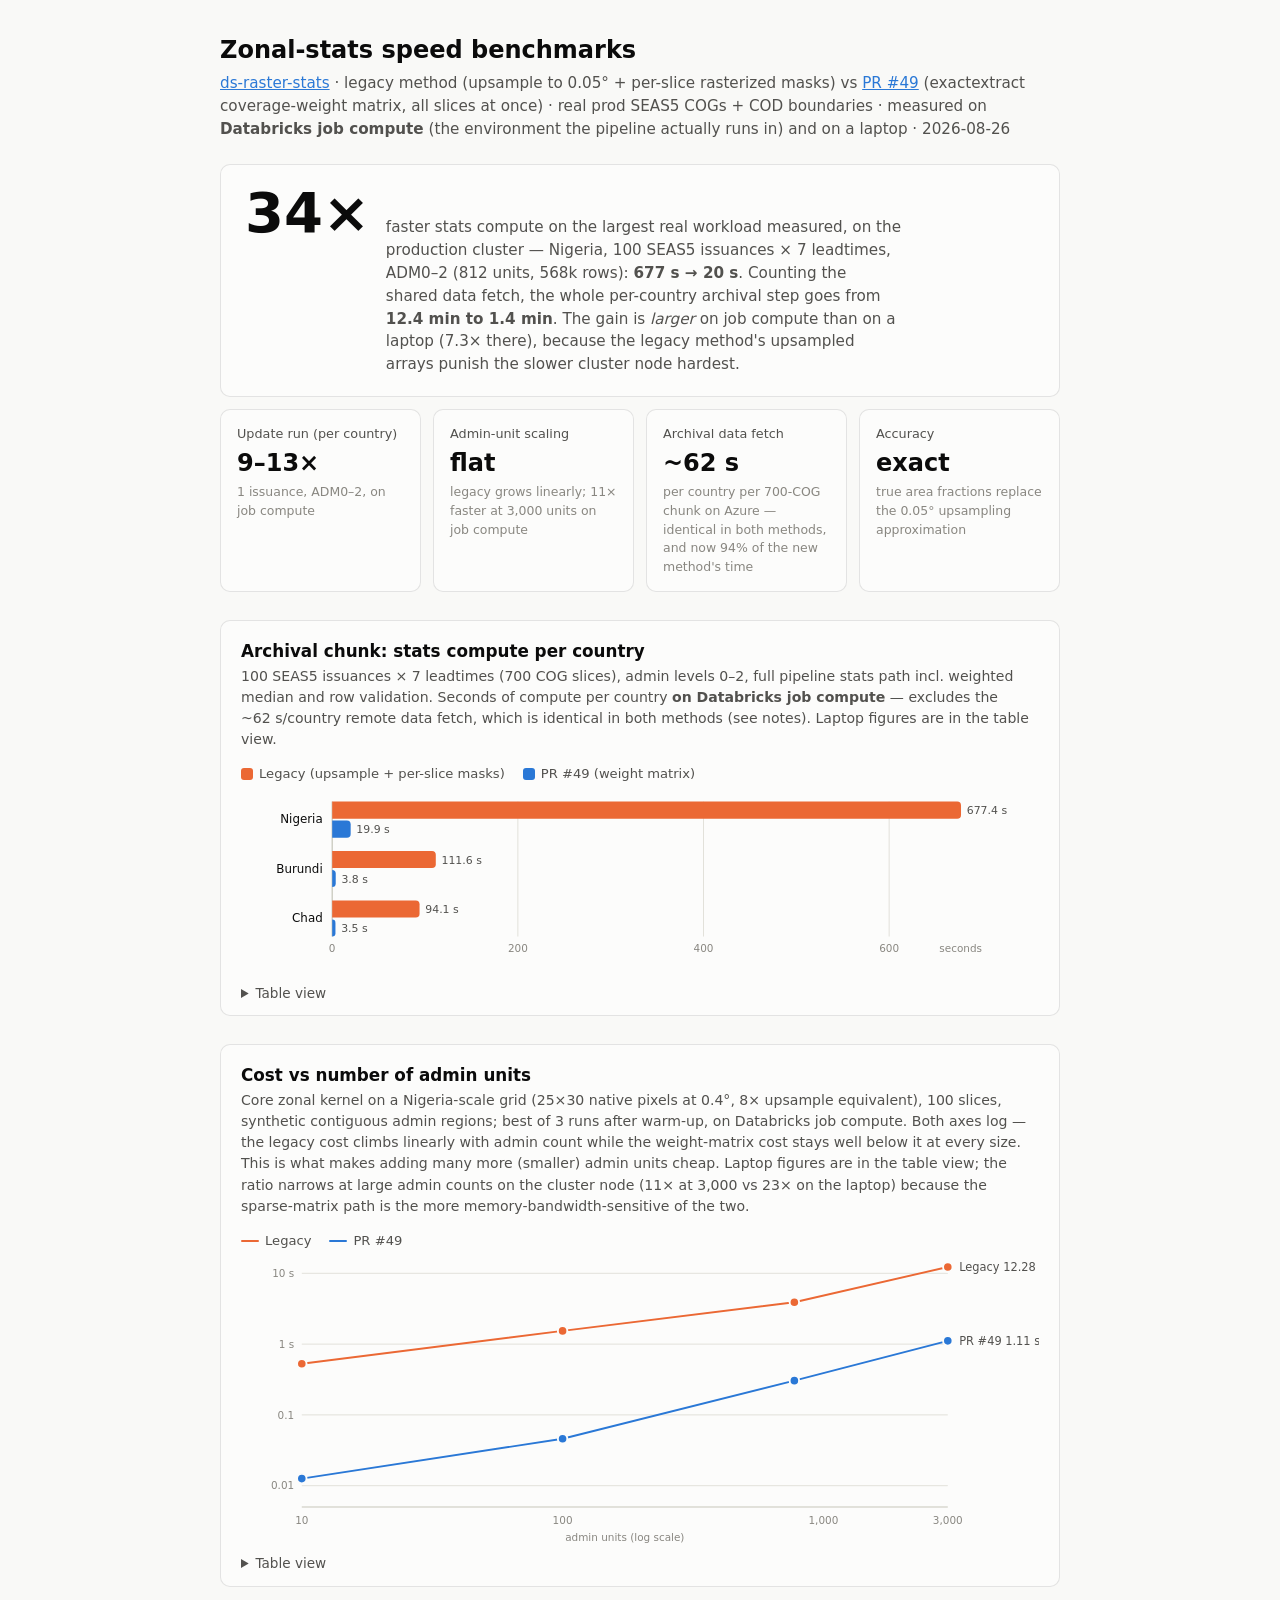
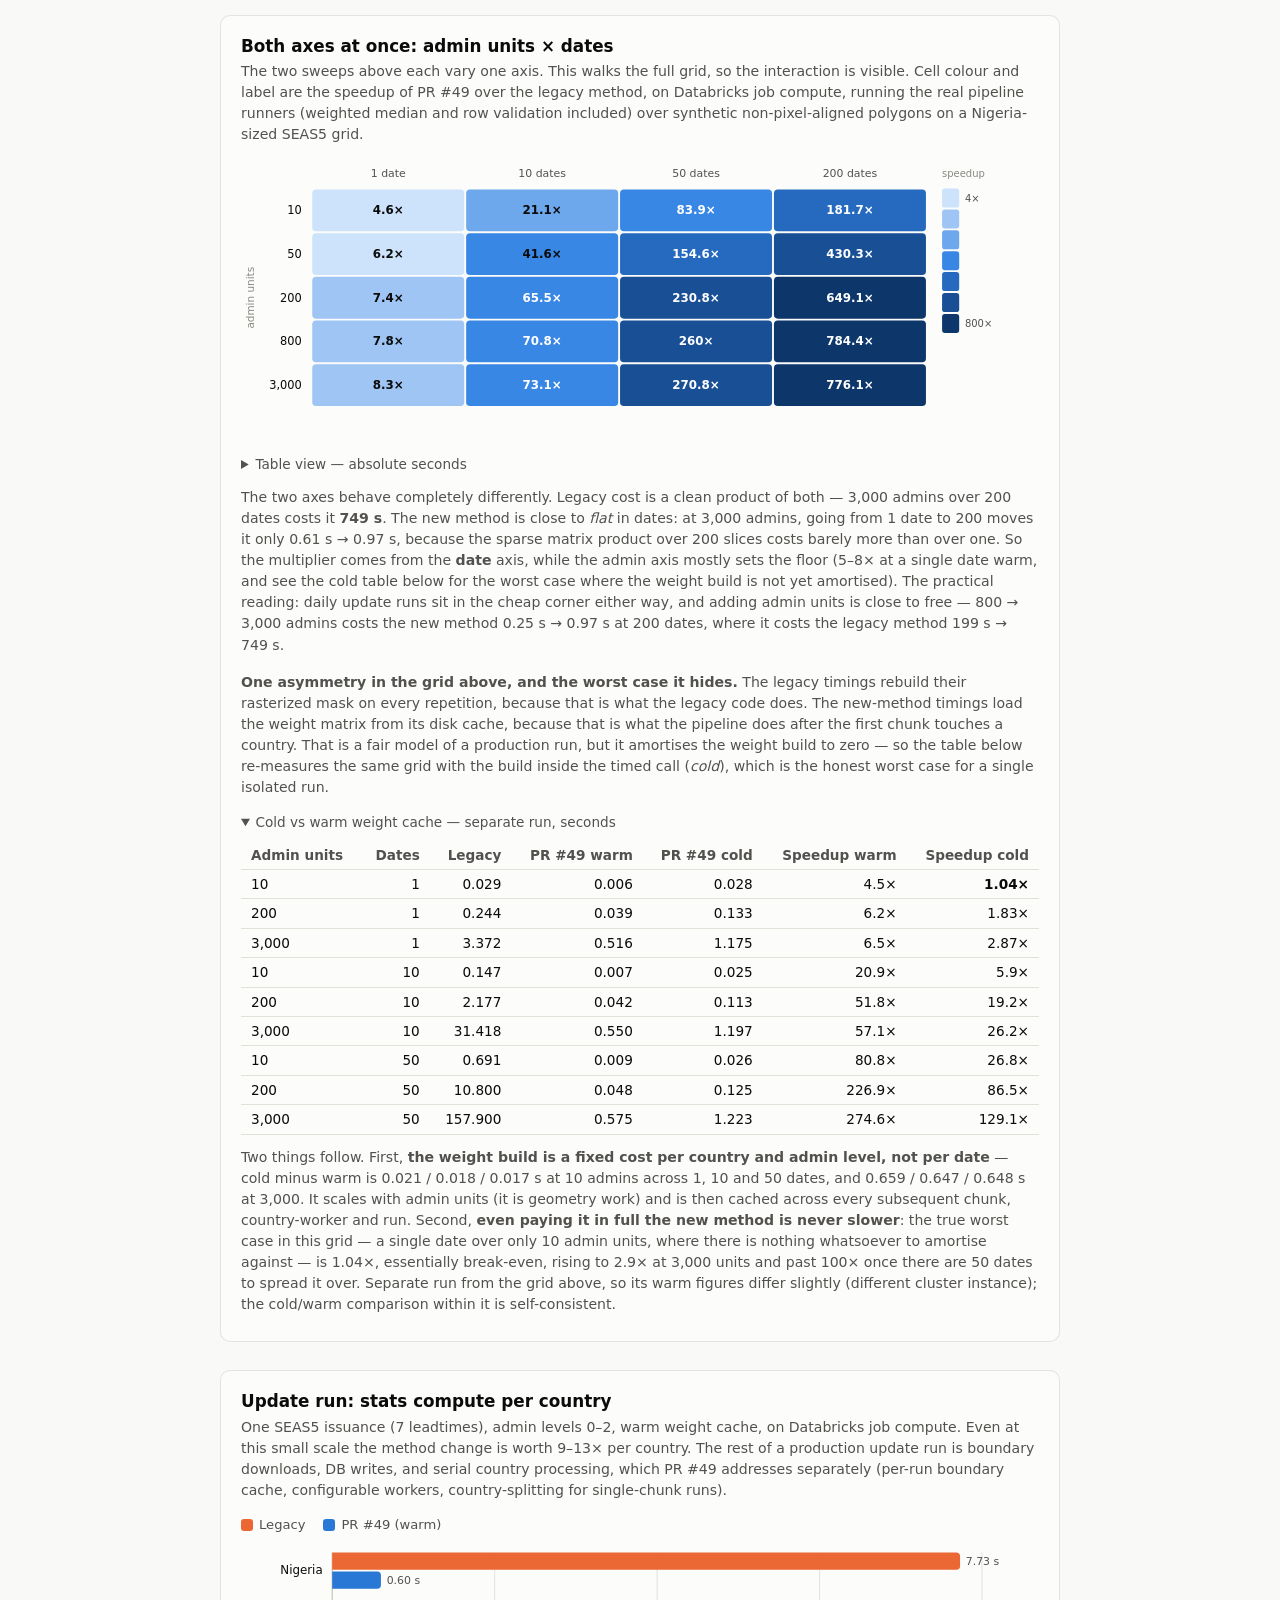
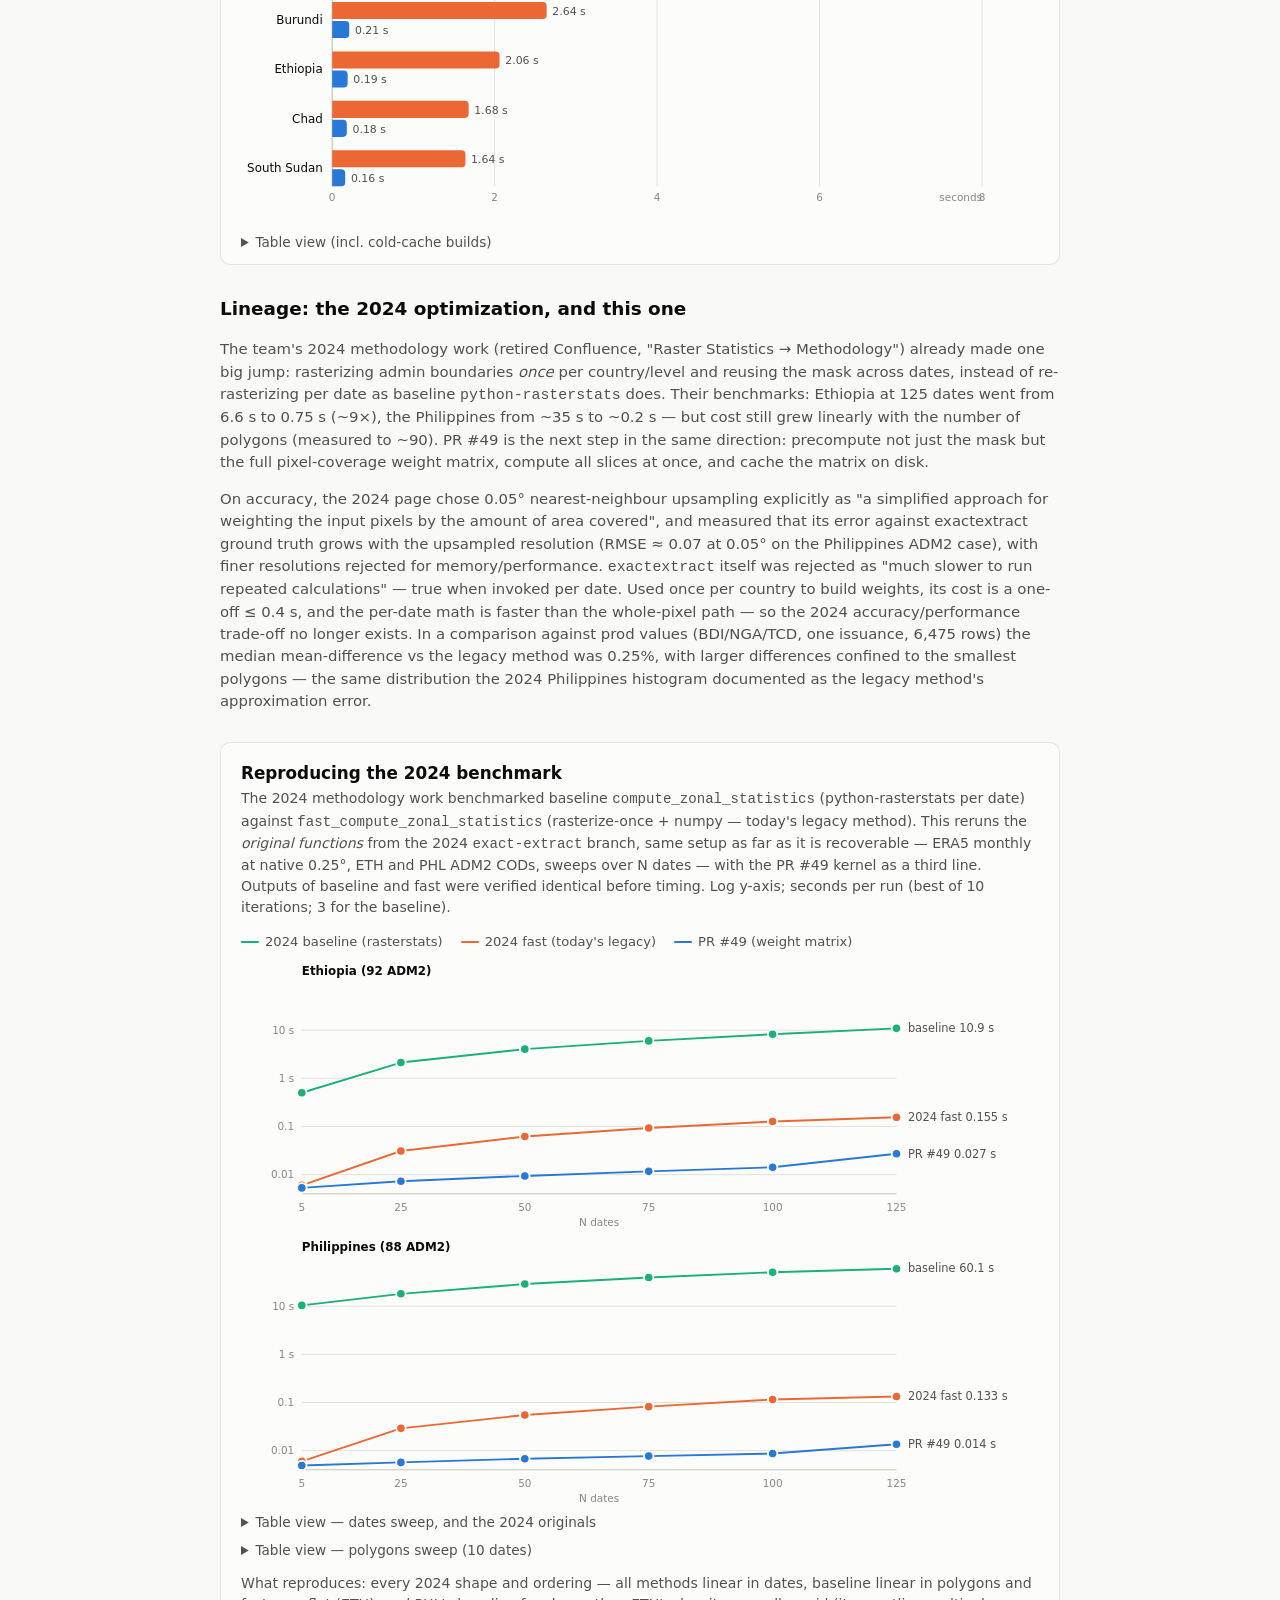
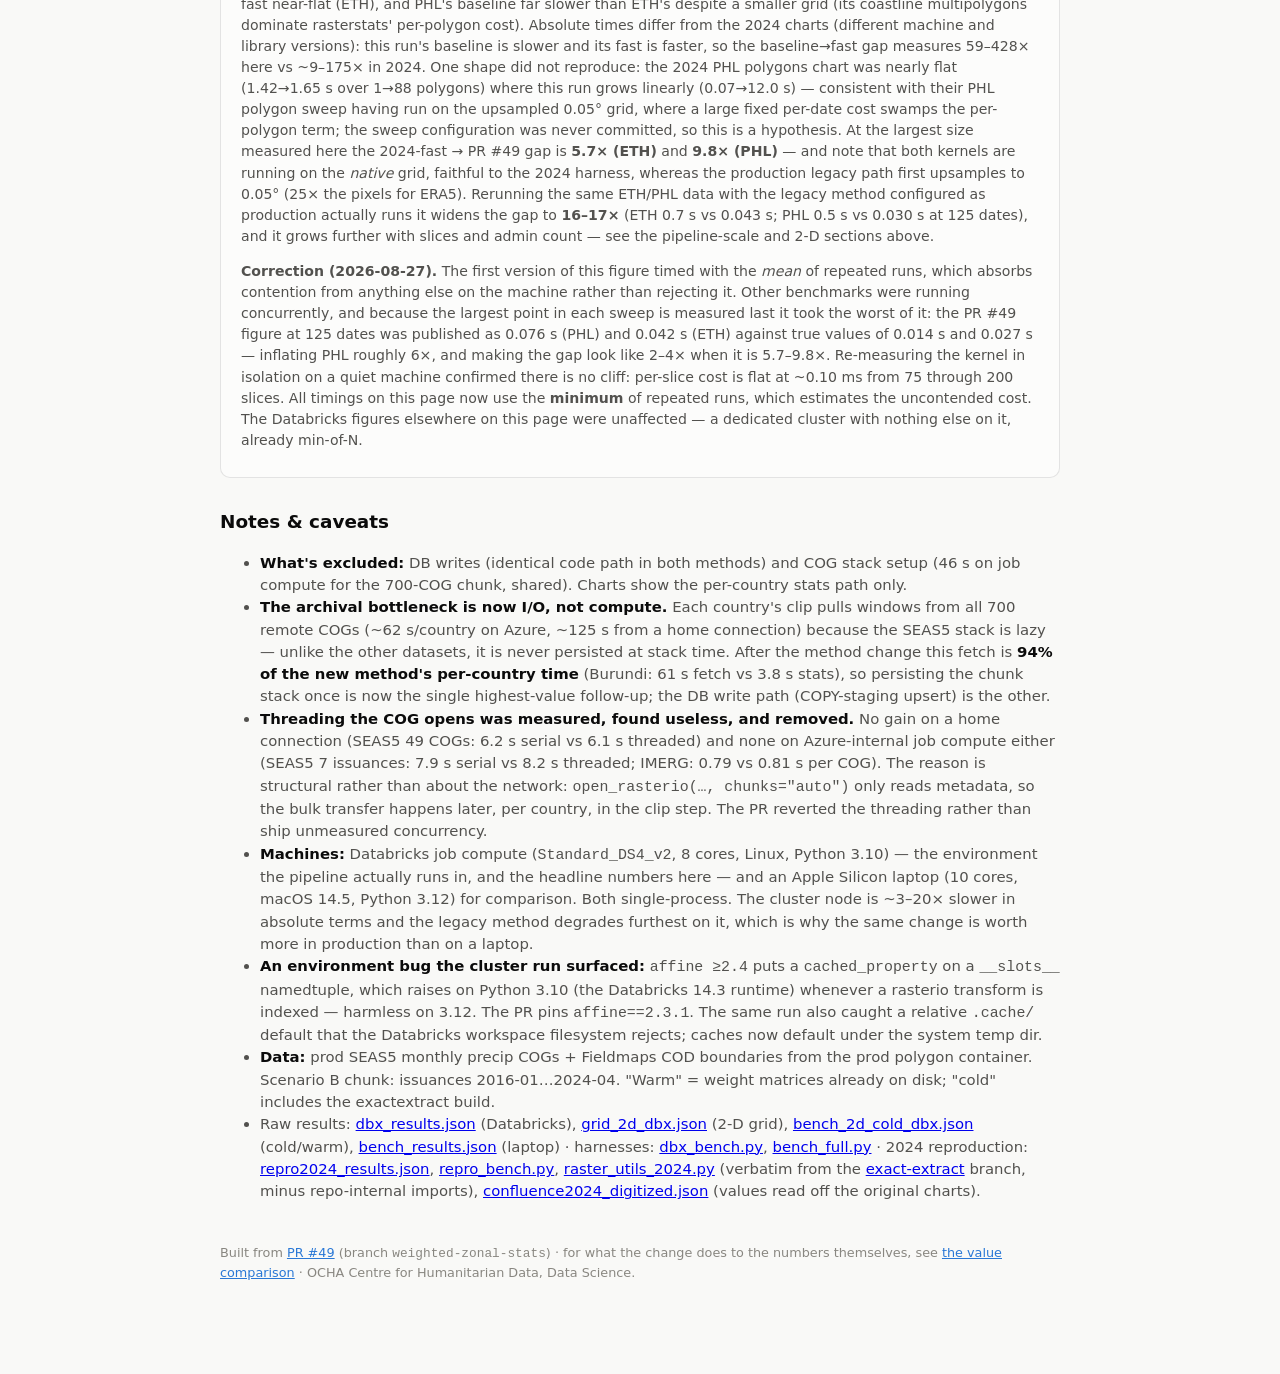
==== commit 3c032c23: "Publish the cold weight-cache worst case alongside the warm grid Per review of PR #50: the grid amor" ====
--- a/benchmarks/index.html
+++ b/benchmarks/index.html
@@ -246,11 +246,53 @@
     0.61&nbsp;s → 0.97&nbsp;s, because the sparse matrix product over 200
     slices costs barely more than over one. So the multiplier comes from the
     <strong>date</strong> axis, while the admin axis mostly sets the floor
-    (5–8× at a single date, where neither method amortises anything). The
+    (5–8× at a single date warm, and see the cold table below for the worst case where the weight build is not yet amortised). The
     practical reading: daily update runs sit in the cheap corner either way,
     and adding admin units is close to free — 800 → 3,000 admins costs the
     new method 0.25&nbsp;s → 0.97&nbsp;s at 200 dates, where it costs the
     legacy method 199&nbsp;s → 749&nbsp;s.
+  </p>
+
+  <p class="caption" style="margin-top:16px">
+    <strong>One asymmetry in the grid above, and the worst case it hides.</strong>
+    The legacy timings rebuild their rasterized mask on every repetition,
+    because that is what the legacy code does. The new-method timings load
+    the weight matrix from its disk cache, because that is what the pipeline
+    does after the first chunk touches a country. That is a fair model of a
+    production run, but it amortises the weight build to zero — so the table
+    below re-measures the same grid with the build inside the timed call
+    (<em>cold</em>), which is the honest worst case for a single isolated run.
+  </p>
+  <details open><summary>Cold vs warm weight cache — separate run, seconds</summary>
+    <div class="scroll"><table>
+      <thead><tr><th>Admin units</th><th>Dates</th><th>Legacy</th><th>PR #49 warm</th><th>PR #49 cold</th><th>Speedup warm</th><th>Speedup cold</th></tr></thead>
+      <tbody>
+        <tr><td>10</td><td>1</td><td>0.029</td><td>0.006</td><td>0.028</td><td>4.5×</td><td><strong>1.04×</strong></td></tr>
+        <tr><td>200</td><td>1</td><td>0.244</td><td>0.039</td><td>0.133</td><td>6.2×</td><td>1.83×</td></tr>
+        <tr><td>3,000</td><td>1</td><td>3.372</td><td>0.516</td><td>1.175</td><td>6.5×</td><td>2.87×</td></tr>
+        <tr><td>10</td><td>10</td><td>0.147</td><td>0.007</td><td>0.025</td><td>20.9×</td><td>5.9×</td></tr>
+        <tr><td>200</td><td>10</td><td>2.177</td><td>0.042</td><td>0.113</td><td>51.8×</td><td>19.2×</td></tr>
+        <tr><td>3,000</td><td>10</td><td>31.418</td><td>0.550</td><td>1.197</td><td>57.1×</td><td>26.2×</td></tr>
+        <tr><td>10</td><td>50</td><td>0.691</td><td>0.009</td><td>0.026</td><td>80.8×</td><td>26.8×</td></tr>
+        <tr><td>200</td><td>50</td><td>10.800</td><td>0.048</td><td>0.125</td><td>226.9×</td><td>86.5×</td></tr>
+        <tr><td>3,000</td><td>50</td><td>157.900</td><td>0.575</td><td>1.223</td><td>274.6×</td><td>129.1×</td></tr>
+      </tbody>
+    </table></div>
+  </details>
+  <p class="caption" style="margin-top:12px">
+    Two things follow. First, <strong>the weight build is a fixed cost per
+    country and admin level, not per date</strong> — cold minus warm is
+    0.021 / 0.018 / 0.017&nbsp;s at 10 admins across 1, 10 and 50 dates, and
+    0.659 / 0.647 / 0.648&nbsp;s at 3,000. It scales with admin units
+    (it is geometry work) and is then cached across every subsequent chunk,
+    country-worker and run. Second, <strong>even paying it in full the new
+    method is never slower</strong>: the true worst case in this grid — a
+    single date over only 10 admin units, where there is nothing whatsoever
+    to amortise against — is 1.04×, essentially break-even, rising to 2.9×
+    at 3,000 units and past 100× once there are 50 dates to spread it over.
+    Separate run from the grid above, so its warm figures differ slightly
+    (different cluster instance); the cold/warm comparison within it is
+    self-consistent.
   </p>
 </figure>
 
@@ -449,6 +491,8 @@
       "cold" includes the exactextract build.</li>
     <li>Raw results:
       <a href="dbx_results.json">dbx_results.json</a> (Databricks),
+      <a href="grid_2d_dbx.json">grid_2d_dbx.json</a> (2-D grid),
+      <a href="bench_2d_cold_dbx.json">bench_2d_cold_dbx.json</a> (cold/warm),
       <a href="bench_results.json">bench_results.json</a> (laptop) ·
       harnesses: <a href="dbx_bench.py">dbx_bench.py</a>,
       <a href="bench_full.py">bench_full.py</a> · 2024 reproduction:
